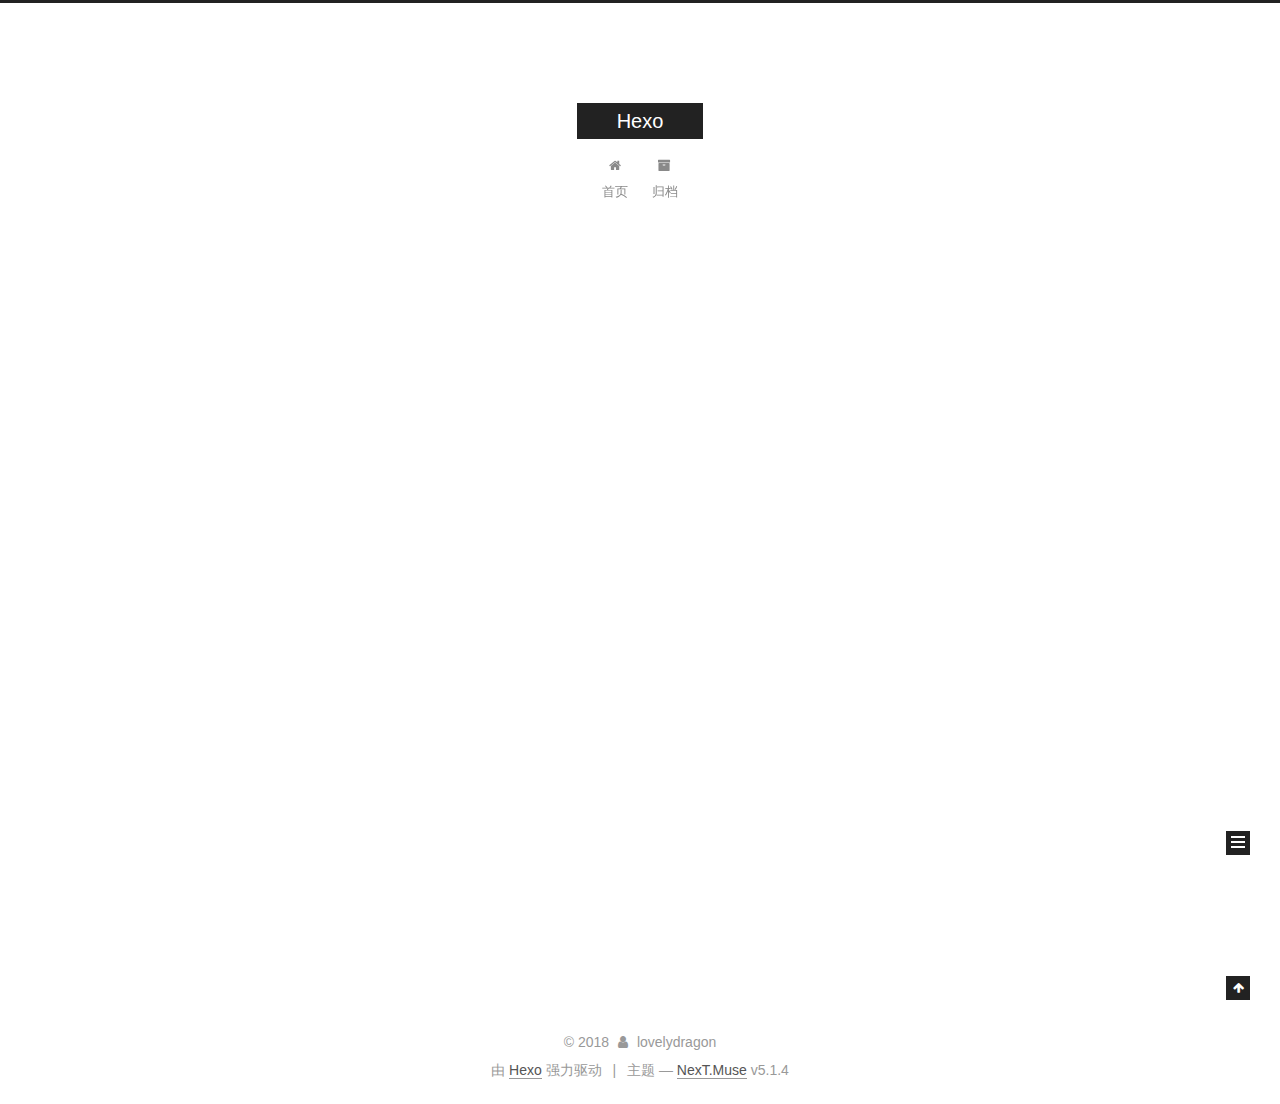
==== index.html @ e6ad77e1 "Site updated: 2018-09-04 16:18:04" ====
<!DOCTYPE html>



  


<html class="theme-next muse use-motion" lang="zh-Hans">
<head>
  <meta charset="UTF-8"/>
<meta http-equiv="X-UA-Compatible" content="IE=edge" />
<meta name="viewport" content="width=device-width, initial-scale=1, maximum-scale=1"/>
<meta name="theme-color" content="#222">









<meta http-equiv="Cache-Control" content="no-transform" />
<meta http-equiv="Cache-Control" content="no-siteapp" />
















  
  
  <link href="/lib/fancybox/source/jquery.fancybox.css?v=2.1.5" rel="stylesheet" type="text/css" />







<link href="/lib/font-awesome/css/font-awesome.min.css?v=4.6.2" rel="stylesheet" type="text/css" />

<link href="/css/main.css?v=5.1.4" rel="stylesheet" type="text/css" />


  <link rel="apple-touch-icon" sizes="180x180" href="/images/apple-touch-icon-next.png?v=5.1.4">


  <link rel="icon" type="image/png" sizes="32x32" href="/images/favicon-32x32-next.png?v=5.1.4">


  <link rel="icon" type="image/png" sizes="16x16" href="/images/favicon-16x16-next.png?v=5.1.4">


  <link rel="mask-icon" href="/images/logo.svg?v=5.1.4" color="#222">





  <meta name="keywords" content="Hexo, NexT" />










<meta property="og:type" content="website">
<meta property="og:title" content="Hexo">
<meta property="og:url" content="http://yoursite.com/index.html">
<meta property="og:site_name" content="Hexo">
<meta property="og:locale" content="zh-Hans">
<meta name="twitter:card" content="summary">
<meta name="twitter:title" content="Hexo">



<script type="text/javascript" id="hexo.configurations">
  var NexT = window.NexT || {};
  var CONFIG = {
    root: '/',
    scheme: 'Muse',
    version: '5.1.4',
    sidebar: {"position":"left","display":"post","offset":12,"b2t":false,"scrollpercent":false,"onmobile":false},
    fancybox: true,
    tabs: true,
    motion: {"enable":true,"async":false,"transition":{"post_block":"fadeIn","post_header":"slideDownIn","post_body":"slideDownIn","coll_header":"slideLeftIn","sidebar":"slideUpIn"}},
    duoshuo: {
      userId: '0',
      author: '博主'
    },
    algolia: {
      applicationID: '',
      apiKey: '',
      indexName: '',
      hits: {"per_page":10},
      labels: {"input_placeholder":"Search for Posts","hits_empty":"We didn't find any results for the search: ${query}","hits_stats":"${hits} results found in ${time} ms"}
    }
  };
</script>



  <link rel="canonical" href="http://yoursite.com/"/>





  <title>Hexo</title>
  








</head>

<body itemscope itemtype="http://schema.org/WebPage" lang="zh-Hans">

  
  
    
  

  <div class="container sidebar-position-left 
  page-home">
    <div class="headband"></div>

    <header id="header" class="header" itemscope itemtype="http://schema.org/WPHeader">
      <div class="header-inner"><div class="site-brand-wrapper">
  <div class="site-meta ">
    

    <div class="custom-logo-site-title">
      <a href="/"  class="brand" rel="start">
        <span class="logo-line-before"><i></i></span>
        <span class="site-title">Hexo</span>
        <span class="logo-line-after"><i></i></span>
      </a>
    </div>
      
        <p class="site-subtitle"></p>
      
  </div>

  <div class="site-nav-toggle">
    <button>
      <span class="btn-bar"></span>
      <span class="btn-bar"></span>
      <span class="btn-bar"></span>
    </button>
  </div>
</div>

<nav class="site-nav">
  

  
    <ul id="menu" class="menu">
      
        
        <li class="menu-item menu-item-home">
          <a href="/" rel="section">
            
              <i class="menu-item-icon fa fa-fw fa-home"></i> <br />
            
            首页
          </a>
        </li>
      
        
        <li class="menu-item menu-item-archives">
          <a href="/archives/" rel="section">
            
              <i class="menu-item-icon fa fa-fw fa-archive"></i> <br />
            
            归档
          </a>
        </li>
      

      
    </ul>
  

  
</nav>



 </div>
    </header>

    <main id="main" class="main">
      <div class="main-inner">
        <div class="content-wrap">
          <div id="content" class="content">
            
  <section id="posts" class="posts-expand">
    
      

  

  
  
  

  <article class="post post-type-normal" itemscope itemtype="http://schema.org/Article">
  
  
  
  <div class="post-block">
    <link itemprop="mainEntityOfPage" href="http://yoursite.com/2018/09/04/丢人/">

    <span hidden itemprop="author" itemscope itemtype="http://schema.org/Person">
      <meta itemprop="name" content="lovelydragon">
      <meta itemprop="description" content="">
      <meta itemprop="image" content="/images/avatar.gif">
    </span>

    <span hidden itemprop="publisher" itemscope itemtype="http://schema.org/Organization">
      <meta itemprop="name" content="Hexo">
    </span>

    
      <header class="post-header">

        
        
          <h1 class="post-title" itemprop="name headline">
                
                <a class="post-title-link" href="/2018/09/04/丢人/" itemprop="url">丢人</a></h1>
        

        <div class="post-meta">
          <span class="post-time">
            
              <span class="post-meta-item-icon">
                <i class="fa fa-calendar-o"></i>
              </span>
              
                <span class="post-meta-item-text">发表于</span>
              
              <time title="创建于" itemprop="dateCreated datePublished" datetime="2018-09-04T08:39:49+08:00">
                2018-09-04
              </time>
            

            

            
          </span>

          

          
            
              <span class="post-comments-count">
                <span class="post-meta-divider">|</span>
                <span class="post-meta-item-icon">
                  <i class="fa fa-comment-o"></i>
                </span>
                <a href="/2018/09/04/丢人/#comments" itemprop="discussionUrl">
                  <span class="post-comments-count ds-thread-count" data-thread-key="2018/09/04/丢人/" itemprop="commentCount"></span>
                </a>
              </span>
            
          

          
          

          

          

          

        </div>
      </header>
    

    
    
    
    <div class="post-body" itemprop="articleBody">

      
      

      
        
          
            <pre><code>丢人！！
从此自己写的东西就要暴露在公众上，可以被所有人阅读到。其中还包含有自己写的一些心得体会，想想就羞耻。
这篇文章就当给自己做个计划吧。
自己想一想，自己要是现在就被开除了，自己还能找到一份工作吗？
1.git
2.hexo
3.md
4.storysale
5.logo
6.a plane for a year
7.spring
8.java
9.struts
10.springmvc
11.hibernate
12.mybatise
13.spring boot
14.swagger
15.sql
16.books
17.algorithm
18.English
</code></pre>
          
        
      
    </div>
    
    
    

    

    

    

    <footer class="post-footer">
      

      

      

      
      
        <div class="post-eof"></div>
      
    </footer>
  </div>
  
  
  
  </article>


    
  </section>

  


          </div>
          


          

        </div>
        
          
  
  <div class="sidebar-toggle">
    <div class="sidebar-toggle-line-wrap">
      <span class="sidebar-toggle-line sidebar-toggle-line-first"></span>
      <span class="sidebar-toggle-line sidebar-toggle-line-middle"></span>
      <span class="sidebar-toggle-line sidebar-toggle-line-last"></span>
    </div>
  </div>

  <aside id="sidebar" class="sidebar">
    
    <div class="sidebar-inner">

      

      

      <section class="site-overview-wrap sidebar-panel sidebar-panel-active">
        <div class="site-overview">
          <div class="site-author motion-element" itemprop="author" itemscope itemtype="http://schema.org/Person">
            
              <p class="site-author-name" itemprop="name">lovelydragon</p>
              <p class="site-description motion-element" itemprop="description"></p>
          </div>

          <nav class="site-state motion-element">

            
              <div class="site-state-item site-state-posts">
              
                <a href="/archives/">
              
                  <span class="site-state-item-count">1</span>
                  <span class="site-state-item-name">日志</span>
                </a>
              </div>
            

            

            

          </nav>

          

          

          
          

          
          

          

        </div>
      </section>

      

      

    </div>
  </aside>


        
      </div>
    </main>

    <footer id="footer" class="footer">
      <div class="footer-inner">
        <div class="copyright">&copy; <span itemprop="copyrightYear">2018</span>
  <span class="with-love">
    <i class="fa fa-user"></i>
  </span>
  <span class="author" itemprop="copyrightHolder">lovelydragon</span>

  
</div>


  <div class="powered-by">由 <a class="theme-link" target="_blank" href="https://hexo.io">Hexo</a> 强力驱动</div>



  <span class="post-meta-divider">|</span>



  <div class="theme-info">主题 &mdash; <a class="theme-link" target="_blank" href="https://github.com/iissnan/hexo-theme-next">NexT.Muse</a> v5.1.4</div>




        







        
      </div>
    </footer>

    
      <div class="back-to-top">
        <i class="fa fa-arrow-up"></i>
        
      </div>
    

    

  </div>

  

<script type="text/javascript">
  if (Object.prototype.toString.call(window.Promise) !== '[object Function]') {
    window.Promise = null;
  }
</script>









  












  
  
    <script type="text/javascript" src="/lib/jquery/index.js?v=2.1.3"></script>
  

  
  
    <script type="text/javascript" src="/lib/fastclick/lib/fastclick.min.js?v=1.0.6"></script>
  

  
  
    <script type="text/javascript" src="/lib/jquery_lazyload/jquery.lazyload.js?v=1.9.7"></script>
  

  
  
    <script type="text/javascript" src="/lib/velocity/velocity.min.js?v=1.2.1"></script>
  

  
  
    <script type="text/javascript" src="/lib/velocity/velocity.ui.min.js?v=1.2.1"></script>
  

  
  
    <script type="text/javascript" src="/lib/fancybox/source/jquery.fancybox.pack.js?v=2.1.5"></script>
  


  


  <script type="text/javascript" src="/js/src/utils.js?v=5.1.4"></script>

  <script type="text/javascript" src="/js/src/motion.js?v=5.1.4"></script>



  
  

  

  


  <script type="text/javascript" src="/js/src/bootstrap.js?v=5.1.4"></script>



  

  
    
  

  <script type="text/javascript">
    var duoshuoQuery = {short_name:"your-duoshuo-shortname"};
    (function() {
      var ds = document.createElement('script');
      ds.type = 'text/javascript';ds.async = true;
      ds.id = 'duoshuo-script';
      ds.src = (document.location.protocol == 'https:' ? 'https:' : 'http:') + '//static.duoshuo.com/embed.js';
      ds.charset = 'UTF-8';
      (document.getElementsByTagName('head')[0]
      || document.getElementsByTagName('body')[0]).appendChild(ds);
    })();
  </script>

  
    
    
    <script src="/lib/ua-parser-js/dist/ua-parser.min.js?v=0.7.9"></script>
    <script src="/js/src/hook-duoshuo.js"></script>
  


















  





  

  

  

  
  

  

  

  

</body>
</html>
---- css/main.css ----
/* normalize.css v3.0.2 | MIT License | git.io/normalize */
html {
  font-family: sans-serif; /* 1 */
  -ms-text-size-adjust: 100%; /* 2 */
  -webkit-text-size-adjust: 100%; /* 2 */
}
body {
  margin: 0;
}
article,
aside,
details,
figcaption,
figure,
footer,
header,
hgroup,
main,
menu,
nav,
section,
summary {
  display: block;
}
audio,
canvas,
progress,
video {
  display: inline-block; /* 1 */
  vertical-align: baseline; /* 2 */
}
audio:not([controls]) {
  display: none;
  height: 0;
}
[hidden],
template {
  display: none;
}
a {
  background-color: transparent;
}
a:active,
a:hover {
  outline: 0;
}
abbr[title] {
  border-bottom: 1px dotted;
}
b,
strong {
  font-weight: bold;
}
dfn {
  font-style: italic;
}
h1 {
  font-size: 2em;
  margin: 0.67em 0;
}
mark {
  background: #ff0;
  color: #000;
}
small {
  font-size: 80%;
}
sub,
sup {
  font-size: 75%;
  line-height: 0;
  position: relative;
  vertical-align: baseline;
}
sup {
  top: -0.5em;
}
sub {
  bottom: -0.25em;
}
img {
  border: 0;
}
svg:not(:root) {
  overflow: hidden;
}
figure {
  margin: 1em 40px;
}
hr {
  -moz-box-sizing: content-box;
  box-sizing: content-box;
  height: 0;
}
pre {
  overflow: auto;
}
code,
kbd,
pre,
samp {
  font-family: monospace, monospace;
  font-size: 1em;
}
button,
input,
optgroup,
select,
textarea {
  color: inherit; /* 1 */
  font: inherit; /* 2 */
  margin: 0; /* 3 */
}
button {
  overflow: visible;
}
button,
select {
  text-transform: none;
}
button,
html input[type="button"],
input[type="reset"],
input[type="submit"] {
  -webkit-appearance: button; /* 2 */
  cursor: pointer; /* 3 */
}
button[disabled],
html input[disabled] {
  cursor: default;
}
button::-moz-focus-inner,
input::-moz-focus-inner {
  border: 0;
  padding: 0;
}
input {
  line-height: normal;
}
input[type="checkbox"],
input[type="radio"] {
  box-sizing: border-box; /* 1 */
  padding: 0; /* 2 */
}
input[type="number"]::-webkit-inner-spin-button,
input[type="number"]::-webkit-outer-spin-button {
  height: auto;
}
input[type="search"] {
  -webkit-appearance: textfield; /* 1 */
  -moz-box-sizing: content-box;
  -webkit-box-sizing: content-box; /* 2 */
  box-sizing: content-box;
}
input[type="search"]::-webkit-search-cancel-button,
input[type="search"]::-webkit-search-decoration {
  -webkit-appearance: none;
}
fieldset {
  border: 1px solid #c0c0c0;
  margin: 0 2px;
  padding: 0.35em 0.625em 0.75em;
}
legend {
  border: 0; /* 1 */
  padding: 0; /* 2 */
}
textarea {
  overflow: auto;
}
optgroup {
  font-weight: bold;
}
table {
  border-collapse: collapse;
  border-spacing: 0;
}
td,
th {
  padding: 0;
}
::selection {
  background: #262a30;
  color: #fff;
}
body {
  position: relative;
  font-family: 'Lato', "PingFang SC", "Microsoft YaHei", sans-serif;
  font-size: 14px;
  line-height: 2;
  color: #555;
  background: #fff;
}
@media (max-width: 767px) {
  body {
    padding-right: 0 !important;
  }
}
@media (min-width: 768px) and (max-width: 991px) {
  body {
    padding-right: 0 !important;
  }
}
@media (min-width: 1600px) {
  body {
    font-size: 16px;
  }
}
h1,
h2,
h3,
h4,
h5,
h6 {
  margin: 0;
  padding: 0;
  font-weight: bold;
  line-height: 1.5;
  font-family: 'Lato', "PingFang SC", "Microsoft YaHei", sans-serif;
}
h2,
h3,
h4,
h5,
h6 {
  margin: 20px 0 15px;
}
h1 {
  font-size: 22px;
}
@media (max-width: 767px) {
  h1 {
    font-size: 18px;
  }
}
h2 {
  font-size: 20px;
}
@media (max-width: 767px) {
  h2 {
    font-size: 16px;
  }
}
h3 {
  font-size: 18px;
}
@media (max-width: 767px) {
  h3 {
    font-size: 14px;
  }
}
h4 {
  font-size: 16px;
}
@media (max-width: 767px) {
  h4 {
    font-size: 12px;
  }
}
h5 {
  font-size: 14px;
}
@media (max-width: 767px) {
  h5 {
    font-size: 10px;
  }
}
h6 {
  font-size: 12px;
}
@media (max-width: 767px) {
  h6 {
    font-size: 8px;
  }
}
p {
  margin: 0 0 20px 0;
}
a {
  color: #555;
  text-decoration: none;
  outline: none;
  border-bottom: 1px solid #999;
  word-wrap: break-word;
}
a:hover {
  color: #222;
  border-bottom-color: #222;
}
blockquote {
  margin: 0;
  padding: 0;
}
img {
  display: block;
  margin: auto;
  max-width: 100%;
  height: auto;
}
hr {
  margin: 40px 0;
  height: 3px;
  border: none;
  background-color: #ddd;
  background-image: repeating-linear-gradient(-45deg, #fff, #fff 4px, transparent 4px, transparent 8px);
}
blockquote {
  padding: 0 15px;
  color: #666;
  border-left: 4px solid #ddd;
}
blockquote cite::before {
  content: "-";
  padding: 0 5px;
}
dt {
  font-weight: 700;
}
dd {
  margin: 0;
  padding: 0;
}
kbd {
  border: 1px solid #ccc;
  border-radius: 0.2em;
  box-shadow: 0.1em 0.1em 0.2em rgba(0,0,0,0.1);
  background-color: #f9f9f9;
  font-family: inherit;
  background-image: -webkit-linear-gradient(top, #eee, #fff, #eee);
  padding: 0.1em 0.3em;
  white-space: nowrap;
}
.text-left {
  text-align: left;
}
.text-center {
  text-align: center;
}
.text-right {
  text-align: right;
}
.text-justify {
  text-align: justify;
}
.text-nowrap {
  white-space: nowrap;
}
.text-lowercase {
  text-transform: lowercase;
}
.text-uppercase {
  text-transform: uppercase;
}
.text-capitalize {
  text-transform: capitalize;
}
.center-block {
  display: block;
  margin-left: auto;
  margin-right: auto;
}
.clearfix:before,
.clearfix:after {
  content: " ";
  display: table;
}
.clearfix:after {
  clear: both;
}
.pullquote {
  width: 45%;
}
.pullquote.left {
  float: left;
  margin-left: 5px;
  margin-right: 10px;
}
.pullquote.right {
  float: right;
  margin-left: 10px;
  margin-right: 5px;
}
.affix.affix.affix {
  position: fixed;
}
.translation {
  margin-top: -20px;
  font-size: 14px;
  color: #999;
}
.scrollbar-measure {
  width: 100px;
  height: 100px;
  overflow: scroll;
  position: absolute;
  top: -9999px;
}
.use-motion .motion-element {
  opacity: 0;
}
table {
  margin: 20px 0;
  width: 100%;
  border-collapse: collapse;
  border-spacing: 0;
  border: 1px solid #ddd;
  font-size: 14px;
  table-layout: fixed;
  word-wrap: break-all;
}
table>tbody>tr:nth-of-type(odd) {
  background-color: #f9f9f9;
}
table>tbody>tr:hover {
  background-color: #f5f5f5;
}
caption,
th,
td {
  padding: 8px;
  text-align: left;
  vertical-align: middle;
  font-weight: normal;
}
th,
td {
  border-bottom: 3px solid #ddd;
  border-right: 1px solid #eee;
}
th {
  padding-bottom: 10px;
  font-weight: 700;
}
td {
  border-bottom-width: 1px;
}
html,
body {
  height: 100%;
}
.container {
  position: relative;
  min-height: 100%;
}
.header-inner {
  margin: 0 auto;
  padding: 100px 0 70px;
  width: 700px;
}
@media (min-width: 1600px) {
  .container .header-inner {
    width: 900px;
  }
}
.main {
  padding-bottom: 150px;
}
.main-inner {
  margin: 0 auto;
  width: 700px;
}
@media (min-width: 1600px) {
  .container .main-inner {
    width: 900px;
  }
}
.footer {
  position: absolute;
  left: 0;
  bottom: 0;
  width: 100%;
  min-height: 50px;
}
.footer-inner {
  box-sizing: border-box;
  margin: 20px auto;
  width: 700px;
}
@media (min-width: 1600px) {
  .container .footer-inner {
    width: 900px;
  }
}
pre,
.highlight {
  overflow: auto;
  margin: 20px 0;
  padding: 0;
  font-size: 13px;
  color: #4d4d4c;
  background: #f7f7f7;
  line-height: 1.6;
}
pre,
code {
  font-family: consolas, Menlo, "PingFang SC", "Microsoft YaHei", monospace;
}
code {
  padding: 2px 4px;
  word-wrap: break-word;
  color: #555;
  background: #eee;
  border-radius: 3px;
  font-size: 13px;
}
pre {
  padding: 10px;
}
pre code {
  padding: 0;
  color: #4d4d4c;
  background: none;
  text-shadow: none;
}
.highlight {
  border-radius: 1px;
}
.highlight pre {
  border: none;
  margin: 0;
  padding: 10px 0;
}
.highlight table {
  margin: 0;
  width: auto;
  border: none;
}
.highlight td {
  border: none;
  padding: 0;
}
.highlight figcaption {
  font-size: 1em;
  color: #4d4d4c;
  line-height: 1em;
  margin-bottom: 1em;
}
.highlight figcaption:before,
.highlight figcaption:after {
  content: " ";
  display: table;
}
.highlight figcaption:after {
  clear: both;
}
.highlight figcaption a {
  float: right;
  color: #4d4d4c;
}
.highlight figcaption a:hover {
  border-bottom-color: #4d4d4c;
}
.highlight .gutter pre {
  padding-left: 10px;
  padding-right: 10px;
  color: #869194;
  text-align: right;
  background-color: #eff2f3;
}
.highlight .code pre {
  width: 100%;
  padding-left: 10px;
  padding-right: 10px;
  background-color: #f7f7f7;
}
.highlight .line {
  height: 20px;
}
.gutter {
  -webkit-user-select: none;
  -moz-user-select: none;
  -ms-user-select: none;
  user-select: none;
}
.gist table {
  width: auto;
}
.gist table td {
  border: none;
}
pre .deletion {
  background: #fdd;
}
pre .addition {
  background: #dfd;
}
pre .meta {
  color: #8959a8;
}
pre .comment {
  color: #8e908c;
}
pre .variable,
pre .attribute,
pre .tag,
pre .regexp,
pre .ruby .constant,
pre .xml .tag .title,
pre .xml .pi,
pre .xml .doctype,
pre .html .doctype,
pre .css .id,
pre .css .class,
pre .css .pseudo {
  color: #c82829;
}
pre .number,
pre .preprocessor,
pre .built_in,
pre .literal,
pre .params,
pre .constant,
pre .command {
  color: #f5871f;
}
pre .ruby .class .title,
pre .css .rules .attribute,
pre .string,
pre .value,
pre .inheritance,
pre .header,
pre .ruby .symbol,
pre .xml .cdata,
pre .special,
pre .number,
pre .formula {
  color: #718c00;
}
pre .title,
pre .css .hexcolor {
  color: #3e999f;
}
pre .function,
pre .python .decorator,
pre .python .title,
pre .ruby .function .title,
pre .ruby .title .keyword,
pre .perl .sub,
pre .javascript .title,
pre .coffeescript .title {
  color: #4271ae;
}
pre .keyword,
pre .javascript .function {
  color: #8959a8;
}
.full-image.full-image.full-image.full-image {
  border: none;
  max-width: 100%;
  width: auto;
  margin: 20px auto 25px;
}
@media (min-width: 992px) {
  .full-image.full-image.full-image.full-image {
    max-width: none;
    width: 110%;
    margin: 25px -5%;
  }
}
.blockquote-center,
.page-home .post-type-quote blockquote,
.page-post-detail .post-type-quote blockquote {
  position: relative;
  margin: 40px 0;
  padding: 0;
  border-left: none;
  text-align: center;
}
.blockquote-center::before,
.page-home .post-type-quote blockquote::before,
.page-post-detail .post-type-quote blockquote::before,
.blockquote-center::after,
.page-home .post-type-quote blockquote::after,
.page-post-detail .post-type-quote blockquote::after {
  position: absolute;
  content: ' ';
  display: block;
  width: 100%;
  height: 24px;
  opacity: 0.2;
  background-repeat: no-repeat;
  background-position: 0 -6px;
  background-size: 22px 22px;
}
.blockquote-center::before,
.page-home .post-type-quote blockquote::before,
.page-post-detail .post-type-quote blockquote::before {
  top: -20px;
  background-image: url("../images/quote-l.svg");
  border-top: 1px solid #ccc;
}
.blockquote-center::after,
.page-home .post-type-quote blockquote::after,
.page-post-detail .post-type-quote blockquote::after {
  bottom: -20px;
  background-image: url("../images/quote-r.svg");
  border-bottom: 1px solid #ccc;
  background-position: 100% 8px;
}
.blockquote-center p,
.page-home .post-type-quote blockquote p,
.page-post-detail .post-type-quote blockquote p,
.blockquote-center div,
.page-home .post-type-quote blockquote div,
.page-post-detail .post-type-quote blockquote div {
  text-align: center;
}
.post .post-body .group-picture img {
  box-sizing: border-box;
  padding: 0 3px;
  border: none;
}
.post .group-picture-row {
  overflow: hidden;
  margin-top: 6px;
}
.post .group-picture-row:first-child {
  margin-top: 0;
}
.post .group-picture-column {
  float: left;
}
.page-post-detail .post-body .group-picture-column {
  float: none;
  margin-top: 10px;
  width: auto !important;
}
.page-post-detail .post-body .group-picture-column img {
  margin: 0 auto;
}
.page-archive .group-picture-container {
  overflow: hidden;
}
.page-archive .group-picture-row {
  float: left;
}
.page-archive .group-picture-row:first-child {
  margin-top: 6px;
}
.page-archive .group-picture-column {
  max-width: 150px;
  max-height: 150px;
}
.post-body .note {
  position: relative;
  padding: 15px;
  margin-bottom: 20px;
  border: 1px solid #eee;
  border-left-width: 5px;
  border-radius: 3px;
}
.post-body .note h2,
.post-body .note h3,
.post-body .note h4,
.post-body .note h5,
.post-body .note h6 {
  margin-top: 0;
  margin-bottom: 0;
  border-bottom: initial;
  padding-top: 0 !important;
}
.post-body .note p:first-child,
.post-body .note ul:first-child,
.post-body .note ol:first-child,
.post-body .note table:first-child,
.post-body .note pre:first-child,
.post-body .note blockquote:first-child {
  margin-top: 0;
}
.post-body .note p:last-child,
.post-body .note ul:last-child,
.post-body .note ol:last-child,
.post-body .note table:last-child,
.post-body .note pre:last-child,
.post-body .note blockquote:last-child {
  margin-bottom: 0;
}
.post-body .note.default {
  border-left-color: #777;
}
.post-body .note.default h2,
.post-body .note.default h3,
.post-body .note.default h4,
.post-body .note.default h5,
.post-body .note.default h6 {
  color: #777;
}
.post-body .note.primary {
  border-left-color: #6f42c1;
}
.post-body .note.primary h2,
.post-body .note.primary h3,
.post-body .note.primary h4,
.post-body .note.primary h5,
.post-body .note.primary h6 {
  color: #6f42c1;
}
.post-body .note.info {
  border-left-color: #428bca;
}
.post-body .note.info h2,
.post-body .note.info h3,
.post-body .note.info h4,
.post-body .note.info h5,
.post-body .note.info h6 {
  color: #428bca;
}
.post-body .note.success {
  border-left-color: #5cb85c;
}
.post-body .note.success h2,
.post-body .note.success h3,
.post-body .note.success h4,
.post-body .note.success h5,
.post-body .note.success h6 {
  color: #5cb85c;
}
.post-body .note.warning {
  border-left-color: #f0ad4e;
}
.post-body .note.warning h2,
.post-body .note.warning h3,
.post-body .note.warning h4,
.post-body .note.warning h5,
.post-body .note.warning h6 {
  color: #f0ad4e;
}
.post-body .note.danger {
  border-left-color: #d9534f;
}
.post-body .note.danger h2,
.post-body .note.danger h3,
.post-body .note.danger h4,
.post-body .note.danger h5,
.post-body .note.danger h6 {
  color: #d9534f;
}
.post-body .label {
  display: inline;
  padding: 0 2px;
  white-space: nowrap;
}
.post-body .label.default {
  background-color: #f0f0f0;
}
.post-body .label.primary {
  background-color: #efe6f7;
}
.post-body .label.info {
  background-color: #e5f2f8;
}
.post-body .label.success {
  background-color: #e7f4e9;
}
.post-body .label.warning {
  background-color: #fcf6e1;
}
.post-body .label.danger {
  background-color: #fae8eb;
}
.post-body .tabs {
  position: relative;
  display: block;
  margin-bottom: 20px;
  padding-top: 10px;
}
.post-body .tabs ul.nav-tabs {
  margin: 0;
  padding: 0;
  display: flex;
  margin-bottom: -1px;
}
@media (max-width: 413px) {
  .post-body .tabs ul.nav-tabs {
    display: block;
    margin-bottom: 5px;
  }
}
.post-body .tabs ul.nav-tabs li.tab {
  list-style-type: none !important;
  margin: 0 0.25em 0 0;
  border-top: 3px solid transparent;
  border-left: 1px solid transparent;
  border-right: 1px solid transparent;
}
@media (max-width: 413px) {
  .post-body .tabs ul.nav-tabs li.tab {
    margin: initial;
    border-top: 1px solid transparent;
    border-left: 3px solid transparent;
    border-right: 1px solid transparent;
    border-bottom: 1px solid transparent;
  }
}
.post-body .tabs ul.nav-tabs li.tab a {
  outline: 0;
  border-bottom: initial;
  display: block;
  line-height: 1.8em;
  padding: 0.25em 0.75em;
  transition-duration: 0.2s;
  transition-timing-function: ease-out;
  transition-delay: 0s;
}
.post-body .tabs ul.nav-tabs li.tab a i {
  width: 1.285714285714286em;
}
.post-body .tabs ul.nav-tabs li.tab.active {
  border-top: 3px solid #fc6423;
  border-left: 1px solid #ddd;
  border-right: 1px solid #ddd;
  background-color: #fff;
}
@media (max-width: 413px) {
  .post-body .tabs ul.nav-tabs li.tab.active {
    border-top: 1px solid #ddd;
    border-left: 3px solid #fc6423;
    border-right: 1px solid #ddd;
    border-bottom: 1px solid #ddd;
  }
}
.post-body .tabs ul.nav-tabs li.tab.active a {
  cursor: default;
  color: #555;
}
.post-body .tabs .tab-content {
  background-color: #fff;
}
.post-body .tabs .tab-content .tab-pane {
  border: 1px solid #ddd;
  padding: 20px 20px 0 20px;
}
.post-body .tabs .tab-content .tab-pane:not(.active) {
  display: none !important;
}
.post-body .tabs .tab-content .tab-pane.active {
  display: block !important;
}
.btn {
  display: inline-block;
  padding: 0 20px;
  font-size: 14px;
  color: #fff;
  background: #222;
  border: 2px solid #222;
  text-decoration: none;
  border-radius: 0;
  transition-property: background-color;
  transition-duration: 0.2s;
  transition-timing-function: ease-in-out;
  transition-delay: 0s;
  line-height: 2;
}
.btn:hover {
  border-color: #222;
  color: #222;
  background: #fff;
}
.btn +.btn {
  margin: 0 0 8px 8px;
}
.btn .fa-fw {
  width: 1.285714285714286em;
  text-align: left;
}
.btn-bar {
  display: block;
  width: 22px;
  height: 2px;
  background: #555;
  border-radius: 1px;
}
.btn-bar+.btn-bar {
  margin-top: 4px;
}
.pagination {
  margin: 120px 0 40px;
  text-align: center;
  border-top: 1px solid #eee;
}
.page-number-basic,
.pagination .prev,
.pagination .next,
.pagination .page-number,
.pagination .space {
  display: inline-block;
  position: relative;
  top: -1px;
  margin: 0 10px;
  padding: 0 11px;
}
@media (max-width: 767px) {
  .page-number-basic,
  .pagination .prev,
  .pagination .next,
  .pagination .page-number,
  .pagination .space {
    margin: 0 5px;
  }
}
.pagination .prev,
.pagination .next,
.pagination .page-number {
  border-bottom: 0;
  border-top: 1px solid #eee;
  transition-property: border-color;
  transition-duration: 0.2s;
  transition-timing-function: ease-in-out;
  transition-delay: 0s;
}
.pagination .prev:hover,
.pagination .next:hover,
.pagination .page-number:hover {
  border-top-color: #222;
}
.pagination .space {
  padding: 0;
  margin: 0;
}
.pagination .prev {
  margin-left: 0;
}
.pagination .next {
  margin-right: 0;
}
.pagination .page-number.current {
  color: #fff;
  background: #ccc;
  border-top-color: #ccc;
}
@media (max-width: 767px) {
  .pagination {
    border-top: none;
  }
  .pagination .prev,
  .pagination .next,
  .pagination .page-number {
    margin-bottom: 10px;
    border-top: 0;
    border-bottom: 1px solid #eee;
    padding: 0 10px;
  }
  .pagination .prev:hover,
  .pagination .next:hover,
  .pagination .page-number:hover {
    border-bottom-color: #222;
  }
}
.comments {
  margin: 60px 20px 0;
}
.tag-cloud {
  text-align: center;
}
.tag-cloud a {
  display: inline-block;
  margin: 10px;
}
.back-to-top {
  box-sizing: border-box;
  position: fixed;
  bottom: -100px;
  right: 30px;
  z-index: 1050;
  padding: 0 6px;
  width: 24px;
  background: #222;
  font-size: 12px;
  opacity: 1;
  color: #fff;
  cursor: pointer;
  text-align: center;
  -webkit-transform: translateZ(0);
  transition-property: bottom;
  transition-duration: 0.2s;
  transition-timing-function: ease-in-out;
  transition-delay: 0s;
}
@media (min-width: 768px) and (max-width: 991px) {
  .back-to-top {
    display: none !important;
  }
}
@media (max-width: 767px) {
  .back-to-top {
    display: none !important;
  }
}
.back-to-top.back-to-top-on {
  bottom: 19px;
}
.header {
  background: transparent;
}
.header-inner {
  position: relative;
}
.headband {
  height: 3px;
  background: #222;
}
.site-meta {
  margin: 0;
  text-align: center;
}
@media (max-width: 767px) {
  .site-meta {
    text-align: center;
  }
}
.brand {
  position: relative;
  display: inline-block;
  padding: 0 40px;
  color: #fff;
  background: #222;
  border-bottom: none;
}
.brand:hover {
  color: #fff;
}
.logo {
  display: inline-block;
  margin-right: 5px;
  line-height: 36px;
  vertical-align: top;
}
.site-title {
  display: inline-block;
  vertical-align: top;
  line-height: 36px;
  font-size: 20px;
  font-weight: normal;
  font-family: 'Lato', "PingFang SC", "Microsoft YaHei", sans-serif;
}
.site-subtitle {
  margin-top: 10px;
  font-size: 13px;
  color: #999;
}
.use-motion .brand {
  opacity: 0;
}
.use-motion .logo,
.use-motion .site-title,
.use-motion .site-subtitle {
  opacity: 0;
  position: relative;
  top: -10px;
}
.site-nav-toggle {
  display: none;
  position: absolute;
  top: 10px;
  left: 10px;
}
@media (max-width: 767px) {
  .site-nav-toggle {
    display: block;
  }
}
.site-nav-toggle button {
  margin-top: 2px;
  padding: 9px 10px;
  background: transparent;
  border: none;
}
@media (max-width: 767px) {
  .site-nav {
    display: none;
    margin: 0 -10px;
    padding: 0 10px;
    clear: both;
    border-top: 1px solid #ddd;
  }
}
@media (min-width: 768px) and (max-width: 991px) {
  .site-nav {
    display: block !important;
  }
}
@media (min-width: 992px) {
  .site-nav {
    display: block !important;
  }
}
.menu {
  margin-top: 20px;
  padding-left: 0;
  text-align: center;
}
.menu .menu-item {
  display: inline-block;
  margin: 0 10px;
  list-style: none;
}
@media screen and (max-width: 767px) {
  .menu .menu-item {
    margin-top: 10px;
  }
}
.menu .menu-item a {
  display: block;
  font-size: 13px;
  line-height: inherit;
  border-bottom: 1px solid transparent;
  transition-property: border-color;
  transition-duration: 0.2s;
  transition-timing-function: ease-in-out;
  transition-delay: 0s;
}
.menu .menu-item a:hover {
  border-bottom-color: #222;
}
.menu .menu-item .fa {
  margin-right: 5px;
}
.use-motion .menu-item {
  opacity: 0;
}
.post-body {
  font-family: 'Lato', "PingFang SC", "Microsoft YaHei", sans-serif;
}
@media (max-width: 767px) {
  .post-body {
    word-break: break-word;
  }
}
.post-body .fancybox img {
  display: block !important;
  margin: 0 auto;
  cursor: pointer;
  cursor: zoom-in;
  cursor: -webkit-zoom-in;
}
.post-body .image-caption,
.post-body .figure .caption {
  margin: -20px auto 15px;
  text-align: center;
  font-size: 14px;
  color: #999;
  font-weight: bold;
  line-height: 1;
}
.post-sticky-flag {
  display: inline-block;
  font-size: 16px;
  -ms-transform: rotate(30deg);
  -webkit-transform: rotate(30deg);
  -moz-transform: rotate(30deg);
  -ms-transform: rotate(30deg);
  -o-transform: rotate(30deg);
  transform: rotate(30deg);
}
.use-motion .post-block,
.use-motion .pagination,
.use-motion .comments {
  opacity: 0;
}
.use-motion .post-header {
  opacity: 0;
}
.use-motion .post-body {
  opacity: 0;
}
.use-motion .collection-title {
  opacity: 0;
}
.posts-expand {
  padding-top: 40px;
}
@media (max-width: 767px) {
  .posts-expand {
    margin: 0 20px;
  }
  .post-body pre .gutter pre {
    padding-right: 10px;
  }
  .post-body .highlight {
    margin-left: 0px;
    margin-right: 0px;
    padding: 0;
  }
  .post-body .highlight .gutter pre {
    padding-right: 10px;
  }
}
@media (min-width: 992px) {
  .posts-expand .post-body {
    text-align: justify;
  }
}
.posts-expand .post-body h2,
.posts-expand .post-body h3,
.posts-expand .post-body h4,
.posts-expand .post-body h5,
.posts-expand .post-body h6 {
  padding-top: 10px;
}
.posts-expand .post-body h2 .header-anchor,
.posts-expand .post-body h3 .header-anchor,
.posts-expand .post-body h4 .header-anchor,
.posts-expand .post-body h5 .header-anchor,
.posts-expand .post-body h6 .header-anchor {
  float: right;
  margin-left: 10px;
  color: #ccc;
  border-bottom-style: none;
  visibility: hidden;
}
.posts-expand .post-body h2 .header-anchor:hover,
.posts-expand .post-body h3 .header-anchor:hover,
.posts-expand .post-body h4 .header-anchor:hover,
.posts-expand .post-body h5 .header-anchor:hover,
.posts-expand .post-body h6 .header-anchor:hover {
  color: inherit;
}
.posts-expand .post-body h2:hover .header-anchor,
.posts-expand .post-body h3:hover .header-anchor,
.posts-expand .post-body h4:hover .header-anchor,
.posts-expand .post-body h5:hover .header-anchor,
.posts-expand .post-body h6:hover .header-anchor {
  visibility: visible;
}
.posts-expand .post-body ul li {
  list-style: circle;
}
.posts-expand .post-body img {
  box-sizing: border-box;
  margin: auto;
  padding: 3px;
  border: 1px solid #ddd;
}
.posts-expand .post-body .fancybox img {
  margin: 0 auto 25px;
}
@media (max-width: 767px) {
  .posts-collapse {
    margin: 0 20px;
  }
  .posts-collapse .post-title,
  .posts-collapse .post-meta {
    display: block;
    width: auto;
    text-align: left;
  }
}
.posts-collapse {
  position: relative;
  z-index: 1010;
  margin-left: 55px;
}
.posts-collapse::after {
  content: " ";
  position: absolute;
  top: 20px;
  left: 0;
  margin-left: -2px;
  width: 4px;
  height: 100%;
  background: #f5f5f5;
  z-index: -1;
}
@media (max-width: 767px) {
  .posts-collapse {
    margin: 0 20px;
  }
}
.posts-collapse .collection-title {
  position: relative;
  margin: 60px 0;
}
.posts-collapse .collection-title h1,
.posts-collapse .collection-title h2 {
  margin-left: 20px;
}
.posts-collapse .collection-title small {
  color: #bbb;
  margin-left: 5px;
}
.posts-collapse .collection-title::before {
  content: " ";
  position: absolute;
  left: 0;
  top: 50%;
  margin-left: -4px;
  margin-top: -4px;
  width: 8px;
  height: 8px;
  background: #bbb;
  border-radius: 50%;
}
.posts-collapse .post {
  margin: 30px 0;
}
.posts-collapse .post-header {
  position: relative;
  transition-duration: 0.2s;
  transition-timing-function: ease-in-out;
  transition-delay: 0s;
  transition-property: border;
  border-bottom: 1px dashed #ccc;
}
.posts-collapse .post-header::before {
  content: " ";
  position: absolute;
  left: 0;
  top: 12px;
  width: 6px;
  height: 6px;
  margin-left: -4px;
  background: #bbb;
  border-radius: 50%;
  border: 1px solid #fff;
  transition-duration: 0.2s;
  transition-timing-function: ease-in-out;
  transition-delay: 0s;
  transition-property: background;
}
.posts-collapse .post-header:hover {
  border-bottom-color: #666;
}
.posts-collapse .post-header:hover::before {
  background: #222;
}
.posts-collapse .post-meta {
  position: absolute;
  font-size: 12px;
  left: 20px;
  top: 5px;
}
.posts-collapse .post-comments-count {
  display: none;
}
.posts-collapse .post-title {
  margin-left: 60px;
  font-size: 16px;
  font-weight: normal;
  line-height: inherit;
}
.posts-collapse .post-title::after {
  margin-left: 3px;
  opacity: 0.6;
}
.posts-collapse .post-title a {
  color: #666;
  border-bottom: none;
}
.page-home .post-type-quote .post-header,
.page-post-detail .post-type-quote .post-header,
.page-home .post-type-quote .post-tags,
.page-post-detail .post-type-quote .post-tags {
  display: none;
}
.posts-expand .post-title {
  text-align: center;
  word-break: break-word;
  font-weight: 400;
}
.posts-expand .post-title-link {
  display: inline-block;
  position: relative;
  color: #555;
  border-bottom: none;
  line-height: 1.2;
  vertical-align: top;
}
.posts-expand .post-title-link::before {
  content: "";
  position: absolute;
  width: 100%;
  height: 2px;
  bottom: 0;
  left: 0;
  background-color: #000;
  visibility: hidden;
  -webkit-transform: scaleX(0);
  -moz-transform: scaleX(0);
  -ms-transform: scaleX(0);
  -o-transform: scaleX(0);
  transform: scaleX(0);
  transition-duration: 0.2s;
  transition-timing-function: ease-in-out;
  transition-delay: 0s;
}
.posts-expand .post-title-link:hover::before {
  visibility: visible;
  -webkit-transform: scaleX(1);
  -moz-transform: scaleX(1);
  -ms-transform: scaleX(1);
  -o-transform: scaleX(1);
  transform: scaleX(1);
}
.posts-expand .post-title-link .fa {
  font-size: 16px;
}
.posts-expand .post-meta {
  margin: 3px 0 60px 0;
  color: #999;
  font-family: 'Lato', "PingFang SC", "Microsoft YaHei", sans-serif;
  font-size: 12px;
  text-align: center;
}
.posts-expand .post-meta .post-category-list {
  display: inline-block;
  margin: 0;
  padding: 3px;
}
.posts-expand .post-meta .post-category-list-link {
  color: #999;
}
.posts-expand .post-meta .post-description {
  font-size: 14px;
  margin-top: 2px;
}
.post-meta-divider {
  margin: 0 0.5em;
}
.post-meta-item-icon {
  margin-right: 3px;
}
@media (min-width: 768px) and (max-width: 991px) {
  .post-meta-item-icon {
    display: inline-block;
  }
}
@media (max-width: 767px) {
  .post-meta-item-icon {
    display: inline-block;
  }
}
@media (min-width: 768px) and (max-width: 991px) {
  .post-meta-item-text {
    display: none;
  }
}
@media (max-width: 767px) {
  .post-meta-item-text {
    display: none;
  }
}
@media (max-width: 767px) {
  .posts-expand .post-comments-count {
    display: none;
  }
}
.post-button {
  margin-top: 40px;
}
.posts-expand .post-tags {
  margin-top: 40px;
  text-align: center;
}
.posts-expand .post-tags a {
  display: inline-block;
  margin-right: 10px;
  font-size: 13px;
}
.post-nav {
  display: table;
  margin-top: 15px;
  width: 100%;
  border-top: 1px solid #eee;
}
.post-nav-divider {
  display: table-cell;
  width: 10%;
}
.post-nav-item {
  display: table-cell;
  padding: 10px 0 0 0;
  width: 45%;
  vertical-align: top;
}
.post-nav-item a {
  position: relative;
  display: block;
  line-height: 25px;
  font-size: 14px;
  color: #555;
  border-bottom: none;
}
.post-nav-item a:hover {
  color: #222;
  border-bottom: none;
}
.post-nav-item a:active {
  top: 2px;
}
.post-nav-item .fa {
  position: absolute;
  top: 8px;
  left: 0;
  font-size: 12px;
}
.post-nav-next a {
  padding-left: 15px;
}
.post-nav-prev {
  text-align: right;
}
.post-nav-prev a {
  padding-right: 15px;
}
.post-nav-prev .fa {
  right: 0;
  left: auto;
}
.posts-expand .post-eof {
  display: block;
  margin: 80px auto 60px;
  width: 8%;
  height: 1px;
  background: #ccc;
  text-align: center;
}
.post:last-child .post-eof.post-eof.post-eof {
  display: none;
}
.post-gallery {
  display: table;
  table-layout: fixed;
  width: 100%;
  border-collapse: separate;
}
.post-gallery-row {
  display: table-row;
}
.post-gallery .post-gallery-img {
  display: table-cell;
  text-align: center;
  vertical-align: middle;
  border: none;
}
.post-gallery .post-gallery-img img {
  max-width: 100%;
  max-height: 100%;
  border: none;
}
.fancybox-close,
.fancybox-close:hover {
  border: none;
}
.rtl.post-body p,
.rtl.post-body a,
.rtl.post-body h1,
.rtl.post-body h2,
.rtl.post-body h3,
.rtl.post-body h4,
.rtl.post-body h5,
.rtl.post-body h6,
.rtl.post-body li,
.rtl.post-body ul,
.rtl.post-body ol {
  direction: rtl;
  font-family: UKIJ Ekran;
}
.rtl.post-title {
  font-family: UKIJ Ekran;
}
.sidebar {
  position: fixed;
  right: 0;
  top: 0;
  bottom: 0;
  width: 0;
  z-index: 1040;
  box-shadow: inset 0 2px 6px #000;
  background: #222;
  -webkit-transform: translateZ(0);
}
.sidebar a {
  color: #999;
  border-bottom-color: #555;
}
.sidebar a:hover {
  color: #eee;
}
@media (min-width: 768px) and (max-width: 991px) {
  .sidebar {
    display: none !important;
  }
}
@media (max-width: 767px) {
  .sidebar {
    display: none !important;
  }
}
.sidebar-inner {
  position: relative;
  padding: 20px 10px;
  color: #999;
  text-align: center;
}
.site-overview-wrap {
  overflow: hidden;
}
.site-overview {
  overflow-y: auto;
  overflow-x: hidden;
}
.sidebar-toggle {
  position: fixed;
  right: 30px;
  bottom: 45px;
  width: 14px;
  height: 14px;
  padding: 5px;
  background: #222;
  line-height: 0;
  z-index: 1050;
  cursor: pointer;
  -webkit-transform: translateZ(0);
}
@media (min-width: 768px) and (max-width: 991px) {
  .sidebar-toggle {
    display: none !important;
  }
}
@media (max-width: 767px) {
  .sidebar-toggle {
    display: none !important;
  }
}
.sidebar-toggle-line {
  position: relative;
  display: inline-block;
  vertical-align: top;
  height: 2px;
  width: 100%;
  background: #fff;
  margin-top: 3px;
}
.sidebar-toggle-line:first-child {
  margin-top: 0;
}
.site-author-image {
  display: block;
  margin: 0 auto;
  padding: 2px;
  max-width: 96px;
  height: auto;
  border: 2px solid #333;
}
.site-author-name {
  margin: 5px 0 0;
  text-align: center;
  color: #f5f5f5;
  font-weight: normal;
}
.site-description {
  margin-top: 5px;
  text-align: center;
  font-size: 14px;
  color: #999;
}
.site-state {
  overflow: hidden;
  line-height: 1.4;
  white-space: nowrap;
  text-align: center;
}
.site-state-item {
  display: inline-block;
  padding: 0 15px;
  border-left: 1px solid #333;
}
.site-state-item:first-child {
  border-left: none;
}
.site-state-item a {
  border-bottom: none;
}
.site-state-item-count {
  display: block;
  text-align: center;
  color: inherit;
  font-weight: 600;
  font-size: 18px;
}
.site-state-item-name {
  font-size: 13px;
  color: inherit;
}
.feed-link {
  margin-top: 20px;
}
.feed-link a {
  display: inline-block;
  padding: 0 15px;
  color: #fc6423;
  border: 1px solid #fc6423;
  border-radius: 4px;
}
.feed-link a i {
  color: #fc6423;
  font-size: 14px;
}
.feed-link a:hover {
  color: #fff;
  background: #fc6423;
}
.feed-link a:hover i {
  color: #fff;
}
.links-of-author {
  margin-top: 20px;
}
.links-of-author a {
  display: inline-block;
  vertical-align: middle;
  margin-right: 10px;
  margin-bottom: 10px;
  border-bottom-color: #555;
  font-size: 13px;
}
.links-of-author a:before {
  display: inline-block;
  vertical-align: middle;
  margin-right: 3px;
  content: " ";
  width: 4px;
  height: 4px;
  border-radius: 50%;
  background: #8c24ff;
}
.links-of-blogroll {
  font-size: 13px;
}
.links-of-blogroll-title {
  margin-top: 20px;
  font-size: 14px;
  font-weight: 600;
}
.links-of-blogroll-list {
  margin: 0;
  padding: 0;
  list-style: none;
}
.links-of-blogroll-item {
  padding: 2px 10px;
}
.links-of-blogroll-item a {
  max-width: 280px;
  box-sizing: border-box;
  display: inline-block;
  overflow: hidden;
  white-space: nowrap;
  text-overflow: ellipsis;
}
.sidebar-nav {
  margin: 0 0 20px;
  padding-left: 0;
}
.sidebar-nav li {
  display: inline-block;
  cursor: pointer;
  border-bottom: 1px solid transparent;
  font-size: 14px;
  color: #555;
}
.sidebar-nav li:hover {
  color: #f5f5f5;
}
.page-post-detail .sidebar-nav-toc {
  padding: 0 5px;
}
.page-post-detail .sidebar-nav-overview {
  margin-left: 10px;
}
.sidebar-nav .sidebar-nav-active {
  color: #87daff;
  border-bottom-color: #87daff;
}
.sidebar-nav .sidebar-nav-active:hover {
  color: #87daff;
}
.sidebar-panel {
  display: none;
}
.sidebar-panel-active {
  display: block;
}
.post-toc-empty {
  font-size: 14px;
  color: #666;
}
.post-toc-wrap {
  overflow: hidden;
}
.post-toc {
  overflow: auto;
}
.post-toc ol {
  margin: 0;
  padding: 0 2px 5px 10px;
  text-align: left;
  list-style: none;
  font-size: 14px;
}
.post-toc ol > ol {
  padding-left: 0;
}
.post-toc ol a {
  transition-duration: 0.2s;
  transition-timing-function: ease-in-out;
  transition-delay: 0s;
  transition-property: all;
  color: #999;
  border-bottom-color: #555;
}
.post-toc ol a:hover {
  color: #ccc;
  border-bottom-color: #ccc;
}
.post-toc .nav-item {
  overflow: hidden;
  text-overflow: ellipsis;
  text-align: justify;
  white-space: nowrap;
  line-height: 1.8;
}
.post-toc .nav .nav-child {
  display: none;
}
.post-toc .nav .active > .nav-child {
  display: block;
}
.post-toc .nav .active-current > .nav-child {
  display: block;
}
.post-toc .nav .active-current > .nav-child > .nav-item {
  display: block;
}
.post-toc .nav .active > a {
  color: #87daff;
  border-bottom-color: #87daff;
}
.post-toc .nav .active-current > a {
  color: #87daff;
}
.post-toc .nav .active-current > a:hover {
  color: #87daff;
}
.footer {
  font-size: 14px;
  color: #999;
}
.footer img {
  border: none;
}
.footer-inner {
  text-align: center;
}
.with-love {
  display: inline-block;
  margin: 0 5px;
}
.powered-by,
.theme-info {
  display: inline-block;
}
.cc-license {
  margin-top: 10px;
  text-align: center;
}
.cc-license .cc-opacity {
  opacity: 0.7;
  border-bottom: none;
}
.cc-license .cc-opacity:hover {
  opacity: 0.9;
}
.cc-license img {
  display: inline-block;
}
.theme-next #ds-thread #ds-reset {
  color: #555;
}
.theme-next #ds-thread #ds-reset .ds-replybox {
  margin-bottom: 30px;
}
.theme-next #ds-thread #ds-reset .ds-replybox .ds-avatar,
.theme-next #ds-reset .ds-avatar img {
  box-shadow: none;
}
.theme-next #ds-thread #ds-reset .ds-textarea-wrapper {
  border-color: #c7d4e1;
  background: none;
  border-top-right-radius: 3px;
  border-top-left-radius: 3px;
}
.theme-next #ds-thread #ds-reset .ds-textarea-wrapper textarea {
  height: 60px;
}
.theme-next #ds-reset .ds-rounded-top {
  border-radius: 0;
}
.theme-next #ds-thread #ds-reset .ds-post-toolbar {
  box-sizing: border-box;
  border: 1px solid #c7d4e1;
  background: #f6f8fa;
}
.theme-next #ds-thread #ds-reset .ds-post-options {
  height: 40px;
  border: none;
  background: none;
}
.theme-next #ds-thread #ds-reset .ds-toolbar-buttons {
  top: 11px;
}
.theme-next #ds-thread #ds-reset .ds-sync {
  top: 5px;
}
.theme-next #ds-thread #ds-reset .ds-post-button {
  top: 4px;
  right: 5px;
  width: 90px;
  height: 30px;
  border: 1px solid #c5ced7;
  border-radius: 3px;
  background-image: linear-gradient(#fbfbfc, #f5f7f9);
  color: #60676d;
}
.theme-next #ds-thread #ds-reset .ds-post-button:hover {
  background-position: 0 -30px;
  color: #60676d;
}
.theme-next #ds-thread #ds-reset .ds-comments-info {
  padding: 10px 0;
}
.theme-next #ds-thread #ds-reset .ds-sort {
  display: none;
}
.theme-next #ds-thread #ds-reset li.ds-tab a.ds-current {
  border: none;
  background: #f6f8fa;
  color: #60676d;
}
.theme-next #ds-thread #ds-reset li.ds-tab a.ds-current:hover {
  background-color: #e9f0f7;
  color: #60676d;
}
.theme-next #ds-thread #ds-reset li.ds-tab a {
  border-radius: 2px;
  padding: 5px;
}
.theme-next #ds-thread #ds-reset .ds-login-buttons p {
  color: #999;
  line-height: 36px;
}
.theme-next #ds-thread #ds-reset .ds-login-buttons .ds-service-list li {
  height: 28px;
}
.theme-next #ds-thread #ds-reset .ds-service-list a {
  background: none;
  padding: 5px;
  border: 1px solid;
  border-radius: 3px;
  text-align: center;
}
.theme-next #ds-thread #ds-reset .ds-service-list a:hover {
  color: #fff;
  background: #666;
}
.theme-next #ds-thread #ds-reset .ds-service-list .ds-weibo {
  color: #fc9b00;
  border-color: #fc9b00;
}
.theme-next #ds-thread #ds-reset .ds-service-list .ds-weibo:hover {
  background: #fc9b00;
}
.theme-next #ds-thread #ds-reset .ds-service-list .ds-qq {
  color: #60a3ec;
  border-color: #60a3ec;
}
.theme-next #ds-thread #ds-reset .ds-service-list .ds-qq:hover {
  background: #60a3ec;
}
.theme-next #ds-thread #ds-reset .ds-service-list .ds-renren {
  color: #2e7ac4;
  border-color: #2e7ac4;
}
.theme-next #ds-thread #ds-reset .ds-service-list .ds-renren:hover {
  background: #2e7ac4;
}
.theme-next #ds-thread #ds-reset .ds-service-list .ds-douban {
  color: #37994c;
  border-color: #37994c;
}
.theme-next #ds-thread #ds-reset .ds-service-list .ds-douban:hover {
  background: #37994c;
}
.theme-next #ds-thread #ds-reset .ds-service-list .ds-kaixin {
  color: #fef20d;
  border-color: #fef20d;
}
.theme-next #ds-thread #ds-reset .ds-service-list .ds-kaixin:hover {
  background: #fef20d;
}
.theme-next #ds-thread #ds-reset .ds-service-list .ds-netease {
  color: #f00;
  border-color: #f00;
}
.theme-next #ds-thread #ds-reset .ds-service-list .ds-netease:hover {
  background: #f00;
}
.theme-next #ds-thread #ds-reset .ds-service-list .ds-sohu {
  color: #ffcb05;
  border-color: #ffcb05;
}
.theme-next #ds-thread #ds-reset .ds-service-list .ds-sohu:hover {
  background: #ffcb05;
}
.theme-next #ds-thread #ds-reset .ds-service-list .ds-baidu {
  color: #2831e0;
  border-color: #2831e0;
}
.theme-next #ds-thread #ds-reset .ds-service-list .ds-baidu:hover {
  background: #2831e0;
}
.theme-next #ds-thread #ds-reset .ds-service-list .ds-google {
  color: #166bec;
  border-color: #166bec;
}
.theme-next #ds-thread #ds-reset .ds-service-list .ds-google:hover {
  background: #166bec;
}
.theme-next #ds-thread #ds-reset .ds-service-list .ds-weixin {
  color: #00ce0d;
  border-color: #00ce0d;
}
.theme-next #ds-thread #ds-reset .ds-service-list .ds-weixin:hover {
  background: #00ce0d;
}
.theme-next #ds-thread #ds-reset .ds-service-list .ds-more-services {
  border: none;
}
.theme-next #ds-thread #ds-reset .ds-service-list .ds-more-services:hover {
  background: none;
}
.theme-next #ds-reset .duoshuo-ua-admin {
  display: inline-block;
  color: #f00;
}
.theme-next #ds-reset .duoshuo-ua-platform,
.theme-next #ds-reset .duoshuo-ua-browser {
  color: #ccc;
}
.theme-next #ds-reset .duoshuo-ua-platform .fa,
.theme-next #ds-reset .duoshuo-ua-browser .fa {
  display: inline-block;
  margin-right: 3px;
}
.theme-next #ds-reset .duoshuo-ua-separator {
  display: inline-block;
  margin-left: 5px;
}
.theme-next .this_ua {
  background-color: #ccc !important;
  border-radius: 4px;
  padding: 0 5px !important;
  margin: 1px 1px !important;
  border: 1px solid #bbb !important;
  color: #fff;
  display: inline-block !important;
}
.theme-next .this_ua.admin {
  background-color: #d9534f !important;
  border-color: #d9534f !important;
}
.theme-next .this_ua.platform.iOS,
.theme-next .this_ua.platform.Mac,
.theme-next .this_ua.platform.Windows {
  background-color: #39b3d7 !important;
  border-color: #46b8da !important;
}
.theme-next .this_ua.platform.Linux {
  background-color: #3a3a3a !important;
  border-color: #1f1f1f !important;
}
.theme-next .this_ua.platform.Android {
  background-color: #00c47d !important;
  border-color: #01b171 !important;
}
.theme-next .this_ua.browser.Mobile,
.theme-next .this_ua.browser.Chrome {
  background-color: #5cb85c !important;
  border-color: #4cae4c !important;
}
.theme-next .this_ua.browser.Firefox {
  background-color: #f0ad4e !important;
  border-color: #eea236 !important;
}
.theme-next .this_ua.browser.Maxthon,
.theme-next .this_ua.browser.IE {
  background-color: #428bca !important;
  border-color: #357ebd !important;
}
.theme-next .this_ua.browser.baidu,
.theme-next .this_ua.browser.UCBrowser,
.theme-next .this_ua.browser.Opera {
  background-color: #d9534f !important;
  border-color: #d43f3a !important;
}
.theme-next .this_ua.browser.Android,
.theme-next .this_ua.browser.QQBrowser {
  background-color: #78ace9 !important;
  border-color: #4cae4c !important;
}
.post-spread {
  margin-top: 20px;
  text-align: center;
}
.jiathis_style {
  display: inline-block;
}
.jiathis_style a {
  border: none;
}
.fa {
  font-family: FontAwesome !important;
}
.post-spread {
  margin-top: 20px;
  text-align: center;
}
.bdshare-slide-button-box a {
  border: none;
}
.bdsharebuttonbox {
  display: inline-block;
}
.bdsharebuttonbox a {
  border: none;
}
.local-search-pop-overlay {
  position: fixed;
  width: 100%;
  height: 100%;
  top: 0;
  left: 0;
  z-index: 2080;
  background-color: rgba(0,0,0,0.3);
}
.local-search-popup {
  display: none;
  position: fixed;
  top: 10%;
  left: 50%;
  margin-left: -350px;
  width: 700px;
  height: 80%;
  padding: 0;
  background: #fff;
  color: #333;
  z-index: 9999;
  border-radius: 5px;
}
@media (max-width: 767px) {
  .local-search-popup {
    padding: 0;
    top: 0;
    left: 0;
    margin: 0;
    width: 100%;
    height: 100%;
    border-radius: 0;
  }
}
.local-search-popup ul.search-result-list {
  padding: 0;
  margin: 0 5px;
}
.local-search-popup p.search-result {
  border-bottom: 1px dashed #ccc;
  padding: 5px 0;
}
.local-search-popup a.search-result-title {
  font-weight: bold;
  font-size: 16px;
}
.local-search-popup .search-keyword {
  border-bottom: 1px dashed #f00;
  font-weight: bold;
  color: #f00;
}
.local-search-popup .local-search-header {
  padding: 5px;
  height: 36px;
  background: #f5f5f5;
  border-top-left-radius: 5px;
  border-top-right-radius: 5px;
}
.local-search-popup #local-search-result {
  overflow: auto;
  position: relative;
  padding: 5px 25px;
  height: calc(100% - 55px);
}
.local-search-popup .local-search-input-wrapper {
  display: inline-block;
  width: calc(100% - 90px);
  height: 36px;
  line-height: 36px;
  padding: 0 5px;
}
.local-search-popup .local-search-input-wrapper input {
  padding: 8px 0;
  height: 20px;
  display: block;
  width: 100%;
  outline: none;
  border: none;
  background: transparent;
  vertical-align: middle;
}
.local-search-popup .search-icon,
.local-search-popup .popup-btn-close {
  display: inline-block;
  font-size: 18px;
  color: #999;
  height: 36px;
  width: 18px;
  padding-left: 10px;
  padding-right: 10px;
}
.local-search-popup .search-icon {
  float: left;
}
.local-search-popup .popup-btn-close {
  border-left: 1px solid #eee;
  float: right;
  cursor: pointer;
}
.local-search-popup #no-result {
  position: absolute;
  left: 50%;
  top: 50%;
  -webkit-transform: translate(-50%, -50%);
  -webkit-transform: translate(-50%, -50%);
  -moz-transform: translate(-50%, -50%);
  -ms-transform: translate(-50%, -50%);
  -o-transform: translate(-50%, -50%);
  transform: translate(-50%, -50%);
  color: #ccc;
}
.site-uv,
.site-pv,
.page-pv {
  display: inline-block;
}
.site-uv .busuanzi-value,
.site-pv .busuanzi-value,
.page-pv .busuanzi-value {
  margin: 0 5px;
}
.site-uv {
  margin-right: 10px;
}
.site-uv::after {
  content: "|";
  padding-left: 10px;
}
.page-archive .archive-page-counter {
  position: relative;
  top: 3px;
  left: 20px;
}
@media (max-width: 767px) {
  .page-archive .archive-page-counter {
    top: 5px;
  }
}
.page-archive .posts-collapse .archive-move-on {
  position: absolute;
  top: 11px;
  left: 0;
  margin-left: -6px;
  width: 10px;
  height: 10px;
  opacity: 0.5;
  background: #555;
  border: 1px solid #fff;
  border-radius: 50%;
}
.category-all-page .category-all-title {
  text-align: center;
}
.category-all-page .category-all {
  margin-top: 20px;
}
.category-all-page .category-list {
  margin: 0;
  padding: 0;
  list-style: none;
}
.category-all-page .category-list-item {
  margin: 5px 10px;
}
.category-all-page .category-list-count {
  color: #bbb;
}
.category-all-page .category-list-count:before {
  display: inline;
  content: " (";
}
.category-all-page .category-list-count:after {
  display: inline;
  content: ") ";
}
.category-all-page .category-list-child {
  padding-left: 10px;
}
#schedule ul#event-list {
  padding-left: 30px;
}
#schedule ul#event-list hr {
  margin: 20px 0 45px 0 !important;
  background: #222;
}
#schedule ul#event-list hr:after {
  display: inline-block;
  content: 'NOW';
  background: #222;
  color: #fff;
  font-weight: bold;
  text-align: right;
  padding: 0 5px;
}
#schedule ul#event-list li.event {
  margin: 20px 0px;
  background: #f9f9f9;
  padding-left: 10px;
  min-height: 40px;
}
#schedule ul#event-list li.event h2.event-summary {
  margin: 0;
  padding-bottom: 3px;
}
#schedule ul#event-list li.event h2.event-summary:before {
  display: inline-block;
  font-family: FontAwesome;
  font-size: 8px;
  content: '\f111';
  vertical-align: middle;
  margin-right: 25px;
  color: #bbb;
}
#schedule ul#event-list li.event span.event-relative-time {
  display: inline-block;
  font-size: 12px;
  font-weight: 400;
  padding-left: 12px;
  color: #bbb;
}
#schedule ul#event-list li.event span.event-details {
  display: block;
  color: #bbb;
  margin-left: 56px;
  padding-top: 3px;
  padding-bottom: 6px;
  text-indent: -24px;
  line-height: 18px;
}
#schedule ul#event-list li.event span.event-details:before {
  text-indent: 0;
  display: inline-block;
  width: 14px;
  font-family: FontAwesome;
  text-align: center;
  margin-right: 9px;
  color: #bbb;
}
#schedule ul#event-list li.event span.event-details.event-location:before {
  content: '\f041';
}
#schedule ul#event-list li.event span.event-details.event-duration:before {
  content: '\f017';
}
#schedule ul#event-list li.event-past {
  background: #fcfcfc;
}
#schedule ul#event-list li.event-past > * {
  opacity: 0.6;
}
#schedule ul#event-list li.event-past h2.event-summary {
  color: #bbb;
}
#schedule ul#event-list li.event-past h2.event-summary:before {
  color: #dfdfdf;
}
#schedule ul#event-list li.event-now {
  background: #222;
  color: #fff;
  padding: 15px 0 15px 10px;
}
#schedule ul#event-list li.event-now h2.event-summary:before {
  -webkit-transform: scale(1.2);
  -moz-transform: scale(1.2);
  -ms-transform: scale(1.2);
  -o-transform: scale(1.2);
  transform: scale(1.2);
  color: #fff;
  animation: dot-flash 1s alternate infinite ease-in-out;
}
#schedule ul#event-list li.event-now * {
  color: #fff !important;
}
@-moz-keyframes dot-flash {
  from {
    opacity: 1;
    -webkit-transform: scale(1.1);
    -moz-transform: scale(1.1);
    -ms-transform: scale(1.1);
    -o-transform: scale(1.1);
    transform: scale(1.1);
  }
  to {
    opacity: 0;
    -webkit-transform: scale(1);
    -moz-transform: scale(1);
    -ms-transform: scale(1);
    -o-transform: scale(1);
    transform: scale(1);
  }
}
@-webkit-keyframes dot-flash {
  from {
    opacity: 1;
    -webkit-transform: scale(1.1);
    -moz-transform: scale(1.1);
    -ms-transform: scale(1.1);
    -o-transform: scale(1.1);
    transform: scale(1.1);
  }
  to {
    opacity: 0;
    -webkit-transform: scale(1);
    -moz-transform: scale(1);
    -ms-transform: scale(1);
    -o-transform: scale(1);
    transform: scale(1);
  }
}
@-o-keyframes dot-flash {
  from {
    opacity: 1;
    -webkit-transform: scale(1.1);
    -moz-transform: scale(1.1);
    -ms-transform: scale(1.1);
    -o-transform: scale(1.1);
    transform: scale(1.1);
  }
  to {
    opacity: 0;
    -webkit-transform: scale(1);
    -moz-transform: scale(1);
    -ms-transform: scale(1);
    -o-transform: scale(1);
    transform: scale(1);
  }
}
@keyframes dot-flash {
  from {
    opacity: 1;
    -webkit-transform: scale(1.1);
    -moz-transform: scale(1.1);
    -ms-transform: scale(1.1);
    -o-transform: scale(1.1);
    transform: scale(1.1);
  }
  to {
    opacity: 0;
    -webkit-transform: scale(1);
    -moz-transform: scale(1);
    -ms-transform: scale(1);
    -o-transform: scale(1);
    transform: scale(1);
  }
}
.page-post-detail .sidebar-toggle-line {
  background: #87daff;
}
.page-post-detail .comments {
  overflow: hidden;
}
@media (max-width: 767px) {
  .header-inner,
  .container .main-inner,
  .footer-inner {
    width: auto;
  }
}
embed {
  display: block;
  margin: 0px auto 25px auto;
}
.custom-logo .site-meta-headline {
  text-align: center;
}
.custom-logo .brand {
  background: none;
}
.custom-logo .site-title {
  margin: 10px auto 0;
  font-size: 24px;
  color: #222;
}
.custom-logo .site-title a {
  border: none;
}
.custom-logo-image {
  margin: 0 auto;
  padding: 5px;
  max-width: 150px;
  background: #fff;
}
@media (max-width: 767px) {
  .site-nav {
    position: absolute;
    left: 0;
    top: 52px;
    margin: 0;
    width: 100%;
    padding: 0;
    background: #fff;
    border-bottom: 1px solid #ddd;
    z-index: 1050;
  }
}
@media (max-width: 767px) {
  .menu {
    text-align: left;
  }
}
@media (max-width: 767px) {
  .menu .menu-item {
    display: block;
    margin: 0 10px;
    vertical-align: top;
  }
}
@media (max-width: 767px) {
  .menu .menu-item br {
    display: none;
  }
}
@media (max-width: 767px) {
  .menu .menu-item a {
    padding: 5px 10px;
  }
}
.menu .menu-item .fa {
  margin-right: 0;
}
.site-search form {
  display: none;
}
.links-of-blogroll-inline .links-of-blogroll-item {
  display: inline-block;
}
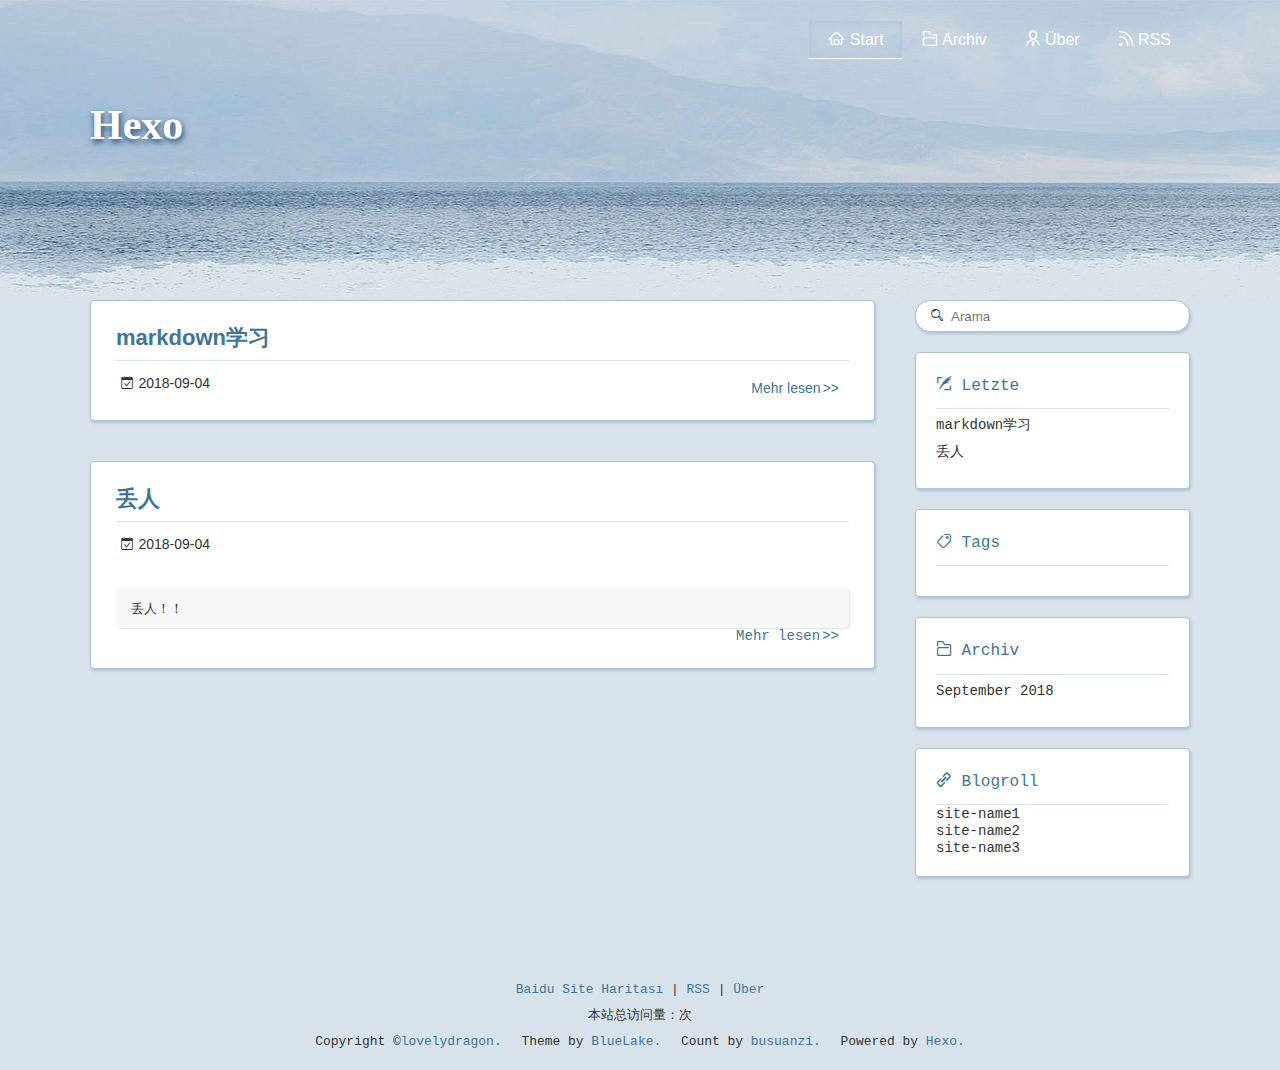
==== commit 3ccfa886: "Site updated: 2018-09-04 18:43:19" ====
--- a/index.html
+++ b/index.html
@@ -1,649 +1 @@
-<!DOCTYPE html>
-
-
-
-  
-
-
-<html class="theme-next muse use-motion" lang="zh-Hans">
-<head>
-  <meta charset="UTF-8"/>
-<meta http-equiv="X-UA-Compatible" content="IE=edge" />
-<meta name="viewport" content="width=device-width, initial-scale=1, maximum-scale=1"/>
-<meta name="theme-color" content="#222">
-
-
-
-
-
-
-
-
-
-<meta http-equiv="Cache-Control" content="no-transform" />
-<meta http-equiv="Cache-Control" content="no-siteapp" />
-
-
-
-
-
-
-
-
-
-
-
-
-
-
-
-
-  
-  
-  <link href="/lib/fancybox/source/jquery.fancybox.css?v=2.1.5" rel="stylesheet" type="text/css" />
-
-
-
-
-
-
-
-<link href="/lib/font-awesome/css/font-awesome.min.css?v=4.6.2" rel="stylesheet" type="text/css" />
-
-<link href="/css/main.css?v=5.1.4" rel="stylesheet" type="text/css" />
-
-
-  <link rel="apple-touch-icon" sizes="180x180" href="/images/apple-touch-icon-next.png?v=5.1.4">
-
-
-  <link rel="icon" type="image/png" sizes="32x32" href="/images/favicon-32x32-next.png?v=5.1.4">
-
-
-  <link rel="icon" type="image/png" sizes="16x16" href="/images/favicon-16x16-next.png?v=5.1.4">
-
-
-  <link rel="mask-icon" href="/images/logo.svg?v=5.1.4" color="#222">
-
-
-
-
-
-  <meta name="keywords" content="Hexo, NexT" />
-
-
-
-
-
-
-
-
-
-
-<meta property="og:type" content="website">
-<meta property="og:title" content="Hexo">
-<meta property="og:url" content="http://yoursite.com/index.html">
-<meta property="og:site_name" content="Hexo">
-<meta property="og:locale" content="zh-Hans">
-<meta name="twitter:card" content="summary">
-<meta name="twitter:title" content="Hexo">
-
-
-
-<script type="text/javascript" id="hexo.configurations">
-  var NexT = window.NexT || {};
-  var CONFIG = {
-    root: '/',
-    scheme: 'Muse',
-    version: '5.1.4',
-    sidebar: {"position":"left","display":"post","offset":12,"b2t":false,"scrollpercent":false,"onmobile":false},
-    fancybox: true,
-    tabs: true,
-    motion: {"enable":true,"async":false,"transition":{"post_block":"fadeIn","post_header":"slideDownIn","post_body":"slideDownIn","coll_header":"slideLeftIn","sidebar":"slideUpIn"}},
-    duoshuo: {
-      userId: '0',
-      author: '博主'
-    },
-    algolia: {
-      applicationID: '',
-      apiKey: '',
-      indexName: '',
-      hits: {"per_page":10},
-      labels: {"input_placeholder":"Search for Posts","hits_empty":"We didn't find any results for the search: ${query}","hits_stats":"${hits} results found in ${time} ms"}
-    }
-  };
-</script>
-
-
-
-  <link rel="canonical" href="http://yoursite.com/"/>
-
-
-
-
-
-  <title>Hexo</title>
-  
-
-
-
-
-
-
-
-
-</head>
-
-<body itemscope itemtype="http://schema.org/WebPage" lang="zh-Hans">
-
-  
-  
-    
-  
-
-  <div class="container sidebar-position-left 
-  page-home">
-    <div class="headband"></div>
-
-    <header id="header" class="header" itemscope itemtype="http://schema.org/WPHeader">
-      <div class="header-inner"><div class="site-brand-wrapper">
-  <div class="site-meta ">
-    
-
-    <div class="custom-logo-site-title">
-      <a href="/"  class="brand" rel="start">
-        <span class="logo-line-before"><i></i></span>
-        <span class="site-title">Hexo</span>
-        <span class="logo-line-after"><i></i></span>
-      </a>
-    </div>
-      
-        <p class="site-subtitle"></p>
-      
-  </div>
-
-  <div class="site-nav-toggle">
-    <button>
-      <span class="btn-bar"></span>
-      <span class="btn-bar"></span>
-      <span class="btn-bar"></span>
-    </button>
-  </div>
-</div>
-
-<nav class="site-nav">
-  
-
-  
-    <ul id="menu" class="menu">
-      
-        
-        <li class="menu-item menu-item-home">
-          <a href="/" rel="section">
-            
-              <i class="menu-item-icon fa fa-fw fa-home"></i> <br />
-            
-            首页
-          </a>
-        </li>
-      
-        
-        <li class="menu-item menu-item-archives">
-          <a href="/archives/" rel="section">
-            
-              <i class="menu-item-icon fa fa-fw fa-archive"></i> <br />
-            
-            归档
-          </a>
-        </li>
-      
-
-      
-    </ul>
-  
-
-  
-</nav>
-
-
-
- </div>
-    </header>
-
-    <main id="main" class="main">
-      <div class="main-inner">
-        <div class="content-wrap">
-          <div id="content" class="content">
-            
-  <section id="posts" class="posts-expand">
-    
-      
-
-  
-
-  
-  
-  
-
-  <article class="post post-type-normal" itemscope itemtype="http://schema.org/Article">
-  
-  
-  
-  <div class="post-block">
-    <link itemprop="mainEntityOfPage" href="http://yoursite.com/2018/09/04/丢人/">
-
-    <span hidden itemprop="author" itemscope itemtype="http://schema.org/Person">
-      <meta itemprop="name" content="lovelydragon">
-      <meta itemprop="description" content="">
-      <meta itemprop="image" content="/images/avatar.gif">
-    </span>
-
-    <span hidden itemprop="publisher" itemscope itemtype="http://schema.org/Organization">
-      <meta itemprop="name" content="Hexo">
-    </span>
-
-    
-      <header class="post-header">
-
-        
-        
-          <h1 class="post-title" itemprop="name headline">
-                
-                <a class="post-title-link" href="/2018/09/04/丢人/" itemprop="url">丢人</a></h1>
-        
-
-        <div class="post-meta">
-          <span class="post-time">
-            
-              <span class="post-meta-item-icon">
-                <i class="fa fa-calendar-o"></i>
-              </span>
-              
-                <span class="post-meta-item-text">发表于</span>
-              
-              <time title="创建于" itemprop="dateCreated datePublished" datetime="2018-09-04T08:39:49+08:00">
-                2018-09-04
-              </time>
-            
-
-            
-
-            
-          </span>
-
-          
-
-          
-            
-              <span class="post-comments-count">
-                <span class="post-meta-divider">|</span>
-                <span class="post-meta-item-icon">
-                  <i class="fa fa-comment-o"></i>
-                </span>
-                <a href="/2018/09/04/丢人/#comments" itemprop="discussionUrl">
-                  <span class="post-comments-count ds-thread-count" data-thread-key="2018/09/04/丢人/" itemprop="commentCount"></span>
-                </a>
-              </span>
-            
-          
-
-          
-          
-
-          
-
-          
-
-          
-
-        </div>
-      </header>
-    
-
-    
-    
-    
-    <div class="post-body" itemprop="articleBody">
-
-      
-      
-
-      
-        
-          
-            <pre><code>丢人！！
-从此自己写的东西就要暴露在公众上，可以被所有人阅读到。其中还包含有自己写的一些心得体会，想想就羞耻。
-这篇文章就当给自己做个计划吧。
-自己想一想，自己要是现在就被开除了，自己还能找到一份工作吗？
-1.git
-2.hexo
-3.md
-4.storysale
-5.logo
-6.a plane for a year
-7.spring
-8.java
-9.struts
-10.springmvc
-11.hibernate
-12.mybatise
-13.spring boot
-14.swagger
-15.sql
-16.books
-17.algorithm
-18.English
-</code></pre>
-          
-        
-      
-    </div>
-    
-    
-    
-
-    
-
-    
-
-    
-
-    <footer class="post-footer">
-      
-
-      
-
-      
-
-      
-      
-        <div class="post-eof"></div>
-      
-    </footer>
-  </div>
-  
-  
-  
-  </article>
-
-
-    
-  </section>
-
-  
-
-
-          </div>
-          
-
-
-          
-
-        </div>
-        
-          
-  
-  <div class="sidebar-toggle">
-    <div class="sidebar-toggle-line-wrap">
-      <span class="sidebar-toggle-line sidebar-toggle-line-first"></span>
-      <span class="sidebar-toggle-line sidebar-toggle-line-middle"></span>
-      <span class="sidebar-toggle-line sidebar-toggle-line-last"></span>
-    </div>
-  </div>
-
-  <aside id="sidebar" class="sidebar">
-    
-    <div class="sidebar-inner">
-
-      
-
-      
-
-      <section class="site-overview-wrap sidebar-panel sidebar-panel-active">
-        <div class="site-overview">
-          <div class="site-author motion-element" itemprop="author" itemscope itemtype="http://schema.org/Person">
-            
-              <p class="site-author-name" itemprop="name">lovelydragon</p>
-              <p class="site-description motion-element" itemprop="description"></p>
-          </div>
-
-          <nav class="site-state motion-element">
-
-            
-              <div class="site-state-item site-state-posts">
-              
-                <a href="/archives/">
-              
-                  <span class="site-state-item-count">1</span>
-                  <span class="site-state-item-name">日志</span>
-                </a>
-              </div>
-            
-
-            
-
-            
-
-          </nav>
-
-          
-
-          
-
-          
-          
-
-          
-          
-
-          
-
-        </div>
-      </section>
-
-      
-
-      
-
-    </div>
-  </aside>
-
-
-        
-      </div>
-    </main>
-
-    <footer id="footer" class="footer">
-      <div class="footer-inner">
-        <div class="copyright">&copy; <span itemprop="copyrightYear">2018</span>
-  <span class="with-love">
-    <i class="fa fa-user"></i>
-  </span>
-  <span class="author" itemprop="copyrightHolder">lovelydragon</span>
-
-  
-</div>
-
-
-  <div class="powered-by">由 <a class="theme-link" target="_blank" href="https://hexo.io">Hexo</a> 强力驱动</div>
-
-
-
-  <span class="post-meta-divider">|</span>
-
-
-
-  <div class="theme-info">主题 &mdash; <a class="theme-link" target="_blank" href="https://github.com/iissnan/hexo-theme-next">NexT.Muse</a> v5.1.4</div>
-
-
-
-
-        
-
-
-
-
-
-
-
-        
-      </div>
-    </footer>
-
-    
-      <div class="back-to-top">
-        <i class="fa fa-arrow-up"></i>
-        
-      </div>
-    
-
-    
-
-  </div>
-
-  
-
-<script type="text/javascript">
-  if (Object.prototype.toString.call(window.Promise) !== '[object Function]') {
-    window.Promise = null;
-  }
-</script>
-
-
-
-
-
-
-
-
-
-  
-
-
-
-
-
-
-
-
-
-
-
-
-  
-  
-    <script type="text/javascript" src="/lib/jquery/index.js?v=2.1.3"></script>
-  
-
-  
-  
-    <script type="text/javascript" src="/lib/fastclick/lib/fastclick.min.js?v=1.0.6"></script>
-  
-
-  
-  
-    <script type="text/javascript" src="/lib/jquery_lazyload/jquery.lazyload.js?v=1.9.7"></script>
-  
-
-  
-  
-    <script type="text/javascript" src="/lib/velocity/velocity.min.js?v=1.2.1"></script>
-  
-
-  
-  
-    <script type="text/javascript" src="/lib/velocity/velocity.ui.min.js?v=1.2.1"></script>
-  
-
-  
-  
-    <script type="text/javascript" src="/lib/fancybox/source/jquery.fancybox.pack.js?v=2.1.5"></script>
-  
-
-
-  
-
-
-  <script type="text/javascript" src="/js/src/utils.js?v=5.1.4"></script>
-
-  <script type="text/javascript" src="/js/src/motion.js?v=5.1.4"></script>
-
-
-
-  
-  
-
-  
-
-  
-
-
-  <script type="text/javascript" src="/js/src/bootstrap.js?v=5.1.4"></script>
-
-
-
-  
-
-  
-    
-  
-
-  <script type="text/javascript">
-    var duoshuoQuery = {short_name:"your-duoshuo-shortname"};
-    (function() {
-      var ds = document.createElement('script');
-      ds.type = 'text/javascript';ds.async = true;
-      ds.id = 'duoshuo-script';
-      ds.src = (document.location.protocol == 'https:' ? 'https:' : 'http:') + '//static.duoshuo.com/embed.js';
-      ds.charset = 'UTF-8';
-      (document.getElementsByTagName('head')[0]
-      || document.getElementsByTagName('body')[0]).appendChild(ds);
-    })();
-  </script>
-
-  
-    
-    
-    <script src="/lib/ua-parser-js/dist/ua-parser.min.js?v=0.7.9"></script>
-    <script src="/js/src/hook-duoshuo.js"></script>
-  
-
-
-
-
-
-
-
-
-
-
-
-
-
-
-
-
-
-
-  
-
-
-
-
-
-  
-
-  
-
-  
-
-  
-  
-
-  
-
-  
-
-  
-
-</body>
-</html>
+<!DOCTYPE html><html lang="zh-Hans"><head><meta http-equiv="content-type" content="text/html; charset=utf-8"><meta content="width=device-width, initial-scale=1.0, maximum-scale=1.0, user-scalable=0" name="viewport"><meta content="yes" name="apple-mobile-web-app-capable"><meta content="black-translucent" name="apple-mobile-web-app-status-bar-style"><meta content="telephone=no" name="format-detection"><meta name="description"><title>Hexo</title><link rel="stylesheet" type="text/css" href="//fonts.neworld.org/css?family=Source+Code+Pro"><link rel="stylesheet" type="text/css" href="/css/style.css?v=2.0.1"><link rel="stylesheet" type="text/css" href="/css/highlight.css?v=2.0.1"><link rel="Shortcut Icon" href="/favicon.ico"><link rel="bookmark" href="/favicon.ico"><link rel="apple-touch-icon" href="/apple-touch-icon.png"><link rel="apple-touch-icon-precomposed" href="/apple-touch-icon.png"></head><body><div class="body_container"><div id="header"><div class="site-name"><h1 class="hidden">Hexo</h1><a id="logo" href="/.">Hexo</a><p class="description"></p></div><div id="nav-menu"><a href="/." class="current"><i class="fa fa-home"> Start</i></a><a href="/archives/"><i class="fa fa-archive"> Archiv</i></a><a href="/about/"><i class="fa fa-user"> Über</i></a><a href="/atom.xml"><i class="fa fa-rss"> RSS</i></a></div><div id="search-form"><div id="result-mask" class="hide"></div><label><input id="search-key" type="text" autocomplete="off" placeholder="Arama"></label><div id="result-wrap" class="hide"><div id="search-result"></div></div><div class="hide"><template id="search-tpl"><div class="item"><a href="/{path}" title="{title}"><div class="title">{title}</div><div class="time">{date}</div><div class="tags">{tags}</div></a></div></template></div></div></div><div id="layout" class="layout-g"><div class="layout-l"><div class="content_container"><div class="post"><h2 class="post-title"><a href="/2018/09/04/markdown学习/">markdown学习</a></h2><div class="post-meta"><p><span class="date">2018-09-04</span></p></div><p class="readmore"><a href="/2018/09/04/markdown学习/">Mehr lesen</a></p></div><div class="post"><h2 class="post-title"><a href="/2018/09/04/丢人/">丢人</a></h2><div class="post-meta"><p><span class="date">2018-09-04</span></p></div><div class="post-content"><pre><code>丢人！！</div><p class="readmore"><a href="/2018/09/04/丢人/">Mehr lesen</a></p></div></div></div><div class="layout-r"><div id="sidebar"><div class="search-pla"></div><div class="widget"><div class="widget-title"><i class="fa fa-xie"> Letzte</i></div><ul class="post-list"><li class="post-list-item"><a class="post-list-link" href="/2018/09/04/markdown学习/">markdown学习</a></li><li class="post-list-item"><a class="post-list-link" href="/2018/09/04/丢人/">丢人</a></li></ul></div><div class="widget"><div class="widget-title"><i class="fa fa-biao"> Tags</i></div><div class="tagcloud"></div></div><div class="widget"><div class="widget-title"><i class="fa fa-archive"> Archiv</i></div><ul class="archive-list"><li class="archive-list-item"><a class="archive-list-link" href="/archives/2018/09/">September 2018</a></li></ul></div><div class="widget"><div class="widget-title"><i class="fa fa-you"> Blogroll</i></div><ul></ul><a href="http://www.example1.com/" title="site-name1" target="_blank">site-name1</a><ul></ul><a href="http://www.example2.com/" title="site-name2" target="_blank">site-name2</a><ul></ul><a href="http://www.example3.com/" title="site-name3" target="_blank">site-name3</a></div></div></div></div><a id="totop" href="#top"></a><div id="footer"><div class="footer-info"><p><a href="/baidusitemap.xml">Baidu Site Haritası</a> |  <a href="/atom.xml">RSS</a> |  <a href="/about/">Über</a></p><p>本站总访问量：<i id="busuanzi_container_site_pv"><i id="busuanzi_value_site_pv"></i></i>次</p><p><span> Copyright &copy;<a href="/." rel="nofollow">lovelydragon.</a></span><span> Theme by<a rel="nofollow" target="_blank" href="https://github.com/chaooo/hexo-theme-BlueLake"> BlueLake.</a></span><span> Count by<a href="http://busuanzi.ibruce.info/"> busuanzi.</a></span><span> Powered by<a rel="nofollow" target="_blank" href="https://hexo.io"> Hexo.</a></span></p></div></div></div><script src="https://dn-lbstatics.qbox.me/busuanzi/2.3/busuanzi.pure.mini.js" async></script><script type="text/javascript" src="/js/search.json.js?v=2.0.1"></script><script type="text/javascript" src="/js/totop.js?v=2.0.1" async></script></body></html>--- a/css/style.css
+++ b/css/style.css
@@ -0,0 +1,1320 @@
+/* reset */
+body,
+dl,
+dt,
+dd,
+ul,
+ol,
+li,
+h1,
+h2,
+h3,
+h4,
+h5,
+h6,
+p,
+img,
+blockquote,
+button,
+pre,
+fieldset,
+form,
+input,
+select,
+option {
+  margin: 0;
+  padding: 0;
+  border: 0;
+}
+h1,
+h2,
+h3,
+h4,
+h5,
+h6 {
+  font-weight: bold;
+  overflow: hidden;
+}
+s,
+i,
+u,
+em {
+  font-style: normal;
+}
+img,
+button {
+  border: none;
+}
+form,
+input,
+select,
+option {
+  outline: none;
+}
+input:-webkit-autofill {
+  -webkit-box-shadow: 0 0 0px 1000px #fff inset;
+}
+div {
+  box-sizing: border-box;
+}
+a,
+button.submit {
+  color: #40759b;
+  text-decoration: none;
+  -webkit-transition: all 0.1s ease-in;
+  -moz-transition: all 0.1s ease-in;
+  -o-transition: all 0.1s ease-in;
+  transition: all 0.1s ease-in;
+}
+a:focus {
+  outline: none;
+}
+a:hover,
+a:active {
+  color: #40759b;
+}
+.clear {
+  clear: both;
+}
+.hide {
+  display: none;
+  opacity: 0;
+  height: 0px;
+}
+blockquote,
+.stressed {
+  -moz-box-sizing: border-box;
+  box-sizing: border-box;
+  margin: 1.5em 0 1.5em 1em;
+  padding: 10px;
+  color: #555;
+  border: 1px solid #e6e6e6;
+  border-left: 5px solid #40759b;
+}
+strong,
+b,
+em {
+  font-weight: bold;
+}
+.hidden1 {
+  display: none;
+}
+/* iconfont */
+@font-face {
+  font-family: "iconfont";
+  src: url("../iconfont/iconfont.eot?t=1478071541360");
+  src: url("../iconfont/iconfont.eot?t=1478071541360#iefix") format('embedded-opentype'), url("../iconfont/iconfont.woff?t=1478071541360") format('woff'), url("../iconfont/iconfont.ttf?t=1478071541360") format('truetype'), url("../iconfont/iconfont.svg?t=1478071541360#iconfont") format('svg');
+}
+.fa {
+  font-size: 16px;
+  font-style: normal;
+}
+.fa:before {
+  font-family: "iconfont" !important;
+  -webkit-font-smoothing: antialiased;
+  -moz-osx-font-smoothing: grayscale;
+  text-rendering: auto;
+}
+.fa-home:before {
+  content: "\e001";
+}
+.fa-gui:before {
+  content: "\e002";
+}
+.fa-user:before {
+  content: "\e003";
+}
+.fa-rss:before {
+  content: "\e004";
+}
+.fa-rili:before {
+  content: "\e005";
+}
+.fa-commt:before {
+  content: "\e006";
+}
+.fa-sou:before {
+  content: "\e007";
+}
+.fa-biao:before {
+  content: "\e008";
+}
+.fa-fei:before {
+  content: "\e009";
+}
+.fa-archive:before {
+  content: "\e00a";
+}
+.fa-you:before {
+  content: "\e00b";
+}
+.fa-huo:before {
+  content: "\e00c";
+}
+.fa-hit:before {
+  content: "\e00d";
+}
+.fa-right:before {
+  content: "\e00e";
+}
+.fa-left:before {
+  content: "\e00f";
+}
+.fa-xie:before {
+  content: "\e010";
+}
+.fa-empty:before {
+  content: "\e011";
+}
+.fa-weibo:before {
+  content: "\e012";
+}
+.fa-weixin:before {
+  content: "\e013";
+}
+.fa-github:before {
+  content: "\e014";
+}
+.fa-email:before {
+  content: "\e015";
+}
+/* layout */
+body {
+  font-family: "Source Code Pro", Tahoma, "Helvetica Neue", Helvetica, "Hiragino Sans GB", "Microsoft YaHei Light", "Microsoft YaHei", "Source Han Sans CN", "WenQuanYi Micro Hei", Arial, sans-serif;
+  -webkit-font-smoothing: antialiased;
+  -moz-osx-font-smoothing: grayscale;
+  font-size: 14px;
+  color: #333;
+  width: 100%;
+  height: 100%;
+  background: #d8e2eb url("../img/bg.jpg") no-repeat top center;
+}
+.layout-g {
+  letter-spacing: -0.31em;
+  *letter-spacing: normal;
+  word-spacing: -0.43em;
+  *word-spacing: -0.43em;
+  text-rendering: optimizespeed;
+  display: -webkit-flex;
+  -webkit-flex-flow: row wrap;
+  display: -ms-flexbox;
+  -ms-flex-flow: row wrap;
+  -ms-align-content: flex-start;
+  -webkit-align-content: flex-start;
+}
+.layout-l,
+.layout-r {
+  display: inline-block;
+  *display: inline;
+  zoom: 1;
+  letter-spacing: normal;
+  word-spacing: normal;
+  vertical-align: top;
+  text-rendering: auto;
+}
+.layout-l {
+  width: 75%;
+  *width: 74.969%;
+}
+.layout-r {
+  width: 25%;
+  *width: 24.969%;
+}
+.body_container {
+  padding: 0 50px;
+  max-width: 1200px;
+  margin: 0 auto;
+}
+.content_container {
+  padding-right: 40px;
+}
+/* header */
+#header {
+  text-align: left;
+  position: relative;
+  min-height: 300px;
+}
+#header .site-name {
+  padding-top: 100px;
+}
+#header .site-name h1 {
+  padding: 0;
+  margin: 0;
+  height: 0;
+  overflow: hidden;
+}
+#header .site-name .description {
+  padding: 0.6em 0 0;
+  color: #fff;
+  text-shadow: 1px 2px 3px #113f6e;
+  white-space: normal;
+  word-wrap: break-word;
+  line-height: 26px;
+}
+#logo {
+  font: bold 42px/1.2 "宋体";
+  white-space: nowrap;
+  color: #fff;
+  text-shadow: 1px 3px 6px #113f6e;
+}
+#nav-menu {
+  margin: 20px 0;
+  padding: 0;
+  position: absolute;
+  right: 0;
+  top: 0;
+}
+#nav-menu a {
+  display: inline-block;
+  padding: 3px 18px 3px;
+  line-height: 30px;
+  color: #fff;
+  font-size: 16px;
+  border: 1px solid transparent;
+}
+#nav-menu a:hover,
+#nav-menu a.current {
+  border-bottom: 1px solid #fff;
+  -webkit-box-shadow: 0 0 10px #adc2d7 inset;
+  box-shadow: 0 0 10px #adc2d7 inset;
+}
+/* sidebar */
+#sidebar {
+  word-wrap: break-word;
+  -webkit-transition: all 0.6s ease-in-out;
+  transition: all 0.6s ease-in-out;
+}
+#sidebar .widget {
+  margin-bottom: 20px;
+  padding: 10px 20px 20px 20px;
+  border-radius: 4px;
+  -webkit-box-shadow: 1px 2px 3px #adc2d7;
+  box-shadow: 1px 2px 3px #adc2d7;
+  border: 1px solid #adc2d7;
+  background: #fff;
+}
+#sidebar .widget a {
+  color: #333;
+}
+#sidebar .widget a:hover {
+  color: #40759b;
+  text-decoration: underline;
+}
+#sidebar .widget .widget-title,
+#sidebar .widget .comments-title {
+  color: #40759b;
+  line-height: 2.7;
+  margin-top: 0;
+  font-size: 16px;
+  border-bottom: 1px solid #d8e2eb;
+  display: block;
+  font-weight: normal;
+}
+#sidebar .widget .tagcloud {
+  margin-top: 10px;
+}
+#sidebar .widget .tagcloud a {
+  line-height: 1.5;
+  padding: 5px;
+}
+#sidebar .widget ul,
+#sidebar .widget ol {
+  list-style: none;
+  padding: 0;
+}
+#sidebar .widget ul li,
+#sidebar .widget ol li {
+  list-style: none;
+  margin: 5px 0;
+  line-height: 1.5;
+  overflow: hidden;
+  white-space: nowrap;
+  text-overflow: ellipsis;
+}
+#sidebar .widget .category-list-count {
+  padding-left: 5px;
+  color: #40759b;
+}
+#sidebar .widget .category-list-count:before {
+  content: "(";
+}
+#sidebar .widget .category-list-count:after {
+  content: ")";
+}
+#sidebar .search-pla {
+  display: block;
+  height: 52px;
+}
+#search-form {
+  position: absolute;
+  bottom: -52px;
+  right: 0;
+  padding: 20px 0;
+  color: #333;
+  width: 25%;
+}
+#search-form label {
+  position: relative;
+  display: block;
+  margin: 0;
+  width: 100%;
+  height: 100%;
+}
+#search-form label:before {
+  font-family: "iconfont" !important;
+  content: '\e007';
+  position: absolute;
+  left: 15px;
+  top: 9px;
+}
+#search-form input {
+  box-sizing: border-box;
+  height: 32px;
+  padding: 7px 11px 7px 35px;
+  line-height: 16px;
+  width: 100%;
+  border-radius: 15px;
+  background: #fff;
+  -webkit-box-shadow: 1px 2px 3px #adc2d7;
+  box-shadow: 1px 2px 3px #adc2d7;
+  border: 1px solid #adc2d7;
+}
+#result-wrap {
+  position: absolute;
+  top: 56px;
+  width: 120%;
+  left: -50px;
+  box-sizing: content-box;
+  padding: 20px;
+  background: #fff;
+  color: #333;
+  border-radius: 4px;
+  -webkit-box-shadow: 1px 2px 3px #adc2d7;
+  box-shadow: 1px 2px 3px #adc2d7;
+  border: 1px solid #adc2d7;
+}
+#result-wrap:before {
+  content: '';
+  position: absolute;
+  display: inline-block;
+  border-width: 0 12px 12px 12px;
+  border-style: solid;
+  border-color: #adc2d7 transparent;
+  left: 56px;
+  top: -12px;
+}
+#result-wrap:after {
+  content: '';
+  position: absolute;
+  display: inline-block;
+  border-width: 0 12px 12px 12px;
+  border-style: solid;
+  border-color: #fff transparent;
+  left: 56px;
+  top: -10px;
+}
+#result-mask {
+  position: fixed;
+  left: 0;
+  top: 0;
+}
+#search-result {
+  width: 100%;
+  box-sizing: content-box;
+  padding-right: 20px;
+  margin-right: -20px;
+  max-height: 400px;
+  overflow-y: auto;
+}
+#search-result .tips {
+  text-align: center;
+}
+#search-result .tips .fa {
+  font-size: 60px;
+  color: #b3d2ef;
+}
+#search-result .item {
+  border-top: 1px solid #d8e2eb;
+  padding: 8px 0;
+}
+#search-result .item:first-child {
+  border-top: none;
+}
+#search-result .item a:hover {
+  text-decoration: none;
+}
+#search-result .item .title {
+  white-space: nowrap;
+  line-height: 1.8;
+  overflow: hidden;
+  white-space: nowrap;
+  text-overflow: ellipsis;
+  font-size: 14px;
+  color: #40759b;
+}
+#search-result .item .title:hover {
+  text-decoration: underline;
+}
+#search-result .item .time {
+  text-align: right;
+  font-size: 12px;
+}
+#search-result .item .tags {
+  overflow: hidden;
+  white-space: nowrap;
+  text-overflow: ellipsis;
+}
+#search-result .item .tags span {
+  display: inline-block;
+  margin-right: 5px;
+  font-size: 12px;
+}
+#search-result .item .tags span:before {
+  font-family: "iconfont" !important;
+  content: '\e008';
+}
+/* post */
+.post {
+  padding: 25px;
+  background: #fff;
+  border-radius: 4px;
+  -webkit-box-shadow: 1px 2px 3px #adc2d7;
+  box-shadow: 1px 2px 3px #adc2d7;
+  border: 1px solid #adc2d7;
+  margin-bottom: 40px;
+}
+.post .post-title {
+  margin: 0;
+  color: #40759b;
+  text-align: left;
+  border-bottom: 1px solid #d8e2eb;
+  padding-bottom: 10px;
+  font-weight: bold;
+  font-size: 22px;
+  line-height: 1.1;
+}
+.post .post-title a {
+  color: #40759b;
+}
+.post .post-title a:hover {
+  text-decoration: underline;
+}
+.post .post-meta {
+  padding: 0;
+  margin: 10px 0 0;
+  color: #333;
+  font-size: 14px;
+  line-height: 24px;
+  min-height: 24px;
+  text-indent: 0.15em;
+}
+.post .post-meta:after {
+  content: '';
+  display: table;
+  clear: both;
+}
+.post .post-meta span {
+  display: inline-block;
+  height: 16px;
+  line-height: 16px;
+  margin-right: 2px;
+}
+.post .post-meta span:after {
+  content: ' | ';
+}
+.post .post-meta span:last-child:after {
+  content: ' ';
+}
+.post .post-meta a {
+  color: #40759b;
+}
+.post .post-meta a:hover {
+  color: #40759b;
+  border-bottom: 1px solid #40759b;
+}
+.post .post-meta .category:before {
+  font-family: "iconfont" !important;
+  content: "\e002";
+  padding-right: 0.3em;
+}
+.post .post-meta .date:before {
+  font-family: "iconfont" !important;
+  content: "\e005";
+  padding-right: 0.3em;
+}
+.post .post-meta #busuanzi_value_page_pv {
+  height: 16px;
+  line-height: 16px;
+}
+.post .post-meta #busuanzi_value_page_pv:before {
+  font-family: "iconfont" !important;
+  content: "\e00d";
+  padding-right: 0.3em;
+}
+.post .comment-count {
+  float: right;
+  display: inline-block;
+  text-indent: 0.15em;
+}
+.post .comment-count:before {
+  vertical-align: bottom;
+  font-family: "iconfont" !important;
+  content: "\e006";
+  padding-right: 0.3em;
+}
+.post .comment-count:hover {
+  color: #40759b;
+  border-bottom: 1px solid #40759b;
+}
+.post .comment-count span:after {
+  content: '';
+  display: none;
+}
+.post .post-content {
+  clear: left;
+  font-size: 15px;
+  line-height: 1.77;
+  color: #333;
+  padding-top: 15px;
+  text-align: justify;
+  text-justify: distribute;
+  word-break: normal;
+}
+.post .post-content h2 {
+  font-size: 18px;
+}
+.post .post-content h3 {
+  font-size: 16px;
+}
+.post .post-content h4 {
+  font-size: 14px;
+}
+.post .post-content h5 {
+  font-size: 13px;
+}
+.post .post-content h6 {
+  font-size: 12px;
+}
+.post .post-content p {
+  margin: 0 0 1.234em;
+}
+.post .post-content p code {
+  margin: 0 5px;
+  padding: 0 5px;
+  font-family: Source Code Pro, Monaco, Menlo, Consolas, monospace;
+  color: #4d4d4c;
+  background: #eee;
+  font-size: 0.95em;
+}
+.post .post-content p a {
+  color: #40759b;
+  padding-bottom: 2px;
+  word-break: break-all;
+}
+.post .post-content p a:hover {
+  text-decoration: underline;
+}
+.post .post-content p .caption {
+  color: #40759b;
+  display: block;
+  font-size: 0.9em;
+  margin-top: 0.1em;
+  position: relative;
+  text-align: center;
+}
+.post .post-content blockquote p,
+.post .post-content .stressed p {
+  margin: 0;
+}
+.post .post-content img {
+  max-width: 100%;
+  padding: 0.5em 0;
+  margin: auto;
+  display: block;
+}
+.post .post-content hr {
+  margin: 2.4em auto;
+  border: none;
+  border-top: 1px solid #d8e2eb;
+  position: relative;
+}
+.post .post-content ul,
+.post .post-content ol {
+  margin: 0;
+  padding: 0 0 0 2em;
+}
+.post .post-content ul code,
+.post .post-content ol code {
+  margin: 0 5px;
+  padding: 0 5px;
+  font-family: Source Code Pro, Monaco, Menlo, Consolas, monospace;
+  color: #4d4d4c;
+  background: #eee;
+  font-size: 0.95em;
+}
+.post .post-content ul a,
+.post .post-content ol a {
+  color: #40759b;
+  padding-bottom: 2px;
+  word-break: break-all;
+}
+.post .post-content ul a:hover,
+.post .post-content ol a:hover {
+  text-decoration: underline;
+}
+.post .tags {
+  padding-bottom: 0.5em;
+  text-align: right;
+}
+.post .tags a {
+  margin-right: 0.5em;
+}
+.post .tags a:before {
+  font-family: "iconfont" !important;
+  content: "\e008";
+  padding-right: 0.3em;
+}
+.post .post-share::after {
+  content: ' ';
+  display: block;
+  clear: both;
+}
+/* for archive page starts*/
+.post-archive {
+  font-size: 15px;
+  line-height: 2;
+  padding: 2em 0;
+}
+.post-archive ul,
+.post-archive ol,
+.post-archive li {
+  list-style: none;
+}
+.post-archive h2 {
+  margin: 0 0 15px -51px;
+  font-weight: bold;
+  font-size: 24px;
+  letter-spacing: -1px;
+  background: #d8e2eb;
+  height: 100px;
+  width: 100px;
+  border-radius: 50%;
+  text-align: center;
+  line-height: 100px;
+  color: #5483b1;
+}
+.post-archive h2:before {
+  font-family: "iconfont" !important;
+  font-weight: normal;
+  content: "\e005";
+  margin-right: 0.1em;
+}
+.archive-wrap {
+  position: relative;
+  border-left: 2px solid #d8e2eb;
+  margin-left: 140px;
+  padding: 3em 0;
+}
+.archive-wrap.tag-cat {
+  margin-left: 60px;
+}
+.archive-wrap:before,
+.archive-wrap:after {
+  content: '';
+  position: absolute;
+  left: -6px;
+  width: 10px;
+  height: 10px;
+  border-radius: 50%;
+  background: #d8e2eb;
+}
+.archive-wrap:before {
+  top: 0;
+}
+.archive-wrap:after {
+  bottom: 0;
+}
+.archive-wrap .listing li {
+  margin-bottom: 50px;
+  position: relative;
+}
+.archive-wrap .listing li a {
+  color: #333;
+}
+.archive-wrap .listing li a:hover {
+  color: #5483b1;
+}
+.archive-wrap .listing li a:before {
+  content: '';
+  position: absolute;
+  z-index: 1;
+  left: -11px;
+  bottom: -10px;
+  width: 20px;
+  height: 20px;
+  border-radius: 50%;
+  background: #fff;
+  border: 1px solid #d8e2eb;
+  -webkit-box-shadow: 0 0 4px #d8e2eb inset;
+  box-shadow: 0 0 4px #d8e2eb inset;
+}
+.archive-wrap .listing li a:after {
+  content: '';
+  position: absolute;
+  z-index: 2;
+  left: -5px;
+  bottom: -4px;
+  width: 10px;
+  height: 10px;
+  border-radius: 50%;
+  background: #d8e2eb;
+  -webkit-box-shadow: 0 0 3px #d8e2eb inset;
+  box-shadow: 0 0 3px #d8e2eb inset;
+}
+.archive-wrap .listing li:hover a:before {
+  border: 1px solid #5483b1;
+  -webkit-box-shadow: 0 0 4px #5483b1 inset;
+  box-shadow: 0 0 4px #5483b1 inset;
+}
+.archive-wrap .listing li:hover a:after {
+  background: #5483b1;
+}
+.archive-wrap .listing li:hover .tite {
+  border-bottom: 1px solid #5483b1;
+}
+.archive-wrap .listing li:hover .tite:after {
+  background: #5483b1;
+}
+.archive-wrap .listing li:hover .date {
+  border: 1px solid #5483b1;
+}
+.archive-wrap .tite {
+  position: relative;
+  bottom: -4px;
+  display: inline-block;
+  border-bottom: 1px solid #d8e2eb;
+  line-height: 1.2em;
+  padding: 0 30px;
+  max-width: 100%;
+  box-sizing: border-box;
+}
+.archive-wrap .tite:after {
+  content: '';
+  position: absolute;
+  right: 0;
+  bottom: -4px;
+  width: 8px;
+  height: 8px;
+  border-radius: 50%;
+  background: #d8e2eb;
+}
+.archive-wrap .date {
+  position: absolute;
+  left: -112px;
+  width: 100px;
+  bottom: 0;
+  height: 30px;
+  line-height: 30px;
+  text-align: center;
+  border-radius: 15px 30px 0 15px;
+  border: 1px solid #d8e2eb;
+  -webkit-box-shadow: 0 0 4px #d8e2eb inset;
+  box-shadow: 0 0 4px #d8e2eb inset;
+}
+/* for archive page ends */
+/* footer */
+#footer {
+  width: 100%;
+  margin-top: 50px;
+  padding: 30px 0;
+}
+#footer .footer-info {
+  line-height: 2;
+  color: #333;
+  text-align: center;
+  font-size: 0.925em;
+}
+#footer .footer-info a {
+  color: #40759b;
+  margin: 0 6px;
+}
+#footer .footer-info span {
+  margin: 0 6px;
+}
+#footer .footer-info .fa {
+  display: inline-block;
+  margin: 0 6px 0 0;
+  padding: 0 2px;
+}
+#footer .footer-info .fa.fa-github {
+  color: #000;
+}
+#footer .footer-info .fa.fa-github:hover {
+  color: #4078c0;
+}
+#footer .footer-info .fa.fa-weibo {
+  color: #e6162d;
+}
+#footer .footer-info .fa.fa-weibo:hover {
+  color: #f93;
+}
+#footer .footer-info .fa.fa-email {
+  color: #756e78;
+}
+#footer .footer-info .fa.fa-email:hover {
+  color: #000;
+}
+#footer .footer-info p a {
+  margin: 0;
+}
+/* page navigator */
+.page-navigator {
+  list-style: none;
+  padding: 0 0 25px 0;
+  font-size: 14px;
+  text-align: center;
+}
+.page-navigator .space {
+  border: none;
+  padding: 5px 5px;
+}
+.page-navigator .current {
+  background: #fff;
+}
+.page-navigator .current:hover {
+  border-bottom-color: #adc2d7;
+}
+.page-navigator .page-number,
+.page-navigator .extend {
+  display: inline-block;
+  margin: 0 5px 5px 0;
+}
+.page-navigator a,
+.page-navigator span {
+  display: inline-block;
+  height: 25px;
+  line-height: 25px;
+  padding: 5px 9px;
+  text-align: center;
+  -webkit-box-shadow: 1px 2px 3px #adc2d7;
+  box-shadow: 1px 2px 3px #adc2d7;
+  border: 1px solid #adc2d7;
+}
+.page-navigator a:hover,
+.page-navigator span:hover {
+  border-bottom-color: #fff;
+}
+.page-navigator a.prev:before,
+.page-navigator span.prev:before {
+  font-family: "iconfont" !important;
+  content: "\e00f";
+  padding-right: 0.3em;
+}
+.page-navigator a.next:after,
+.page-navigator span.next:after {
+  font-family: "iconfont" !important;
+  content: "\e00e";
+  padding-left: 0.3em;
+}
+/* label title*/
+.label-title {
+  margin-top: 1.1em;
+  font-size: 22px;
+  color: #333;
+  font-weight: bold;
+}
+.label-title .fa {
+  display: inline-block;
+  background: #f2f7fb;
+  color: #5483b1;
+  padding: 0 10px;
+  border-radius: 30px 0 0 30px;
+  margin: 0 5px;
+  font-size: 20px;
+}
+/* read more*/
+.readmore a {
+  font-size: 14px;
+  color: #40759b;
+  margin: -20px 0 0;
+  padding: 5px 10px;
+  float: right;
+}
+.readmore a:after {
+  content: ">>";
+  padding-left: 0.15em;
+}
+.readmore a:hover {
+  -webkit-box-shadow: 0 -1px 4px #5483b1 inset;
+  box-shadow: 0 -1px 4px #5483b1 inset;
+}
+/* post navigator*/
+.post-nav {
+  overflow: hidden;
+  margin-top: 15px;
+  margin-bottom: 20px;
+  padding: 10px;
+  white-space: nowrap;
+  border-top: 1px solid #d8e2eb;
+}
+.post-nav a {
+  display: inline-block;
+  max-width: 49%;
+  line-height: 25px;
+  font-size: 15px;
+  color: #555;
+  border-bottom: none;
+  position: relative;
+  white-space: normal;
+  box-sizing: border-box;
+  text-decoration: underline;
+}
+.post-nav a.pre {
+  float: left;
+  padding-left: 1.2em;
+}
+.post-nav a.pre:before {
+  position: absolute;
+  left: 0;
+  top: 0;
+  font-family: "iconfont" !important;
+  content: "\e00f";
+  padding-right: 0.3em;
+}
+.post-nav a:hover {
+  color: #40759b;
+}
+.post-nav a.next {
+  float: right;
+  text-align: right;
+  padding-right: 1.2em;
+}
+.post-nav a.next:after {
+  position: absolute;
+  right: 0;
+  top: 0;
+  font-family: "iconfont" !important;
+  content: "\e00e";
+  padding-left: 0.3em;
+}
+/* back-to-top */
+#totop {
+  position: fixed;
+  right: 50px;
+  bottom: 50px;
+  display: block;
+  visibility: hidden;
+  width: 32px;
+  height: 54px;
+  line-height: 56px;
+  overflow: hidden;
+  color: #40759b;
+  text-align: center;
+  text-shadow: 0px 2px 2px #40759b;
+  opacity: 0;
+  -webkit-transition: visibility 0.6s cubic-bezier(0.6, 0.04, 0.98, 0.335), opacity 0.6s cubic-bezier(0.6, 0.04, 0.98, 0.335), -webkit-transform 0.6s cubic-bezier(0.6, 0.04, 0.98, 0.335);
+  -moz-transition: visibility 0.6s cubic-bezier(0.6, 0.04, 0.98, 0.335), opacity 0.6s cubic-bezier(0.6, 0.04, 0.98, 0.335), -moz-transform 0.6s cubic-bezier(0.6, 0.04, 0.98, 0.335);
+  transition: visibility 0.6s cubic-bezier(0.6, 0.04, 0.98, 0.335), opacity 0.6s cubic-bezier(0.6, 0.04, 0.98, 0.335), transform 0.6s cubic-bezier(0.6, 0.04, 0.98, 0.335);
+}
+#totop:before {
+  font-family: "iconfont" !important;
+  content: '\e00c';
+  font-size: 54px;
+  margin-left: -0.2em;
+}
+#totop.launch {
+  opacity: 0;
+  -webkit-transform: translateY(-500px);
+  -moz-transform: translateY(-500px);
+  -ms-transform: translateY(-500px);
+  transform: translateY(-500px);
+  pointer-events: none;
+}
+#totop.show {
+  visibility: visible;
+  opacity: 1;
+}
+/* about page */
+.author-page {
+  padding: 40px 0 20px 0;
+  text-align: center;
+}
+.author-page:after {
+  content: "";
+  clear: both;
+  display: block;
+}
+.author-page .photo {
+  display: inline-block;
+  vertical-align: top;
+  box-sizing: content-box;
+  padding: 0 30px 30px 30px;
+  width: 180px;
+  height: 180px;
+}
+.author-page .photo img {
+  width: 100%;
+  height: 100%;
+  padding: 0;
+  margin: 0;
+  border-radius: 50%;
+  -webkit-box-shadow: 1px 2px 3px #adc2d7;
+  box-shadow: 1px 2px 3px #adc2d7;
+}
+.author-page .author {
+  font-size: 16px;
+  white-space: nowrap;
+  display: inline-block;
+  vertical-align: top;
+  text-align: left;
+}
+.author-page .author .fa {
+  margin-right: 0.4em;
+}
+.author-page .author .fa:before {
+  margin-right: 0.2em;
+}
+/* toc*/
+#toc li {
+  font-weight: bold;
+}
+#toc .toc-child {
+  margin-left: 0.6em;
+  padding-left: 0;
+}
+#toc .toc-child li {
+  font-weight: normal;
+}
+#toc .toc-child li:first-of-type {
+  margin-top: 0;
+}
+#toc .toc-child li:last-of-type {
+  margin-bottom: 0;
+}
+.fixed {
+  position: fixed;
+  top: 0;
+}
+.fixed.scroll {
+  overflow-y: scroll;
+  max-height: 100%;
+}
+/* table*/
+table,
+tbody,
+tr,
+th,
+td {
+  border-collapse: collapse;
+  box-sizing: border-box;
+  border-spacing: 0;
+  cellspacing: 0;
+  cellpadding: 0;
+  padding: 0;
+  margin: 0;
+}
+table {
+  margin: auto auto 15px;
+  width: 100%;
+  background: transparent;
+  overflow-x: auto;
+  display: block;
+}
+table th {
+  font-weight: bold;
+  padding: 5px 10px;
+  border: 1px solid #d8e2eb;
+  border-bottom-width: 2px;
+}
+table tr:nth-child(2n) {
+  background: #f4fcff;
+}
+table td {
+  padding: 5px 10px;
+  border: 1px solid #d8e2eb;
+}
+@media print, screen and (max-width: 56.25em) {
+  .body_container {
+    padding: 0 30px;
+  }
+  .content_container {
+    padding-right: 20px;
+  }
+  #sidebar .widget {
+    margin-bottom: 15px;
+  }
+  .post {
+    padding: 20px;
+  }
+}
+/* middle*/
+@media print, screen and (max-width: 48em) {
+  .layout-l {
+    width: 100%;
+  }
+  .layout-r {
+    width: 100%;
+  }
+  #toc {
+    display: none;
+  }
+  #sidebar .search-pla {
+    display: none;
+  }
+  #search-form {
+    position: relative;
+    bottom: 0;
+    width: 100%;
+  }
+  #search-form label {
+    color: #fff;
+  }
+  #search-form input {
+    color: #fff;
+    background: transparent;
+    border: 1px solid #e2eaf1;
+    -webkit-box-shadow: 0 0 10px #adc2d7 inset;
+    box-shadow: 0 0 10px #adc2d7 inset;
+  }
+  #search-form input:-ms-input-placeholder {
+    color: #fff;
+  }
+  #search-form input:-moz-placeholder {
+    color: #fff;
+  }
+  #search-form input::-moz-placeholder {
+    color: #fff;
+  }
+  #search-form input::-webkit-input-placeholder {
+    color: #fff;
+  }
+  #nav-menu {
+    position: relative;
+    text-align: center;
+  }
+  #nav-menu a {
+    padding: 0 15px;
+    line-height: 27px;
+    height: 27px;
+    font-size: 13px;
+  }
+  .site-name {
+    margin-bottom: 20px;
+    text-align: center;
+  }
+  .content_container {
+    padding-right: 0;
+  }
+  .body_container {
+    padding: 0 20px;
+  }
+  .post {
+    padding: 15px;
+  }
+  .post-title {
+    font-size: 20px;
+  }
+  #sidebar .widget {
+    padding: 5px 15px 15px 15px;
+  }
+  .hidden_mid_and_down {
+    display: none !important;
+  }
+  .post-archive {
+    padding: 1em 0;
+  }
+  .archive-wrap {
+    margin-left: 110px;
+  }
+  .archive-wrap.tag-cat {
+    margin-left: 30px;
+  }
+  .archive-wrap .tite {
+    padding: 0 20px;
+  }
+  .author-page .author {
+    font-size: 14px;
+  }
+  #result-wrap {
+    width: 60%;
+    left: 0;
+  }
+}
+/* small*/
+@media print, screen and (max-width: 35.5em) {
+  .content_container {
+    padding-right: 0;
+  }
+  .body_container {
+    padding: 0 20px;
+  }
+  .post-archive {
+    padding: 0.6em 0;
+  }
+  .archive-wrap {
+    margin-left: 60px;
+  }
+  .archive-wrap.tag-cat {
+    margin-left: 10px;
+  }
+  .archive-wrap .listing li {
+    margin-bottom: 30px;
+  }
+  .archive-wrap .tite {
+    padding: 0 15px;
+    font-size: 14px;
+  }
+  .archive-wrap .date {
+    left: -62px;
+    width: 60px;
+    border-radius: 15px 15px 0 15px;
+    font-size: 12px;
+  }
+}
+@media print, screen and (max-width: 25em) {
+  #nav-menu a {
+    padding: 0 10px 0 8px;
+  }
+  #nav-menu a i.fa {
+    font-size: 14px;
+  }
+  .post .post-title {
+    font-size: 18px;
+  }
+  .post-archive {
+    padding: 0;
+  }
+  .archive-wrap {
+    margin-left: 56px;
+  }
+  .archive-wrap.tag-cat {
+    margin-left: 0px;
+  }
+  .archive-wrap .tite {
+    padding: 0 5px 0 10px;
+  }
+  .author-page .author {
+    font-size: 12px;
+  }
+  .author-page .photo {
+    padding: 0 0 30px 0;
+  }
+  #result-wrap {
+    width: 90%;
+    left: 0;
+  }
+}
+/* duoshuo style*/
+#ds-recent-comments li.ds-comment {
+  border: none !important;
+  border-bottom: 1px dashed #d8e2eb !important;
+}
+#ds-reset a:hover {
+  color: #40759b !important;
+}
+#ds-reset .ds-post-button {
+  background: #40759b !important;
+}
+#ds-reset .ds-post-button:hover {
+  background: #608cb7 !important;
+}
--- a/css/highlight.css
+++ b/css/highlight.css
@@ -0,0 +1,566 @@
+/* syntax highlight*/
+pre {
+  width: 100%;
+  position: relative;
+  border: none;
+  padding: 0;
+  margin: 0;
+}
+pre code {
+  display: block;
+  box-sizing: border-box;
+  overflow-x: auto;
+  font-family: Source Code Pro, Monaco, Menlo, Consolas, monospace;
+  margin: 1.2em 0;
+  padding: 15px 15px 10px 15px;
+  line-height: 1.2em;
+  width: 100%;
+  border-radius: 5px;
+  box-shadow: 1px 1px 2px rgba(0,0,0,0.125);
+  font-size: 13px;
+  color: #333;
+  background: #f7f8f8;
+}
+figure.highlight,
+.codeblock {
+  background: #f7f8f8;
+  margin: 10px 0;
+  line-height: 1.1em;
+  padding-top: 15px;
+  margin: 1em 0;
+  border-radius: 5px;
+  box-shadow: 1px 1px 2px rgba(0,0,0,0.125);
+}
+figure.highlight figcaption,
+.codeblock figcaption {
+  font-size: 13px;
+  padding: 0 15px 20px;
+  margin: 0;
+  background: #f7f8f8;
+  color: #999;
+}
+figure.highlight figcaption a,
+.codeblock figcaption a {
+  float: right;
+  color: #40759b;
+  font-weight: bold;
+}
+figure.highlight table,
+.codeblock table {
+  width: 100%;
+  margin: 0;
+  padding-bottom: 10px;
+  border-collapse: collapse;
+  position: relative;
+  display: block;
+  overflow-x: auto;
+}
+figure.highlight pre,
+.codeblock pre,
+figure.highlight .gutter,
+.codeblock .gutter,
+figure.highlight .code,
+.codeblock .code,
+figure.highlight .tag,
+.codeblock .tag {
+  background-color: inherit;
+  font-family: Source Code Pro, Monaco, Menlo, Consolas, monospace;
+  border: none;
+  padding: 0;
+  margin: 0;
+  cursor: text;
+}
+figure.highlight .gutter,
+.codeblock .gutter,
+figure.highlight .code,
+.codeblock .code {
+  vertical-align: top;
+}
+figure.highlight.plain .gutter,
+.codeblock.plain .gutter {
+  display: none;
+}
+figure.highlight .gutter,
+.codeblock .gutter {
+  background: #f7f8f8;
+  border-right: 1px solid #e6e6e6;
+  padding: 0.3em 15px;
+}
+figure.highlight .gutter .line,
+.codeblock .gutter .line {
+  color: #aaa;
+}
+figure.highlight .line,
+.codeblock .line {
+  font-size: 13px;
+  color: #333;
+}
+figure.highlight .line.marked,
+.codeblock .line.marked {
+  background: #f5e3de;
+}
+figure.highlight .code,
+.codeblock .code {
+  padding: 0.3em 15px 0.3em 1em;
+  width: 100%;
+}
+.gist .line,
+.gist .line-number {
+  font-family: Source Code Pro, Monaco, Menlo, Consolas, monospace;
+  font-size: 1em;
+  margin: 0 0 5px 0;
+}
+/* code highlight color*/
+.highlight .comment,
+.highlight .title {
+  color: #888;
+}
+.highlight .meta,
+.highlight .tag {
+  color: #324977;
+}
+.highlight .attr {
+  color: #118a04;
+}
+.highlight .string,
+.highlight .value,
+.highlight .inheritance,
+.highlight .header,
+.highlight .ruby .symbol,
+.highlight .xml .cdatabody {
+  color: #920000;
+}
+.highlight .keyword,
+.highlight .javascript .function {
+  color: #ec25ec;
+}
+.highlight .number,
+.highlight .preprocessor,
+.highlight .built_in,
+.highlight .literal,
+.highlight .params,
+.highlight .constant {
+  color: #fb6a00;
+}
+.highlight.apacheconf .code .common,
+.highlight.apacheconf .code .nomarkup,
+.highlight.apacheconf .code .attribute,
+.highlight.apacheconf .code .variable,
+.highlight.apacheconf .code .cbracket,
+.highlight.apacheconf .code .keyword {
+  color: #0086b3;
+}
+.highlight.apacheconf .code .sqbracket {
+  color: #df5000;
+}
+.highlight.apacheconf .code .section,
+.highlight.apacheconf .code .tag {
+  color: #63a35c;
+}
+.highlight.bash .code .literal,
+.highlight.bash .code .built_in {
+  color: #0086b3;
+}
+.highlight.bash .code .title {
+  color: #795da3;
+}
+.highlight.bash .code .shebang {
+  color: #969896;
+}
+.highlight.bash .code .variable {
+  color: #333;
+}
+.highlight.coffeescript .code .subst,
+.highlight.coffeescript .code .regexp,
+.highlight.coffeescript .code .attribute {
+  color: #df5000;
+}
+.highlight.coffeescript .code .literal,
+.highlight.coffeescript .code .built_in,
+.highlight.coffeescript .code .number {
+  color: #0086b3;
+}
+.highlight.coffeescript .code .title {
+  color: #795da3;
+}
+.highlight.coffeescript .code .reserved,
+.highlight.coffeescript .code .attribute {
+  color: #1d3e81;
+}
+.highlight.cpp .code .number,
+.highlight.c .code .number,
+.highlight.cpp .code .built_in,
+.highlight.c .code .built_in {
+  color: #0086b3;
+}
+.highlight.cpp .code .preprocessor,
+.highlight.c .code .preprocessor {
+  color: #df5000;
+}
+.highlight.cpp .code .title,
+.highlight.c .code .title {
+  color: #795da3;
+}
+.highlight.cpp .code .meta-keyword,
+.highlight.c .code .meta-keyword {
+  color: #a71d5d;
+}
+.highlight.cs .code .preprocessor,
+.highlight.cs .code .preprocessor .keyword {
+  color: #333;
+}
+.highlight.cs .code .xmlDocTag,
+.highlight.cs .code .doctag {
+  color: #63a35c;
+}
+.highlight.cs .code .number,
+.highlight.cs .code .built_in {
+  color: #0086b3;
+}
+.highlight.cs .code .title {
+  color: #795da3;
+}
+.highlight.css .code .id,
+.highlight.css .code .class,
+.highlight.css .code .pseudo,
+.highlight.css .code .selector-pseudo {
+  color: #795da3;
+}
+.highlight.css .code .attr_selector,
+.highlight.css .code .value {
+  color: #333;
+}
+.highlight.css .code .attribute,
+.highlight.css .code .hexcolor,
+.highlight.css .code .number,
+.highlight.css .code .function {
+  color: #0086b3;
+}
+.highlight.css .code .at_rule,
+.highlight.css .code .important,
+.highlight.css .code .meta {
+  color: #a71d5d;
+}
+.highlight.css .code .tag,
+.highlight.css .code .selector-tag {
+  color: #63a35c;
+}
+.highlight.diff .code .deletion {
+  color: #bd2c00;
+  background-color: #ffecec;
+}
+.highlight.diff .code .addition {
+  color: #55a532;
+  background-color: #eaffea;
+}
+.highlight.http .code .literal {
+  color: #0086b3;
+}
+.highlight.http .code .request {
+  color: #a71d5d;
+}
+.highlight.http .code .attribute,
+.highlight.http .code attr {
+  color: #183691;
+}
+.highlight.ini .code .value,
+.highlight.ini .code .keyword {
+  color: #333;
+}
+.highlight.ini .code .setting,
+.highlight.ini .code .attr {
+  color: #a71d5d;
+}
+.highlight.ini .code .chunk,
+.highlight.ini .code .meta {
+  color: #795da3;
+  font-weight: bold;
+}
+.highlight.ini .code .title,
+.highlight.ini .code .section {
+  color: #795da3;
+}
+.highlight.js .code .tag .title {
+  color: #333;
+}
+.highlight.js .code .regexp {
+  color: #df5000;
+}
+.highlight.js .code .javadoc {
+  color: #969896;
+}
+.highlight.js .code .literal,
+.highlight.js .code .number {
+  color: #0086b3;
+}
+.highlight.js .code .built_in,
+.highlight.js .code .title {
+  color: #795da3;
+}
+.highlight.js .code .tag,
+.highlight.js .code .javadoctag {
+  color: #a71d5d;
+}
+.highlight.java .code .title {
+  color: #795da3;
+}
+.highlight.java .code .number {
+  color: #0086b3;
+}
+.highlight.java .code .javadoc {
+  color: #969896;
+}
+.highlight.java .code .params {
+  color: #1d3e81;
+}
+.highlight.java .code .meta,
+.highlight.java .code .annotation,
+.highlight.java .code .javadoctag {
+  color: #a71d5d;
+}
+.highlight.mak .code .title {
+  color: #795da3;
+}
+.highlight.mak .code .constant {
+  color: #333;
+}
+.highlight.mak .code .keyword,
+.highlight.mak .code .meta-keyword {
+  color: #0086b3;
+}
+.highlight.json .code .attribute {
+  color: #183691;
+}
+.highlight.json .code .number,
+.highlight.json .code .literal {
+  color: #0086b3;
+}
+.highlight.md .code .link_url,
+.highlight.md .code .link {
+  text-decoration: underline;
+}
+.highlight.md .code .link_reference,
+.highlight.md .code .symbol,
+.highlight.md .code .code {
+  color: #0086b3;
+}
+.highlight.md .code .value,
+.highlight.md .code .link_label,
+.highlight.md .code .strong,
+.highlight.md .code .emphasis,
+.highlight.md .code .blockquote,
+.highlight.md .code .quote,
+.highlight.md .code .section {
+  color: #183691;
+}
+.highlight.nginx .code .title,
+.highlight.nginx .code .attribute {
+  color: #a71d5d;
+}
+.highlight.nginx .code .built_in,
+.highlight.nginx .code .literal {
+  color: #0086b3;
+}
+.highlight.nginx .code .regexp {
+  color: #183691;
+}
+.highlight.nginx .code .variable {
+  color: #333;
+}
+.highlight.objectivec .code .title {
+  color: #795da3;
+}
+.highlight.objectivec .code .preprocessor,
+.highlight.objectivec .code .meta {
+  color: #a71d5d;
+}
+.highlight.objectivec .code .preprocessor .title,
+.highlight.objectivec .code .meta .title {
+  color: #df5000;
+}
+.highlight.objectivec .code .literal,
+.highlight.objectivec .code .number,
+.highlight.objectivec .code .built_in {
+  color: #0086b3;
+}
+.highlight.objectivec .code .meta-string {
+  color: #183691;
+}
+.highlight.perl .code .title {
+  color: #795da3;
+}
+.highlight.perl .code .regexp {
+  color: #df5000;
+}
+.highlight.perl .code .sub {
+  color: #795da3;
+}
+.highlight.php .code .title {
+  color: #795da3;
+}
+.highlight.php .code .regexp {
+  color: #df5000;
+}
+.highlight.php .code .phpdoc,
+.highlight.php .code .doctag {
+  color: #a71d5d;
+}
+.highlight.php .code .literal,
+.highlight.php .code .number {
+  color: #0086b3;
+}
+.highlight.python .code .number {
+  color: #0086b3;
+}
+.highlight.python .code .decorator,
+.highlight.python .code .title,
+.highlight.python .code .meta {
+  color: #795da3;
+}
+.highlight.ruby .code .prompt,
+.highlight.ruby .code .constant,
+.highlight.ruby .code .number,
+.highlight.ruby .code .subst .keyword,
+.highlight.ruby .code .symbol {
+  color: #0086b3;
+}
+.highlight.ruby .code .parent,
+.highlight.ruby .code .title {
+  color: #795da3;
+}
+.highlight.sql .code .number {
+  color: #0086b3;
+}
+.highlight.sql .code .built_in {
+  color: #a71d5d;
+}
+.highlight.xml .code .tag {
+  color: #333;
+}
+.highlight.xml .code .value {
+  color: #183691;
+}
+.highlight.xml .code .title,
+.highlight.xml .code .name {
+  color: #63a35c;
+}
+.highlight.xml .code .attribute,
+.highlight.xml .code .attr {
+  color: #795da3;
+}
+.highlight.puppet .code .title {
+  color: #795da3;
+}
+.highlight.puppet .code .name {
+  color: #a71d5d;
+}
+.highlight.puppet .code .function {
+  color: #0086b3;
+}
+.highlight.puppet .code .attr {
+  color: #0086b3;
+}
+.highlight.less .code .number,
+.highlight.less .code .hexcolor,
+.highlight.less .code .function,
+.highlight.less .code .attribute {
+  color: #0086b3;
+}
+.highlight.less .code .id,
+.highlight.less .code .pseudo,
+.highlight.less .code .class,
+.highlight.less .code .selector-id,
+.highlight.less .code .selector-class,
+.highlight.less .code .selector-tag {
+  color: #795da3;
+}
+.highlight.less .code .tag,
+.highlight.less .code .at_rule {
+  color: #a71d5d;
+}
+.highlight.less .code .built_in {
+  color: #df5000;
+}
+.highlight.sass .code .number,
+.highlight.sass .code .hexcolor,
+.highlight.sass .code .function,
+.highlight.sass .code .attribute {
+  color: #0086b3;
+}
+.highlight.sass .code .tag,
+.highlight.sass .code .selector-tag {
+  color: #63a35c;
+}
+.highlight.sass .code .built_in {
+  color: #df5000;
+}
+.highlight.sass .code .tag,
+.highlight.sass .code .at_rule,
+.highlight.sass .code .important {
+  color: #a71d5d;
+}
+.highlight.sass .code .id,
+.highlight.sass .code .pseudo,
+.highlight.sass .code .class,
+.highlight.sass .code .preprocessor,
+.highlight.sass .code .selector-class,
+.highlight.sass .code .selector-id {
+  color: #795da3;
+}
+.highlight.sass .code .variable {
+  color: #333;
+}
+.highlight.stylus .code .tag,
+.highlight.stylus .code .selector-tag {
+  color: #63a35c;
+}
+.highlight.stylus .code .at_rule {
+  color: #a71d5d;
+}
+.highlight.stylus .code .class,
+.highlight.stylus .code .id,
+.highlight.stylus .code .pseudo,
+.highlight.stylus .code .title,
+.highlight.stylus .code .selector-id,
+.highlight.stylus .code .selector-pseudo,
+.highlight.stylus .code .selector-class {
+  color: #795da3;
+}
+.highlight.stylus .code .number,
+.highlight.stylus .code .hexcolor,
+.highlight.stylus .code .attribute,
+.highlight.stylus .code .params {
+  color: #0086b3;
+}
+.highlight.go .code .built_in,
+.highlight.go .code .constant {
+  color: #0086b3;
+}
+.highlight.go .code .typename {
+  color: #a71d5d;
+}
+.highlight.swift .code .preprocessor {
+  color: #a71d5d;
+}
+.highlight.swift .code .title {
+  color: #795da3;
+}
+.highlight.swift .code .built_in,
+.highlight.swift .code .number,
+.highlight.swift .code .type {
+  color: #0086b3;
+}
+.highlight.yml .code .number {
+  color: #fb6a00;
+}
+.highlight.yml .code .line,
+.highlight.yml .code .attr {
+  color: #795da3;
+}
+.highlight.yml .code .line,
+.highlight.yml .code .string,
+.highlight.yml .code .type,
+.highlight.yml .code .literal,
+.highlight.yml .code .meta {
+  color: #920000;
+}
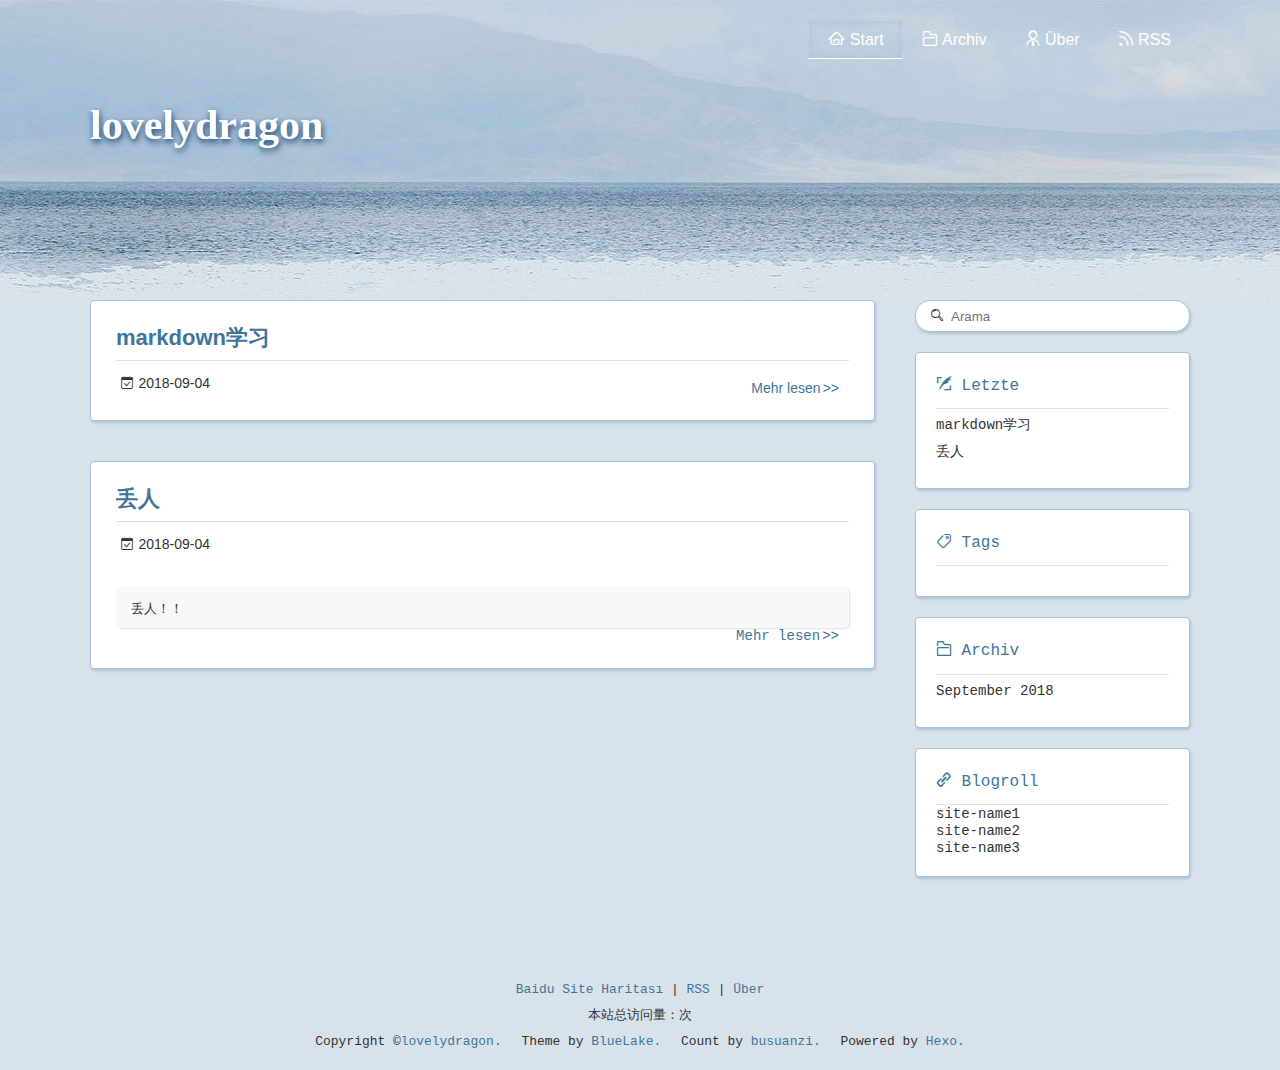
==== commit 1355a078: "Site updated: 2018-09-04 18:44:19" ====
--- a/index.html
+++ b/index.html
@@ -1 +1 @@
-<!DOCTYPE html><html lang="zh-Hans"><head><meta http-equiv="content-type" content="text/html; charset=utf-8"><meta content="width=device-width, initial-scale=1.0, maximum-scale=1.0, user-scalable=0" name="viewport"><meta content="yes" name="apple-mobile-web-app-capable"><meta content="black-translucent" name="apple-mobile-web-app-status-bar-style"><meta content="telephone=no" name="format-detection"><meta name="description"><title>Hexo</title><link rel="stylesheet" type="text/css" href="//fonts.neworld.org/css?family=Source+Code+Pro"><link rel="stylesheet" type="text/css" href="/css/style.css?v=2.0.1"><link rel="stylesheet" type="text/css" href="/css/highlight.css?v=2.0.1"><link rel="Shortcut Icon" href="/favicon.ico"><link rel="bookmark" href="/favicon.ico"><link rel="apple-touch-icon" href="/apple-touch-icon.png"><link rel="apple-touch-icon-precomposed" href="/apple-touch-icon.png"></head><body><div class="body_container"><div id="header"><div class="site-name"><h1 class="hidden">Hexo</h1><a id="logo" href="/.">Hexo</a><p class="description"></p></div><div id="nav-menu"><a href="/." class="current"><i class="fa fa-home"> Start</i></a><a href="/archives/"><i class="fa fa-archive"> Archiv</i></a><a href="/about/"><i class="fa fa-user"> Über</i></a><a href="/atom.xml"><i class="fa fa-rss"> RSS</i></a></div><div id="search-form"><div id="result-mask" class="hide"></div><label><input id="search-key" type="text" autocomplete="off" placeholder="Arama"></label><div id="result-wrap" class="hide"><div id="search-result"></div></div><div class="hide"><template id="search-tpl"><div class="item"><a href="/{path}" title="{title}"><div class="title">{title}</div><div class="time">{date}</div><div class="tags">{tags}</div></a></div></template></div></div></div><div id="layout" class="layout-g"><div class="layout-l"><div class="content_container"><div class="post"><h2 class="post-title"><a href="/2018/09/04/markdown学习/">markdown学习</a></h2><div class="post-meta"><p><span class="date">2018-09-04</span></p></div><p class="readmore"><a href="/2018/09/04/markdown学习/">Mehr lesen</a></p></div><div class="post"><h2 class="post-title"><a href="/2018/09/04/丢人/">丢人</a></h2><div class="post-meta"><p><span class="date">2018-09-04</span></p></div><div class="post-content"><pre><code>丢人！！</div><p class="readmore"><a href="/2018/09/04/丢人/">Mehr lesen</a></p></div></div></div><div class="layout-r"><div id="sidebar"><div class="search-pla"></div><div class="widget"><div class="widget-title"><i class="fa fa-xie"> Letzte</i></div><ul class="post-list"><li class="post-list-item"><a class="post-list-link" href="/2018/09/04/markdown学习/">markdown学习</a></li><li class="post-list-item"><a class="post-list-link" href="/2018/09/04/丢人/">丢人</a></li></ul></div><div class="widget"><div class="widget-title"><i class="fa fa-biao"> Tags</i></div><div class="tagcloud"></div></div><div class="widget"><div class="widget-title"><i class="fa fa-archive"> Archiv</i></div><ul class="archive-list"><li class="archive-list-item"><a class="archive-list-link" href="/archives/2018/09/">September 2018</a></li></ul></div><div class="widget"><div class="widget-title"><i class="fa fa-you"> Blogroll</i></div><ul></ul><a href="http://www.example1.com/" title="site-name1" target="_blank">site-name1</a><ul></ul><a href="http://www.example2.com/" title="site-name2" target="_blank">site-name2</a><ul></ul><a href="http://www.example3.com/" title="site-name3" target="_blank">site-name3</a></div></div></div></div><a id="totop" href="#top"></a><div id="footer"><div class="footer-info"><p><a href="/baidusitemap.xml">Baidu Site Haritası</a> |  <a href="/atom.xml">RSS</a> |  <a href="/about/">Über</a></p><p>本站总访问量：<i id="busuanzi_container_site_pv"><i id="busuanzi_value_site_pv"></i></i>次</p><p><span> Copyright &copy;<a href="/." rel="nofollow">lovelydragon.</a></span><span> Theme by<a rel="nofollow" target="_blank" href="https://github.com/chaooo/hexo-theme-BlueLake"> BlueLake.</a></span><span> Count by<a href="http://busuanzi.ibruce.info/"> busuanzi.</a></span><span> Powered by<a rel="nofollow" target="_blank" href="https://hexo.io"> Hexo.</a></span></p></div></div></div><script src="https://dn-lbstatics.qbox.me/busuanzi/2.3/busuanzi.pure.mini.js" async></script><script type="text/javascript" src="/js/search.json.js?v=2.0.1"></script><script type="text/javascript" src="/js/totop.js?v=2.0.1" async></script></body></html>+<!DOCTYPE html><html lang="zh-Hans"><head><meta http-equiv="content-type" content="text/html; charset=utf-8"><meta content="width=device-width, initial-scale=1.0, maximum-scale=1.0, user-scalable=0" name="viewport"><meta content="yes" name="apple-mobile-web-app-capable"><meta content="black-translucent" name="apple-mobile-web-app-status-bar-style"><meta content="telephone=no" name="format-detection"><meta name="description"><title>lovelydragon</title><link rel="stylesheet" type="text/css" href="//fonts.neworld.org/css?family=Source+Code+Pro"><link rel="stylesheet" type="text/css" href="/css/style.css?v=2.0.1"><link rel="stylesheet" type="text/css" href="/css/highlight.css?v=2.0.1"><link rel="Shortcut Icon" href="/favicon.ico"><link rel="bookmark" href="/favicon.ico"><link rel="apple-touch-icon" href="/apple-touch-icon.png"><link rel="apple-touch-icon-precomposed" href="/apple-touch-icon.png"></head><body><div class="body_container"><div id="header"><div class="site-name"><h1 class="hidden">lovelydragon</h1><a id="logo" href="/.">lovelydragon</a><p class="description"></p></div><div id="nav-menu"><a href="/." class="current"><i class="fa fa-home"> Start</i></a><a href="/archives/"><i class="fa fa-archive"> Archiv</i></a><a href="/about/"><i class="fa fa-user"> Über</i></a><a href="/atom.xml"><i class="fa fa-rss"> RSS</i></a></div><div id="search-form"><div id="result-mask" class="hide"></div><label><input id="search-key" type="text" autocomplete="off" placeholder="Arama"></label><div id="result-wrap" class="hide"><div id="search-result"></div></div><div class="hide"><template id="search-tpl"><div class="item"><a href="/{path}" title="{title}"><div class="title">{title}</div><div class="time">{date}</div><div class="tags">{tags}</div></a></div></template></div></div></div><div id="layout" class="layout-g"><div class="layout-l"><div class="content_container"><div class="post"><h2 class="post-title"><a href="/2018/09/04/markdown学习/">markdown学习</a></h2><div class="post-meta"><p><span class="date">2018-09-04</span></p></div><p class="readmore"><a href="/2018/09/04/markdown学习/">Mehr lesen</a></p></div><div class="post"><h2 class="post-title"><a href="/2018/09/04/丢人/">丢人</a></h2><div class="post-meta"><p><span class="date">2018-09-04</span></p></div><div class="post-content"><pre><code>丢人！！</div><p class="readmore"><a href="/2018/09/04/丢人/">Mehr lesen</a></p></div></div></div><div class="layout-r"><div id="sidebar"><div class="search-pla"></div><div class="widget"><div class="widget-title"><i class="fa fa-xie"> Letzte</i></div><ul class="post-list"><li class="post-list-item"><a class="post-list-link" href="/2018/09/04/markdown学习/">markdown学习</a></li><li class="post-list-item"><a class="post-list-link" href="/2018/09/04/丢人/">丢人</a></li></ul></div><div class="widget"><div class="widget-title"><i class="fa fa-biao"> Tags</i></div><div class="tagcloud"></div></div><div class="widget"><div class="widget-title"><i class="fa fa-archive"> Archiv</i></div><ul class="archive-list"><li class="archive-list-item"><a class="archive-list-link" href="/archives/2018/09/">September 2018</a></li></ul></div><div class="widget"><div class="widget-title"><i class="fa fa-you"> Blogroll</i></div><ul></ul><a href="http://www.example1.com/" title="site-name1" target="_blank">site-name1</a><ul></ul><a href="http://www.example2.com/" title="site-name2" target="_blank">site-name2</a><ul></ul><a href="http://www.example3.com/" title="site-name3" target="_blank">site-name3</a></div></div></div></div><a id="totop" href="#top"></a><div id="footer"><div class="footer-info"><p><a href="/baidusitemap.xml">Baidu Site Haritası</a> |  <a href="/atom.xml">RSS</a> |  <a href="/about/">Über</a></p><p>本站总访问量：<i id="busuanzi_container_site_pv"><i id="busuanzi_value_site_pv"></i></i>次</p><p><span> Copyright &copy;<a href="/." rel="nofollow">lovelydragon.</a></span><span> Theme by<a rel="nofollow" target="_blank" href="https://github.com/chaooo/hexo-theme-BlueLake"> BlueLake.</a></span><span> Count by<a href="http://busuanzi.ibruce.info/"> busuanzi.</a></span><span> Powered by<a rel="nofollow" target="_blank" href="https://hexo.io"> Hexo.</a></span></p></div></div></div><script src="https://dn-lbstatics.qbox.me/busuanzi/2.3/busuanzi.pure.mini.js" async></script><script type="text/javascript" src="/js/search.json.js?v=2.0.1"></script><script type="text/javascript" src="/js/totop.js?v=2.0.1" async></script></body></html>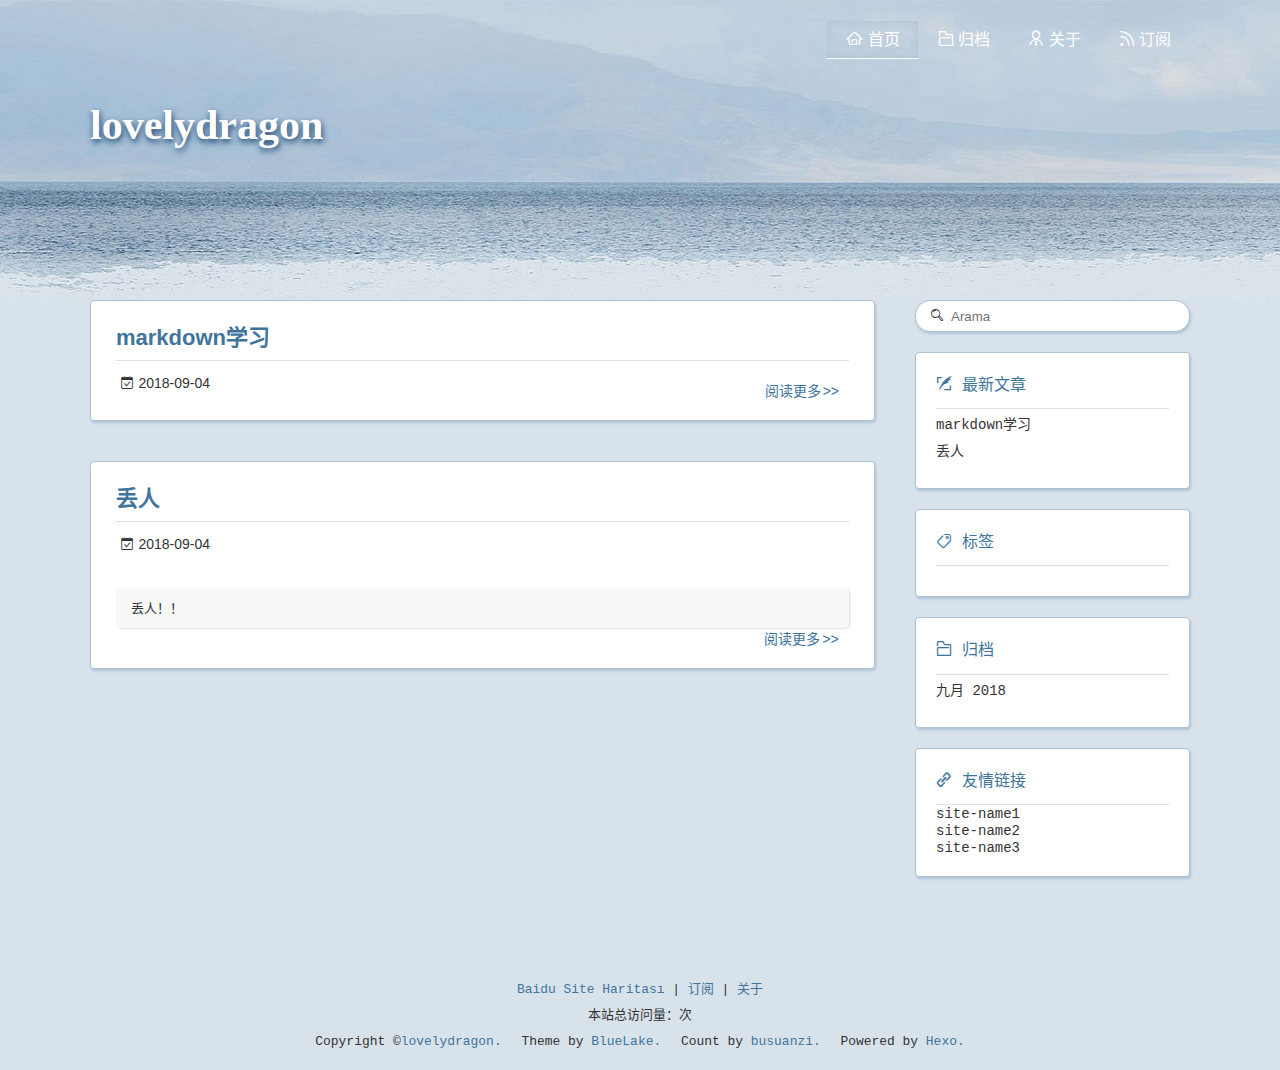
==== commit fa7c2b81: "Site updated: 2018-09-04 20:45:04" ====
--- a/index.html
+++ b/index.html
@@ -1 +1 @@
-<!DOCTYPE html><html lang="zh-Hans"><head><meta http-equiv="content-type" content="text/html; charset=utf-8"><meta content="width=device-width, initial-scale=1.0, maximum-scale=1.0, user-scalable=0" name="viewport"><meta content="yes" name="apple-mobile-web-app-capable"><meta content="black-translucent" name="apple-mobile-web-app-status-bar-style"><meta content="telephone=no" name="format-detection"><meta name="description"><title>lovelydragon</title><link rel="stylesheet" type="text/css" href="//fonts.neworld.org/css?family=Source+Code+Pro"><link rel="stylesheet" type="text/css" href="/css/style.css?v=2.0.1"><link rel="stylesheet" type="text/css" href="/css/highlight.css?v=2.0.1"><link rel="Shortcut Icon" href="/favicon.ico"><link rel="bookmark" href="/favicon.ico"><link rel="apple-touch-icon" href="/apple-touch-icon.png"><link rel="apple-touch-icon-precomposed" href="/apple-touch-icon.png"></head><body><div class="body_container"><div id="header"><div class="site-name"><h1 class="hidden">lovelydragon</h1><a id="logo" href="/.">lovelydragon</a><p class="description"></p></div><div id="nav-menu"><a href="/." class="current"><i class="fa fa-home"> Start</i></a><a href="/archives/"><i class="fa fa-archive"> Archiv</i></a><a href="/about/"><i class="fa fa-user"> Über</i></a><a href="/atom.xml"><i class="fa fa-rss"> RSS</i></a></div><div id="search-form"><div id="result-mask" class="hide"></div><label><input id="search-key" type="text" autocomplete="off" placeholder="Arama"></label><div id="result-wrap" class="hide"><div id="search-result"></div></div><div class="hide"><template id="search-tpl"><div class="item"><a href="/{path}" title="{title}"><div class="title">{title}</div><div class="time">{date}</div><div class="tags">{tags}</div></a></div></template></div></div></div><div id="layout" class="layout-g"><div class="layout-l"><div class="content_container"><div class="post"><h2 class="post-title"><a href="/2018/09/04/markdown学习/">markdown学习</a></h2><div class="post-meta"><p><span class="date">2018-09-04</span></p></div><p class="readmore"><a href="/2018/09/04/markdown学习/">Mehr lesen</a></p></div><div class="post"><h2 class="post-title"><a href="/2018/09/04/丢人/">丢人</a></h2><div class="post-meta"><p><span class="date">2018-09-04</span></p></div><div class="post-content"><pre><code>丢人！！</div><p class="readmore"><a href="/2018/09/04/丢人/">Mehr lesen</a></p></div></div></div><div class="layout-r"><div id="sidebar"><div class="search-pla"></div><div class="widget"><div class="widget-title"><i class="fa fa-xie"> Letzte</i></div><ul class="post-list"><li class="post-list-item"><a class="post-list-link" href="/2018/09/04/markdown学习/">markdown学习</a></li><li class="post-list-item"><a class="post-list-link" href="/2018/09/04/丢人/">丢人</a></li></ul></div><div class="widget"><div class="widget-title"><i class="fa fa-biao"> Tags</i></div><div class="tagcloud"></div></div><div class="widget"><div class="widget-title"><i class="fa fa-archive"> Archiv</i></div><ul class="archive-list"><li class="archive-list-item"><a class="archive-list-link" href="/archives/2018/09/">September 2018</a></li></ul></div><div class="widget"><div class="widget-title"><i class="fa fa-you"> Blogroll</i></div><ul></ul><a href="http://www.example1.com/" title="site-name1" target="_blank">site-name1</a><ul></ul><a href="http://www.example2.com/" title="site-name2" target="_blank">site-name2</a><ul></ul><a href="http://www.example3.com/" title="site-name3" target="_blank">site-name3</a></div></div></div></div><a id="totop" href="#top"></a><div id="footer"><div class="footer-info"><p><a href="/baidusitemap.xml">Baidu Site Haritası</a> |  <a href="/atom.xml">RSS</a> |  <a href="/about/">Über</a></p><p>本站总访问量：<i id="busuanzi_container_site_pv"><i id="busuanzi_value_site_pv"></i></i>次</p><p><span> Copyright &copy;<a href="/." rel="nofollow">lovelydragon.</a></span><span> Theme by<a rel="nofollow" target="_blank" href="https://github.com/chaooo/hexo-theme-BlueLake"> BlueLake.</a></span><span> Count by<a href="http://busuanzi.ibruce.info/"> busuanzi.</a></span><span> Powered by<a rel="nofollow" target="_blank" href="https://hexo.io"> Hexo.</a></span></p></div></div></div><script src="https://dn-lbstatics.qbox.me/busuanzi/2.3/busuanzi.pure.mini.js" async></script><script type="text/javascript" src="/js/search.json.js?v=2.0.1"></script><script type="text/javascript" src="/js/totop.js?v=2.0.1" async></script></body></html>+<!DOCTYPE html><html lang="zh-CN"><head><meta http-equiv="content-type" content="text/html; charset=utf-8"><meta content="width=device-width, initial-scale=1.0, maximum-scale=1.0, user-scalable=0" name="viewport"><meta content="yes" name="apple-mobile-web-app-capable"><meta content="black-translucent" name="apple-mobile-web-app-status-bar-style"><meta content="telephone=no" name="format-detection"><meta name="description" content="lonely space"><meta name="keywords" content="计算机语言，日常，"><title>lovelydragon</title><link rel="stylesheet" type="text/css" href="//fonts.neworld.org/css?family=Source+Code+Pro"><link rel="stylesheet" type="text/css" href="/css/style.css?v=2.0.1"><link rel="stylesheet" type="text/css" href="/css/highlight.css?v=2.0.1"><link rel="Shortcut Icon" href="/favicon.ico"><link rel="bookmark" href="/favicon.ico"><link rel="apple-touch-icon" href="/apple-touch-icon.png"><link rel="apple-touch-icon-precomposed" href="/apple-touch-icon.png"></head><body><div class="body_container"><div id="header"><div class="site-name"><h1 class="hidden">lovelydragon</h1><a id="logo" href="/.">lovelydragon</a><p class="description"></p></div><div id="nav-menu"><a href="/." class="current"><i class="fa fa-home"> 首页</i></a><a href="/archives/"><i class="fa fa-archive"> 归档</i></a><a href="/about/"><i class="fa fa-user"> 关于</i></a><a href="/atom.xml"><i class="fa fa-rss"> 订阅</i></a></div><div id="search-form"><div id="result-mask" class="hide"></div><label><input id="search-key" type="text" autocomplete="off" placeholder="Arama"></label><div id="result-wrap" class="hide"><div id="search-result"></div></div><div class="hide"><template id="search-tpl"><div class="item"><a href="/{path}" title="{title}"><div class="title">{title}</div><div class="time">{date}</div><div class="tags">{tags}</div></a></div></template></div></div></div><div id="layout" class="layout-g"><div class="layout-l"><div class="content_container"><div class="post"><h2 class="post-title"><a href="/2018/09/04/markdown学习/">markdown学习</a></h2><div class="post-meta"><p><span class="date">2018-09-04</span></p></div><p class="readmore"><a href="/2018/09/04/markdown学习/">阅读更多</a></p></div><div class="post"><h2 class="post-title"><a href="/2018/09/04/丢人/">丢人</a></h2><div class="post-meta"><p><span class="date">2018-09-04</span></p></div><div class="post-content"><pre><code>丢人！！</div><p class="readmore"><a href="/2018/09/04/丢人/">阅读更多</a></p></div></div></div><div class="layout-r"><div id="sidebar"><div class="search-pla"></div><div class="widget"><div class="widget-title"><i class="fa fa-xie"> 最新文章</i></div><ul class="post-list"><li class="post-list-item"><a class="post-list-link" href="/2018/09/04/markdown学习/">markdown学习</a></li><li class="post-list-item"><a class="post-list-link" href="/2018/09/04/丢人/">丢人</a></li></ul></div><div class="widget"><div class="widget-title"><i class="fa fa-biao"> 标签</i></div><div class="tagcloud"></div></div><div class="widget"><div class="widget-title"><i class="fa fa-archive"> 归档</i></div><ul class="archive-list"><li class="archive-list-item"><a class="archive-list-link" href="/archives/2018/09/">九月 2018</a></li></ul></div><div class="widget"><div class="widget-title"><i class="fa fa-you"> 友情链接</i></div><ul></ul><a href="http://www.example1.com/" title="site-name1" target="_blank">site-name1</a><ul></ul><a href="http://www.example2.com/" title="site-name2" target="_blank">site-name2</a><ul></ul><a href="http://www.example3.com/" title="site-name3" target="_blank">site-name3</a></div></div></div></div><a id="totop" href="#top"></a><div id="footer"><div class="footer-info"><p><a href="/baidusitemap.xml">Baidu Site Haritası</a> |  <a href="/atom.xml">订阅</a> |  <a href="/about/">关于</a></p><p>本站总访问量：<i id="busuanzi_container_site_pv"><i id="busuanzi_value_site_pv"></i></i>次</p><p><span> Copyright &copy;<a href="/." rel="nofollow">lovelydragon.</a></span><span> Theme by<a rel="nofollow" target="_blank" href="https://github.com/chaooo/hexo-theme-BlueLake"> BlueLake.</a></span><span> Count by<a href="http://busuanzi.ibruce.info/"> busuanzi.</a></span><span> Powered by<a rel="nofollow" target="_blank" href="https://hexo.io"> Hexo.</a></span></p></div></div></div><script src="https://dn-lbstatics.qbox.me/busuanzi/2.3/busuanzi.pure.mini.js" async></script><script type="text/javascript" src="/js/search.json.js?v=2.0.1"></script><script type="text/javascript" src="/js/totop.js?v=2.0.1" async></script></body></html>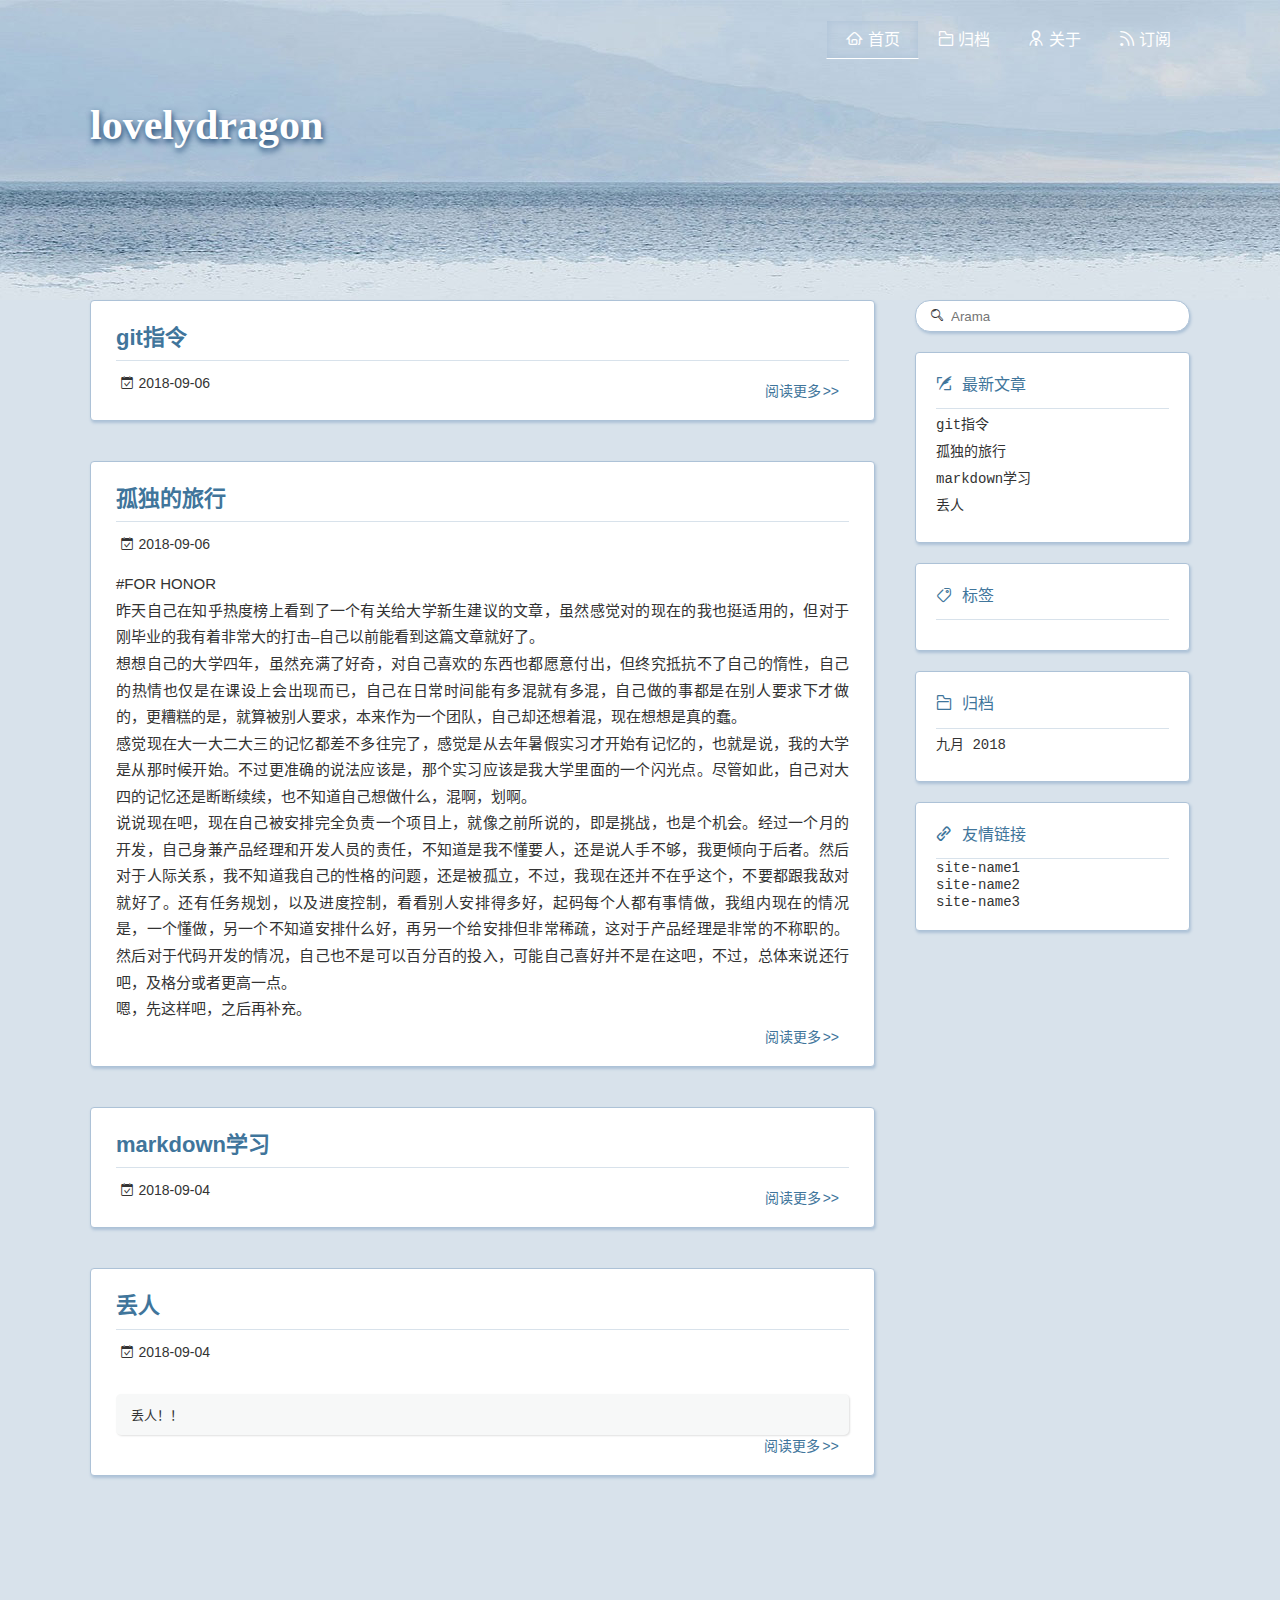
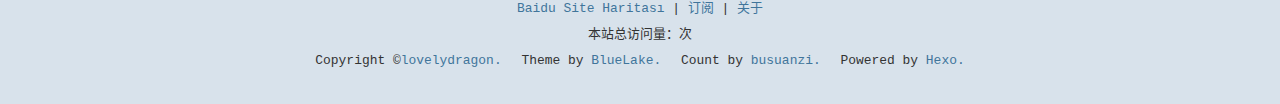
==== commit 01a3fab7: "Site updated: 2018-09-06 08:58:44" ====
--- a/index.html
+++ b/index.html
@@ -1 +1 @@
-<!DOCTYPE html><html lang="zh-CN"><head><meta http-equiv="content-type" content="text/html; charset=utf-8"><meta content="width=device-width, initial-scale=1.0, maximum-scale=1.0, user-scalable=0" name="viewport"><meta content="yes" name="apple-mobile-web-app-capable"><meta content="black-translucent" name="apple-mobile-web-app-status-bar-style"><meta content="telephone=no" name="format-detection"><meta name="description" content="lonely space"><meta name="keywords" content="计算机语言，日常，"><title>lovelydragon</title><link rel="stylesheet" type="text/css" href="//fonts.neworld.org/css?family=Source+Code+Pro"><link rel="stylesheet" type="text/css" href="/css/style.css?v=2.0.1"><link rel="stylesheet" type="text/css" href="/css/highlight.css?v=2.0.1"><link rel="Shortcut Icon" href="/favicon.ico"><link rel="bookmark" href="/favicon.ico"><link rel="apple-touch-icon" href="/apple-touch-icon.png"><link rel="apple-touch-icon-precomposed" href="/apple-touch-icon.png"></head><body><div class="body_container"><div id="header"><div class="site-name"><h1 class="hidden">lovelydragon</h1><a id="logo" href="/.">lovelydragon</a><p class="description"></p></div><div id="nav-menu"><a href="/." class="current"><i class="fa fa-home"> 首页</i></a><a href="/archives/"><i class="fa fa-archive"> 归档</i></a><a href="/about/"><i class="fa fa-user"> 关于</i></a><a href="/atom.xml"><i class="fa fa-rss"> 订阅</i></a></div><div id="search-form"><div id="result-mask" class="hide"></div><label><input id="search-key" type="text" autocomplete="off" placeholder="Arama"></label><div id="result-wrap" class="hide"><div id="search-result"></div></div><div class="hide"><template id="search-tpl"><div class="item"><a href="/{path}" title="{title}"><div class="title">{title}</div><div class="time">{date}</div><div class="tags">{tags}</div></a></div></template></div></div></div><div id="layout" class="layout-g"><div class="layout-l"><div class="content_container"><div class="post"><h2 class="post-title"><a href="/2018/09/04/markdown学习/">markdown学习</a></h2><div class="post-meta"><p><span class="date">2018-09-04</span></p></div><p class="readmore"><a href="/2018/09/04/markdown学习/">阅读更多</a></p></div><div class="post"><h2 class="post-title"><a href="/2018/09/04/丢人/">丢人</a></h2><div class="post-meta"><p><span class="date">2018-09-04</span></p></div><div class="post-content"><pre><code>丢人！！</div><p class="readmore"><a href="/2018/09/04/丢人/">阅读更多</a></p></div></div></div><div class="layout-r"><div id="sidebar"><div class="search-pla"></div><div class="widget"><div class="widget-title"><i class="fa fa-xie"> 最新文章</i></div><ul class="post-list"><li class="post-list-item"><a class="post-list-link" href="/2018/09/04/markdown学习/">markdown学习</a></li><li class="post-list-item"><a class="post-list-link" href="/2018/09/04/丢人/">丢人</a></li></ul></div><div class="widget"><div class="widget-title"><i class="fa fa-biao"> 标签</i></div><div class="tagcloud"></div></div><div class="widget"><div class="widget-title"><i class="fa fa-archive"> 归档</i></div><ul class="archive-list"><li class="archive-list-item"><a class="archive-list-link" href="/archives/2018/09/">九月 2018</a></li></ul></div><div class="widget"><div class="widget-title"><i class="fa fa-you"> 友情链接</i></div><ul></ul><a href="http://www.example1.com/" title="site-name1" target="_blank">site-name1</a><ul></ul><a href="http://www.example2.com/" title="site-name2" target="_blank">site-name2</a><ul></ul><a href="http://www.example3.com/" title="site-name3" target="_blank">site-name3</a></div></div></div></div><a id="totop" href="#top"></a><div id="footer"><div class="footer-info"><p><a href="/baidusitemap.xml">Baidu Site Haritası</a> |  <a href="/atom.xml">订阅</a> |  <a href="/about/">关于</a></p><p>本站总访问量：<i id="busuanzi_container_site_pv"><i id="busuanzi_value_site_pv"></i></i>次</p><p><span> Copyright &copy;<a href="/." rel="nofollow">lovelydragon.</a></span><span> Theme by<a rel="nofollow" target="_blank" href="https://github.com/chaooo/hexo-theme-BlueLake"> BlueLake.</a></span><span> Count by<a href="http://busuanzi.ibruce.info/"> busuanzi.</a></span><span> Powered by<a rel="nofollow" target="_blank" href="https://hexo.io"> Hexo.</a></span></p></div></div></div><script src="https://dn-lbstatics.qbox.me/busuanzi/2.3/busuanzi.pure.mini.js" async></script><script type="text/javascript" src="/js/search.json.js?v=2.0.1"></script><script type="text/javascript" src="/js/totop.js?v=2.0.1" async></script></body></html>+<!DOCTYPE html><html lang="zh-CN"><head><meta http-equiv="content-type" content="text/html; charset=utf-8"><meta content="width=device-width, initial-scale=1.0, maximum-scale=1.0, user-scalable=0" name="viewport"><meta content="yes" name="apple-mobile-web-app-capable"><meta content="black-translucent" name="apple-mobile-web-app-status-bar-style"><meta content="telephone=no" name="format-detection"><meta name="description" content="lonely space"><meta name="keywords" content="计算机语言，日常，"><title>lovelydragon</title><link rel="stylesheet" type="text/css" href="//fonts.neworld.org/css?family=Source+Code+Pro"><link rel="stylesheet" type="text/css" href="/css/style.css?v=2.0.1"><link rel="stylesheet" type="text/css" href="/css/highlight.css?v=2.0.1"><link rel="Shortcut Icon" href="/favicon.ico"><link rel="bookmark" href="/favicon.ico"><link rel="apple-touch-icon" href="/apple-touch-icon.png"><link rel="apple-touch-icon-precomposed" href="/apple-touch-icon.png"></head><body><div class="body_container"><div id="header"><div class="site-name"><h1 class="hidden">lovelydragon</h1><a id="logo" href="/.">lovelydragon</a><p class="description"></p></div><div id="nav-menu"><a href="/." class="current"><i class="fa fa-home"> 首页</i></a><a href="/archives/"><i class="fa fa-archive"> 归档</i></a><a href="/about/"><i class="fa fa-user"> 关于</i></a><a href="/atom.xml"><i class="fa fa-rss"> 订阅</i></a></div><div id="search-form"><div id="result-mask" class="hide"></div><label><input id="search-key" type="text" autocomplete="off" placeholder="Arama"></label><div id="result-wrap" class="hide"><div id="search-result"></div></div><div class="hide"><template id="search-tpl"><div class="item"><a href="/{path}" title="{title}"><div class="title">{title}</div><div class="time">{date}</div><div class="tags">{tags}</div></a></div></template></div></div></div><div id="layout" class="layout-g"><div class="layout-l"><div class="content_container"><div class="post"><h2 class="post-title"><a href="/2018/09/06/git指令/">git指令</a></h2><div class="post-meta"><p><span class="date">2018-09-06</span></p></div><p class="readmore"><a href="/2018/09/06/git指令/">阅读更多</a></p></div><div class="post"><h2 class="post-title"><a href="/2018/09/06/孤独的旅行/">孤独的旅行</a></h2><div class="post-meta"><p><span class="date">2018-09-06</span></p></div><div class="post-content"><p>#FOR HONOR<br>    昨天自己在知乎热度榜上看到了一个有关给大学新生建议的文章，虽然感觉对的现在的我也挺适用的，但对于刚毕业的我有着非常大的打击–自己以前能看到这篇文章就好了。<br>    想想自己的大学四年，虽然充满了好奇，对自己喜欢的东西也都愿意付出，但终究抵抗不了自己的惰性，自己的热情也仅是在课设上会出现而已，自己在日常时间能有多混就有多混，自己做的事都是在别人要求下才做的，更糟糕的是，就算被别人要求，本来作为一个团队，自己却还想着混，现在想想是真的蠢。<br>    感觉现在大一大二大三的记忆都差不多往完了，感觉是从去年暑假实习才开始有记忆的，也就是说，我的大学是从那时候开始。不过更准确的说法应该是，那个实习应该是我大学里面的一个闪光点。尽管如此，自己对大四的记忆还是断断续续，也不知道自己想做什么，混啊，划啊。<br>    说说现在吧，现在自己被安排完全负责一个项目上，就像之前所说的，即是挑战，也是个机会。经过一个月的开发，自己身兼产品经理和开发人员的责任，不知道是我不懂要人，还是说人手不够，我更倾向于后者。然后对于人际关系，我不知道我自己的性格的问题，还是被孤立，不过，我现在还并不在乎这个，不要都跟我敌对就好了。还有任务规划，以及进度控制，看看别人安排得多好，起码每个人都有事情做，我组内现在的情况是，一个懂做，另一个不知道安排什么好，再另一个给安排但非常稀疏，这对于产品经理是非常的不称职的。然后对于代码开发的情况，自己也不是可以百分百的投入，可能自己喜好并不是在这吧，不过，总体来说还行吧，及格分或者更高一点。<br>    嗯，先这样吧，之后再补充。</p></div><p class="readmore"><a href="/2018/09/06/孤独的旅行/">阅读更多</a></p></div><div class="post"><h2 class="post-title"><a href="/2018/09/04/markdown学习/">markdown学习</a></h2><div class="post-meta"><p><span class="date">2018-09-04</span></p></div><p class="readmore"><a href="/2018/09/04/markdown学习/">阅读更多</a></p></div><div class="post"><h2 class="post-title"><a href="/2018/09/04/丢人/">丢人</a></h2><div class="post-meta"><p><span class="date">2018-09-04</span></p></div><div class="post-content"><pre><code>丢人！！</div><p class="readmore"><a href="/2018/09/04/丢人/">阅读更多</a></p></div></div></div><div class="layout-r"><div id="sidebar"><div class="search-pla"></div><div class="widget"><div class="widget-title"><i class="fa fa-xie"> 最新文章</i></div><ul class="post-list"><li class="post-list-item"><a class="post-list-link" href="/2018/09/06/git指令/">git指令</a></li><li class="post-list-item"><a class="post-list-link" href="/2018/09/06/孤独的旅行/">孤独的旅行</a></li><li class="post-list-item"><a class="post-list-link" href="/2018/09/04/markdown学习/">markdown学习</a></li><li class="post-list-item"><a class="post-list-link" href="/2018/09/04/丢人/">丢人</a></li></ul></div><div class="widget"><div class="widget-title"><i class="fa fa-biao"> 标签</i></div><div class="tagcloud"></div></div><div class="widget"><div class="widget-title"><i class="fa fa-archive"> 归档</i></div><ul class="archive-list"><li class="archive-list-item"><a class="archive-list-link" href="/archives/2018/09/">九月 2018</a></li></ul></div><div class="widget"><div class="widget-title"><i class="fa fa-you"> 友情链接</i></div><ul></ul><a href="http://www.example1.com/" title="site-name1" target="_blank">site-name1</a><ul></ul><a href="http://www.example2.com/" title="site-name2" target="_blank">site-name2</a><ul></ul><a href="http://www.example3.com/" title="site-name3" target="_blank">site-name3</a></div></div></div></div><a id="totop" href="#top"></a><div id="footer"><div class="footer-info"><p><a href="/baidusitemap.xml">Baidu Site Haritası</a> |  <a href="/atom.xml">订阅</a> |  <a href="/about/">关于</a></p><p>本站总访问量：<i id="busuanzi_container_site_pv"><i id="busuanzi_value_site_pv"></i></i>次</p><p><span> Copyright &copy;<a href="/." rel="nofollow">lovelydragon.</a></span><span> Theme by<a rel="nofollow" target="_blank" href="https://github.com/chaooo/hexo-theme-BlueLake"> BlueLake.</a></span><span> Count by<a href="http://busuanzi.ibruce.info/"> busuanzi.</a></span><span> Powered by<a rel="nofollow" target="_blank" href="https://hexo.io"> Hexo.</a></span></p></div></div></div><script src="https://dn-lbstatics.qbox.me/busuanzi/2.3/busuanzi.pure.mini.js" async></script><script type="text/javascript" src="/js/search.json.js?v=2.0.1"></script><script type="text/javascript" src="/js/totop.js?v=2.0.1" async></script></body></html>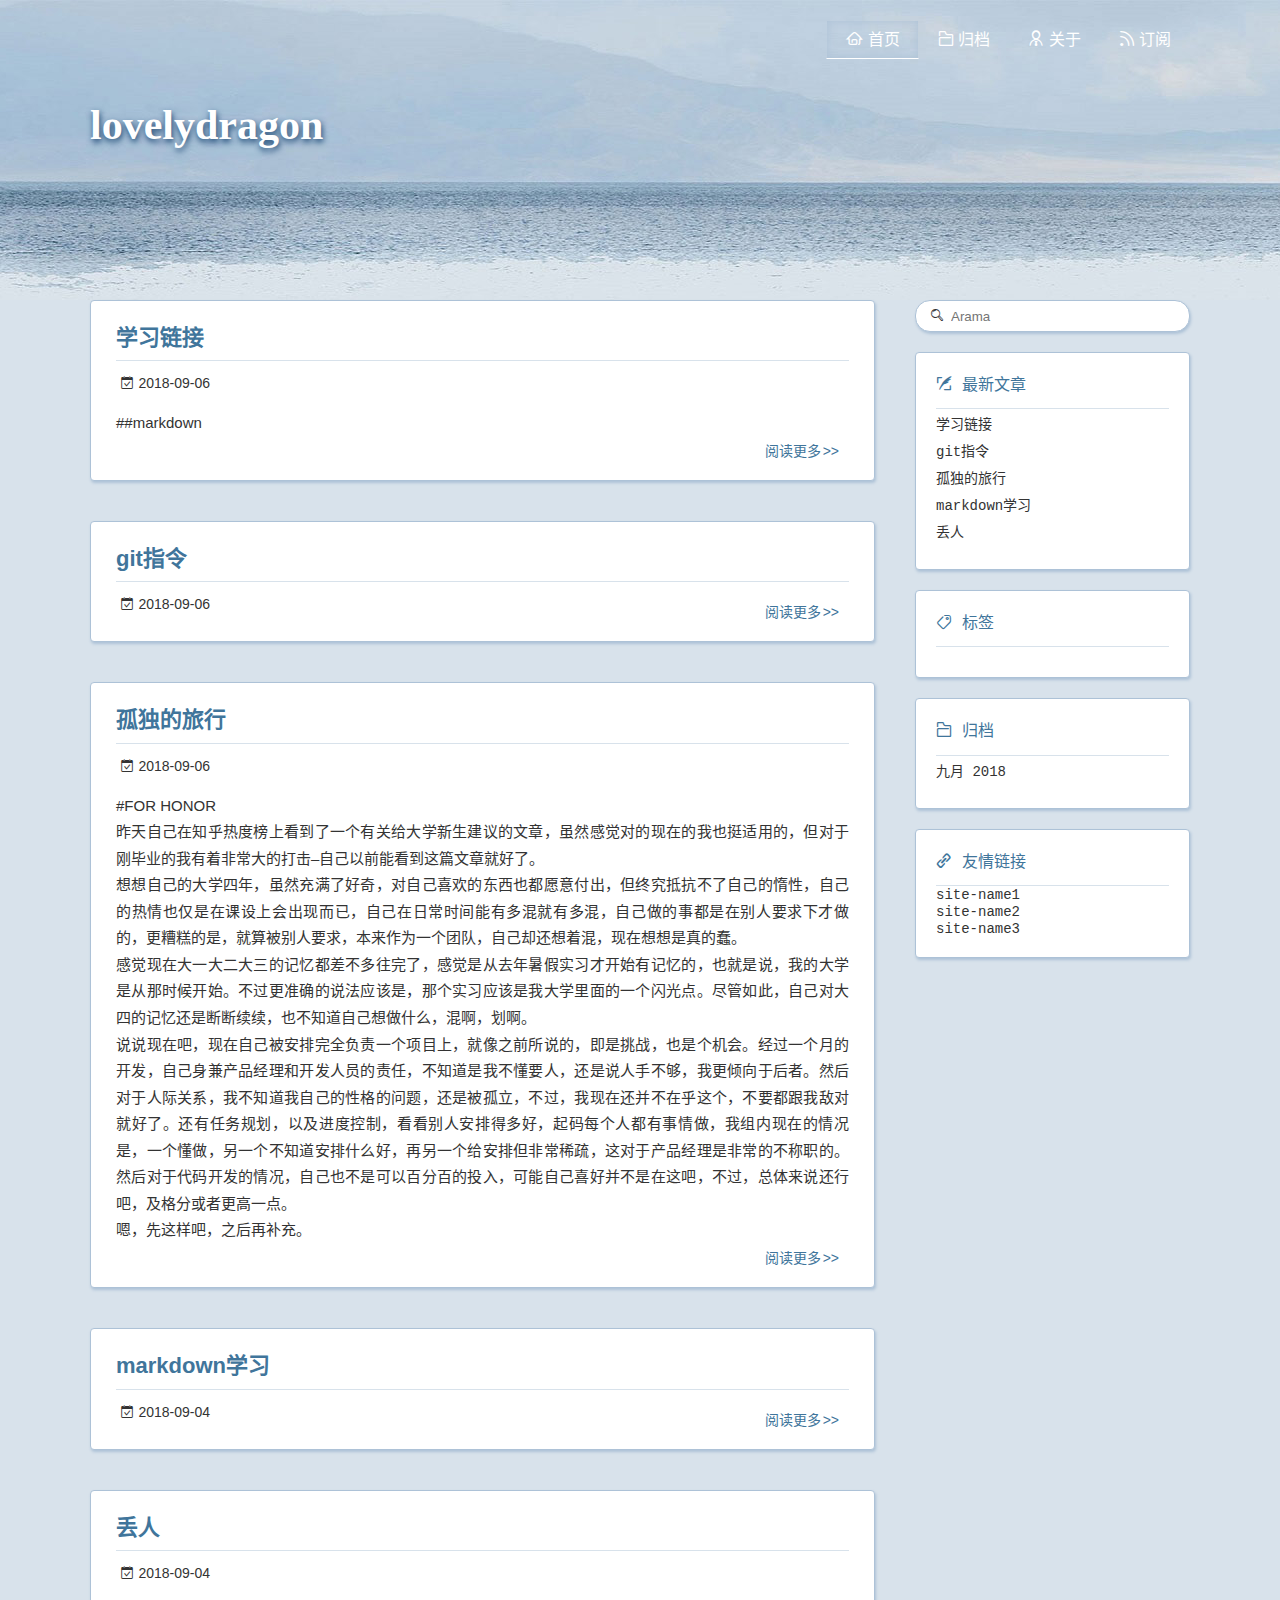
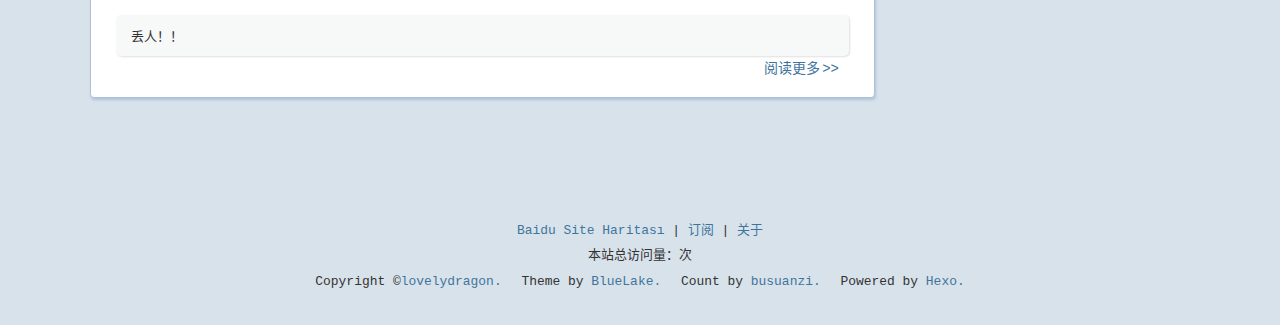
==== commit 2b401a79: "Site updated: 2018-09-06 21:39:48" ====
--- a/index.html
+++ b/index.html
@@ -1 +1 @@
-<!DOCTYPE html><html lang="zh-CN"><head><meta http-equiv="content-type" content="text/html; charset=utf-8"><meta content="width=device-width, initial-scale=1.0, maximum-scale=1.0, user-scalable=0" name="viewport"><meta content="yes" name="apple-mobile-web-app-capable"><meta content="black-translucent" name="apple-mobile-web-app-status-bar-style"><meta content="telephone=no" name="format-detection"><meta name="description" content="lonely space"><meta name="keywords" content="计算机语言，日常，"><title>lovelydragon</title><link rel="stylesheet" type="text/css" href="//fonts.neworld.org/css?family=Source+Code+Pro"><link rel="stylesheet" type="text/css" href="/css/style.css?v=2.0.1"><link rel="stylesheet" type="text/css" href="/css/highlight.css?v=2.0.1"><link rel="Shortcut Icon" href="/favicon.ico"><link rel="bookmark" href="/favicon.ico"><link rel="apple-touch-icon" href="/apple-touch-icon.png"><link rel="apple-touch-icon-precomposed" href="/apple-touch-icon.png"></head><body><div class="body_container"><div id="header"><div class="site-name"><h1 class="hidden">lovelydragon</h1><a id="logo" href="/.">lovelydragon</a><p class="description"></p></div><div id="nav-menu"><a href="/." class="current"><i class="fa fa-home"> 首页</i></a><a href="/archives/"><i class="fa fa-archive"> 归档</i></a><a href="/about/"><i class="fa fa-user"> 关于</i></a><a href="/atom.xml"><i class="fa fa-rss"> 订阅</i></a></div><div id="search-form"><div id="result-mask" class="hide"></div><label><input id="search-key" type="text" autocomplete="off" placeholder="Arama"></label><div id="result-wrap" class="hide"><div id="search-result"></div></div><div class="hide"><template id="search-tpl"><div class="item"><a href="/{path}" title="{title}"><div class="title">{title}</div><div class="time">{date}</div><div class="tags">{tags}</div></a></div></template></div></div></div><div id="layout" class="layout-g"><div class="layout-l"><div class="content_container"><div class="post"><h2 class="post-title"><a href="/2018/09/06/git指令/">git指令</a></h2><div class="post-meta"><p><span class="date">2018-09-06</span></p></div><p class="readmore"><a href="/2018/09/06/git指令/">阅读更多</a></p></div><div class="post"><h2 class="post-title"><a href="/2018/09/06/孤独的旅行/">孤独的旅行</a></h2><div class="post-meta"><p><span class="date">2018-09-06</span></p></div><div class="post-content"><p>#FOR HONOR<br>    昨天自己在知乎热度榜上看到了一个有关给大学新生建议的文章，虽然感觉对的现在的我也挺适用的，但对于刚毕业的我有着非常大的打击–自己以前能看到这篇文章就好了。<br>    想想自己的大学四年，虽然充满了好奇，对自己喜欢的东西也都愿意付出，但终究抵抗不了自己的惰性，自己的热情也仅是在课设上会出现而已，自己在日常时间能有多混就有多混，自己做的事都是在别人要求下才做的，更糟糕的是，就算被别人要求，本来作为一个团队，自己却还想着混，现在想想是真的蠢。<br>    感觉现在大一大二大三的记忆都差不多往完了，感觉是从去年暑假实习才开始有记忆的，也就是说，我的大学是从那时候开始。不过更准确的说法应该是，那个实习应该是我大学里面的一个闪光点。尽管如此，自己对大四的记忆还是断断续续，也不知道自己想做什么，混啊，划啊。<br>    说说现在吧，现在自己被安排完全负责一个项目上，就像之前所说的，即是挑战，也是个机会。经过一个月的开发，自己身兼产品经理和开发人员的责任，不知道是我不懂要人，还是说人手不够，我更倾向于后者。然后对于人际关系，我不知道我自己的性格的问题，还是被孤立，不过，我现在还并不在乎这个，不要都跟我敌对就好了。还有任务规划，以及进度控制，看看别人安排得多好，起码每个人都有事情做，我组内现在的情况是，一个懂做，另一个不知道安排什么好，再另一个给安排但非常稀疏，这对于产品经理是非常的不称职的。然后对于代码开发的情况，自己也不是可以百分百的投入，可能自己喜好并不是在这吧，不过，总体来说还行吧，及格分或者更高一点。<br>    嗯，先这样吧，之后再补充。</p></div><p class="readmore"><a href="/2018/09/06/孤独的旅行/">阅读更多</a></p></div><div class="post"><h2 class="post-title"><a href="/2018/09/04/markdown学习/">markdown学习</a></h2><div class="post-meta"><p><span class="date">2018-09-04</span></p></div><p class="readmore"><a href="/2018/09/04/markdown学习/">阅读更多</a></p></div><div class="post"><h2 class="post-title"><a href="/2018/09/04/丢人/">丢人</a></h2><div class="post-meta"><p><span class="date">2018-09-04</span></p></div><div class="post-content"><pre><code>丢人！！</div><p class="readmore"><a href="/2018/09/04/丢人/">阅读更多</a></p></div></div></div><div class="layout-r"><div id="sidebar"><div class="search-pla"></div><div class="widget"><div class="widget-title"><i class="fa fa-xie"> 最新文章</i></div><ul class="post-list"><li class="post-list-item"><a class="post-list-link" href="/2018/09/06/git指令/">git指令</a></li><li class="post-list-item"><a class="post-list-link" href="/2018/09/06/孤独的旅行/">孤独的旅行</a></li><li class="post-list-item"><a class="post-list-link" href="/2018/09/04/markdown学习/">markdown学习</a></li><li class="post-list-item"><a class="post-list-link" href="/2018/09/04/丢人/">丢人</a></li></ul></div><div class="widget"><div class="widget-title"><i class="fa fa-biao"> 标签</i></div><div class="tagcloud"></div></div><div class="widget"><div class="widget-title"><i class="fa fa-archive"> 归档</i></div><ul class="archive-list"><li class="archive-list-item"><a class="archive-list-link" href="/archives/2018/09/">九月 2018</a></li></ul></div><div class="widget"><div class="widget-title"><i class="fa fa-you"> 友情链接</i></div><ul></ul><a href="http://www.example1.com/" title="site-name1" target="_blank">site-name1</a><ul></ul><a href="http://www.example2.com/" title="site-name2" target="_blank">site-name2</a><ul></ul><a href="http://www.example3.com/" title="site-name3" target="_blank">site-name3</a></div></div></div></div><a id="totop" href="#top"></a><div id="footer"><div class="footer-info"><p><a href="/baidusitemap.xml">Baidu Site Haritası</a> |  <a href="/atom.xml">订阅</a> |  <a href="/about/">关于</a></p><p>本站总访问量：<i id="busuanzi_container_site_pv"><i id="busuanzi_value_site_pv"></i></i>次</p><p><span> Copyright &copy;<a href="/." rel="nofollow">lovelydragon.</a></span><span> Theme by<a rel="nofollow" target="_blank" href="https://github.com/chaooo/hexo-theme-BlueLake"> BlueLake.</a></span><span> Count by<a href="http://busuanzi.ibruce.info/"> busuanzi.</a></span><span> Powered by<a rel="nofollow" target="_blank" href="https://hexo.io"> Hexo.</a></span></p></div></div></div><script src="https://dn-lbstatics.qbox.me/busuanzi/2.3/busuanzi.pure.mini.js" async></script><script type="text/javascript" src="/js/search.json.js?v=2.0.1"></script><script type="text/javascript" src="/js/totop.js?v=2.0.1" async></script></body></html>+<!DOCTYPE html><html lang="zh-CN"><head><meta http-equiv="content-type" content="text/html; charset=utf-8"><meta content="width=device-width, initial-scale=1.0, maximum-scale=1.0, user-scalable=0" name="viewport"><meta content="yes" name="apple-mobile-web-app-capable"><meta content="black-translucent" name="apple-mobile-web-app-status-bar-style"><meta content="telephone=no" name="format-detection"><meta name="description" content="lonely space"><meta name="keywords" content="计算机语言，日常，"><title>lovelydragon</title><link rel="stylesheet" type="text/css" href="//fonts.neworld.org/css?family=Source+Code+Pro"><link rel="stylesheet" type="text/css" href="/css/style.css?v=2.0.1"><link rel="stylesheet" type="text/css" href="/css/highlight.css?v=2.0.1"><link rel="Shortcut Icon" href="/favicon.ico"><link rel="bookmark" href="/favicon.ico"><link rel="apple-touch-icon" href="/apple-touch-icon.png"><link rel="apple-touch-icon-precomposed" href="/apple-touch-icon.png"></head><body><div class="body_container"><div id="header"><div class="site-name"><h1 class="hidden">lovelydragon</h1><a id="logo" href="/.">lovelydragon</a><p class="description"></p></div><div id="nav-menu"><a href="/." class="current"><i class="fa fa-home"> 首页</i></a><a href="/archives/"><i class="fa fa-archive"> 归档</i></a><a href="/about/"><i class="fa fa-user"> 关于</i></a><a href="/atom.xml"><i class="fa fa-rss"> 订阅</i></a></div><div id="search-form"><div id="result-mask" class="hide"></div><label><input id="search-key" type="text" autocomplete="off" placeholder="Arama"></label><div id="result-wrap" class="hide"><div id="search-result"></div></div><div class="hide"><template id="search-tpl"><div class="item"><a href="/{path}" title="{title}"><div class="title">{title}</div><div class="time">{date}</div><div class="tags">{tags}</div></a></div></template></div></div></div><div id="layout" class="layout-g"><div class="layout-l"><div class="content_container"><div class="post"><h2 class="post-title"><a href="/2018/09/06/学习链接/">学习链接</a></h2><div class="post-meta"><p><span class="date">2018-09-06</span></p></div><div class="post-content"><p>##markdown</p></div><p class="readmore"><a href="/2018/09/06/学习链接/">阅读更多</a></p></div><div class="post"><h2 class="post-title"><a href="/2018/09/06/git指令/">git指令</a></h2><div class="post-meta"><p><span class="date">2018-09-06</span></p></div><p class="readmore"><a href="/2018/09/06/git指令/">阅读更多</a></p></div><div class="post"><h2 class="post-title"><a href="/2018/09/06/孤独的旅行/">孤独的旅行</a></h2><div class="post-meta"><p><span class="date">2018-09-06</span></p></div><div class="post-content"><p>#FOR HONOR<br>    昨天自己在知乎热度榜上看到了一个有关给大学新生建议的文章，虽然感觉对的现在的我也挺适用的，但对于刚毕业的我有着非常大的打击–自己以前能看到这篇文章就好了。<br>    想想自己的大学四年，虽然充满了好奇，对自己喜欢的东西也都愿意付出，但终究抵抗不了自己的惰性，自己的热情也仅是在课设上会出现而已，自己在日常时间能有多混就有多混，自己做的事都是在别人要求下才做的，更糟糕的是，就算被别人要求，本来作为一个团队，自己却还想着混，现在想想是真的蠢。<br>    感觉现在大一大二大三的记忆都差不多往完了，感觉是从去年暑假实习才开始有记忆的，也就是说，我的大学是从那时候开始。不过更准确的说法应该是，那个实习应该是我大学里面的一个闪光点。尽管如此，自己对大四的记忆还是断断续续，也不知道自己想做什么，混啊，划啊。<br>    说说现在吧，现在自己被安排完全负责一个项目上，就像之前所说的，即是挑战，也是个机会。经过一个月的开发，自己身兼产品经理和开发人员的责任，不知道是我不懂要人，还是说人手不够，我更倾向于后者。然后对于人际关系，我不知道我自己的性格的问题，还是被孤立，不过，我现在还并不在乎这个，不要都跟我敌对就好了。还有任务规划，以及进度控制，看看别人安排得多好，起码每个人都有事情做，我组内现在的情况是，一个懂做，另一个不知道安排什么好，再另一个给安排但非常稀疏，这对于产品经理是非常的不称职的。然后对于代码开发的情况，自己也不是可以百分百的投入，可能自己喜好并不是在这吧，不过，总体来说还行吧，及格分或者更高一点。<br>    嗯，先这样吧，之后再补充。</p></div><p class="readmore"><a href="/2018/09/06/孤独的旅行/">阅读更多</a></p></div><div class="post"><h2 class="post-title"><a href="/2018/09/04/markdown学习/">markdown学习</a></h2><div class="post-meta"><p><span class="date">2018-09-04</span></p></div><p class="readmore"><a href="/2018/09/04/markdown学习/">阅读更多</a></p></div><div class="post"><h2 class="post-title"><a href="/2018/09/04/丢人/">丢人</a></h2><div class="post-meta"><p><span class="date">2018-09-04</span></p></div><div class="post-content"><pre><code>丢人！！</div><p class="readmore"><a href="/2018/09/04/丢人/">阅读更多</a></p></div></div></div><div class="layout-r"><div id="sidebar"><div class="search-pla"></div><div class="widget"><div class="widget-title"><i class="fa fa-xie"> 最新文章</i></div><ul class="post-list"><li class="post-list-item"><a class="post-list-link" href="/2018/09/06/学习链接/">学习链接</a></li><li class="post-list-item"><a class="post-list-link" href="/2018/09/06/git指令/">git指令</a></li><li class="post-list-item"><a class="post-list-link" href="/2018/09/06/孤独的旅行/">孤独的旅行</a></li><li class="post-list-item"><a class="post-list-link" href="/2018/09/04/markdown学习/">markdown学习</a></li><li class="post-list-item"><a class="post-list-link" href="/2018/09/04/丢人/">丢人</a></li></ul></div><div class="widget"><div class="widget-title"><i class="fa fa-biao"> 标签</i></div><div class="tagcloud"></div></div><div class="widget"><div class="widget-title"><i class="fa fa-archive"> 归档</i></div><ul class="archive-list"><li class="archive-list-item"><a class="archive-list-link" href="/archives/2018/09/">九月 2018</a></li></ul></div><div class="widget"><div class="widget-title"><i class="fa fa-you"> 友情链接</i></div><ul></ul><a href="http://www.example1.com/" title="site-name1" target="_blank">site-name1</a><ul></ul><a href="http://www.example2.com/" title="site-name2" target="_blank">site-name2</a><ul></ul><a href="http://www.example3.com/" title="site-name3" target="_blank">site-name3</a></div></div></div></div><a id="totop" href="#top"></a><div id="footer"><div class="footer-info"><p><a href="/baidusitemap.xml">Baidu Site Haritası</a> |  <a href="/atom.xml">订阅</a> |  <a href="/about/">关于</a></p><p>本站总访问量：<i id="busuanzi_container_site_pv"><i id="busuanzi_value_site_pv"></i></i>次</p><p><span> Copyright &copy;<a href="/." rel="nofollow">lovelydragon.</a></span><span> Theme by<a rel="nofollow" target="_blank" href="https://github.com/chaooo/hexo-theme-BlueLake"> BlueLake.</a></span><span> Count by<a href="http://busuanzi.ibruce.info/"> busuanzi.</a></span><span> Powered by<a rel="nofollow" target="_blank" href="https://hexo.io"> Hexo.</a></span></p></div></div></div><script src="https://dn-lbstatics.qbox.me/busuanzi/2.3/busuanzi.pure.mini.js" async></script><script type="text/javascript" src="/js/search.json.js?v=2.0.1"></script><script type="text/javascript" src="/js/totop.js?v=2.0.1" async></script></body></html>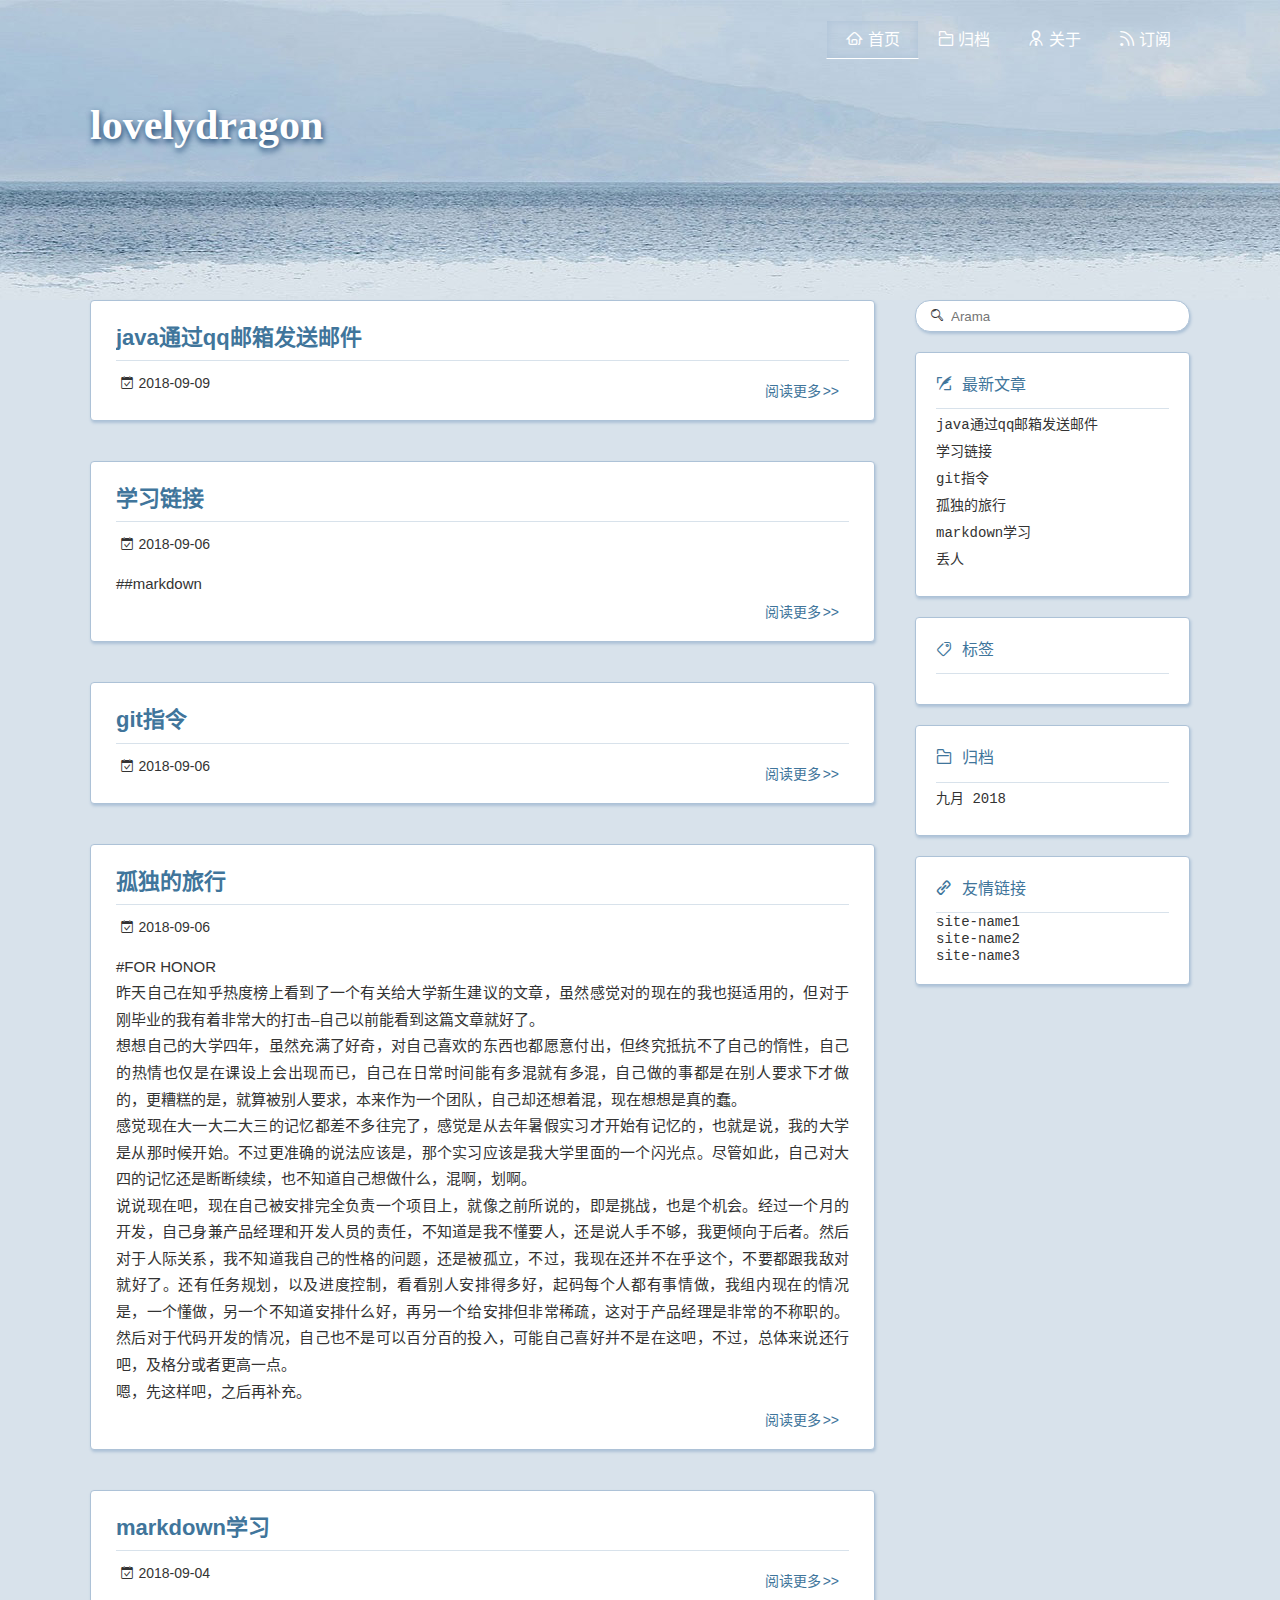
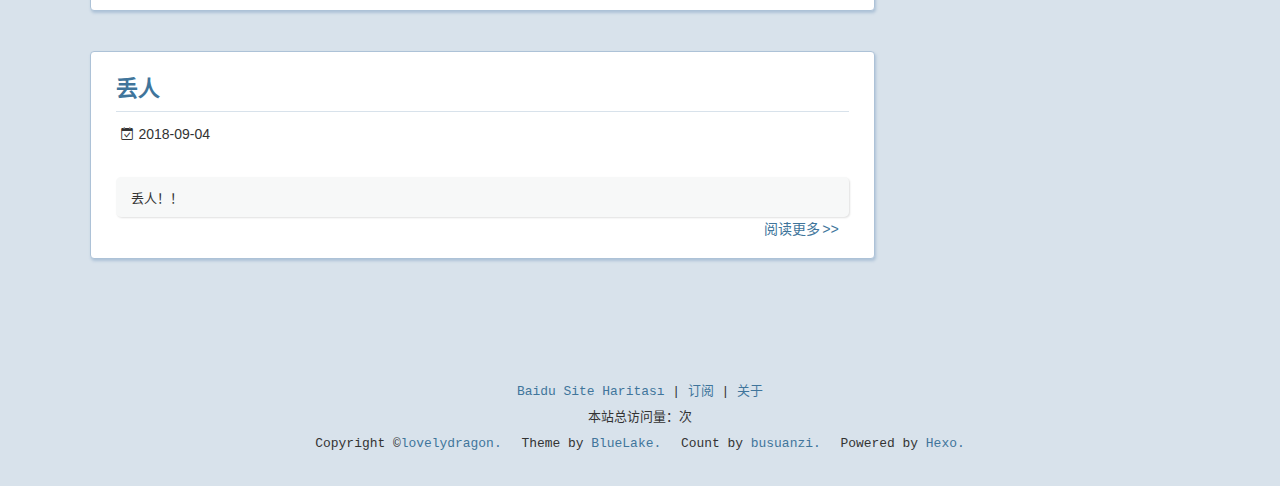
==== commit 24199f95: "Site updated: 2018-09-12 00:48:36" ====
--- a/index.html
+++ b/index.html
@@ -1 +1 @@
-<!DOCTYPE html><html lang="zh-CN"><head><meta http-equiv="content-type" content="text/html; charset=utf-8"><meta content="width=device-width, initial-scale=1.0, maximum-scale=1.0, user-scalable=0" name="viewport"><meta content="yes" name="apple-mobile-web-app-capable"><meta content="black-translucent" name="apple-mobile-web-app-status-bar-style"><meta content="telephone=no" name="format-detection"><meta name="description" content="lonely space"><meta name="keywords" content="计算机语言，日常，"><title>lovelydragon</title><link rel="stylesheet" type="text/css" href="//fonts.neworld.org/css?family=Source+Code+Pro"><link rel="stylesheet" type="text/css" href="/css/style.css?v=2.0.1"><link rel="stylesheet" type="text/css" href="/css/highlight.css?v=2.0.1"><link rel="Shortcut Icon" href="/favicon.ico"><link rel="bookmark" href="/favicon.ico"><link rel="apple-touch-icon" href="/apple-touch-icon.png"><link rel="apple-touch-icon-precomposed" href="/apple-touch-icon.png"></head><body><div class="body_container"><div id="header"><div class="site-name"><h1 class="hidden">lovelydragon</h1><a id="logo" href="/.">lovelydragon</a><p class="description"></p></div><div id="nav-menu"><a href="/." class="current"><i class="fa fa-home"> 首页</i></a><a href="/archives/"><i class="fa fa-archive"> 归档</i></a><a href="/about/"><i class="fa fa-user"> 关于</i></a><a href="/atom.xml"><i class="fa fa-rss"> 订阅</i></a></div><div id="search-form"><div id="result-mask" class="hide"></div><label><input id="search-key" type="text" autocomplete="off" placeholder="Arama"></label><div id="result-wrap" class="hide"><div id="search-result"></div></div><div class="hide"><template id="search-tpl"><div class="item"><a href="/{path}" title="{title}"><div class="title">{title}</div><div class="time">{date}</div><div class="tags">{tags}</div></a></div></template></div></div></div><div id="layout" class="layout-g"><div class="layout-l"><div class="content_container"><div class="post"><h2 class="post-title"><a href="/2018/09/06/学习链接/">学习链接</a></h2><div class="post-meta"><p><span class="date">2018-09-06</span></p></div><div class="post-content"><p>##markdown</p></div><p class="readmore"><a href="/2018/09/06/学习链接/">阅读更多</a></p></div><div class="post"><h2 class="post-title"><a href="/2018/09/06/git指令/">git指令</a></h2><div class="post-meta"><p><span class="date">2018-09-06</span></p></div><p class="readmore"><a href="/2018/09/06/git指令/">阅读更多</a></p></div><div class="post"><h2 class="post-title"><a href="/2018/09/06/孤独的旅行/">孤独的旅行</a></h2><div class="post-meta"><p><span class="date">2018-09-06</span></p></div><div class="post-content"><p>#FOR HONOR<br>    昨天自己在知乎热度榜上看到了一个有关给大学新生建议的文章，虽然感觉对的现在的我也挺适用的，但对于刚毕业的我有着非常大的打击–自己以前能看到这篇文章就好了。<br>    想想自己的大学四年，虽然充满了好奇，对自己喜欢的东西也都愿意付出，但终究抵抗不了自己的惰性，自己的热情也仅是在课设上会出现而已，自己在日常时间能有多混就有多混，自己做的事都是在别人要求下才做的，更糟糕的是，就算被别人要求，本来作为一个团队，自己却还想着混，现在想想是真的蠢。<br>    感觉现在大一大二大三的记忆都差不多往完了，感觉是从去年暑假实习才开始有记忆的，也就是说，我的大学是从那时候开始。不过更准确的说法应该是，那个实习应该是我大学里面的一个闪光点。尽管如此，自己对大四的记忆还是断断续续，也不知道自己想做什么，混啊，划啊。<br>    说说现在吧，现在自己被安排完全负责一个项目上，就像之前所说的，即是挑战，也是个机会。经过一个月的开发，自己身兼产品经理和开发人员的责任，不知道是我不懂要人，还是说人手不够，我更倾向于后者。然后对于人际关系，我不知道我自己的性格的问题，还是被孤立，不过，我现在还并不在乎这个，不要都跟我敌对就好了。还有任务规划，以及进度控制，看看别人安排得多好，起码每个人都有事情做，我组内现在的情况是，一个懂做，另一个不知道安排什么好，再另一个给安排但非常稀疏，这对于产品经理是非常的不称职的。然后对于代码开发的情况，自己也不是可以百分百的投入，可能自己喜好并不是在这吧，不过，总体来说还行吧，及格分或者更高一点。<br>    嗯，先这样吧，之后再补充。</p></div><p class="readmore"><a href="/2018/09/06/孤独的旅行/">阅读更多</a></p></div><div class="post"><h2 class="post-title"><a href="/2018/09/04/markdown学习/">markdown学习</a></h2><div class="post-meta"><p><span class="date">2018-09-04</span></p></div><p class="readmore"><a href="/2018/09/04/markdown学习/">阅读更多</a></p></div><div class="post"><h2 class="post-title"><a href="/2018/09/04/丢人/">丢人</a></h2><div class="post-meta"><p><span class="date">2018-09-04</span></p></div><div class="post-content"><pre><code>丢人！！</div><p class="readmore"><a href="/2018/09/04/丢人/">阅读更多</a></p></div></div></div><div class="layout-r"><div id="sidebar"><div class="search-pla"></div><div class="widget"><div class="widget-title"><i class="fa fa-xie"> 最新文章</i></div><ul class="post-list"><li class="post-list-item"><a class="post-list-link" href="/2018/09/06/学习链接/">学习链接</a></li><li class="post-list-item"><a class="post-list-link" href="/2018/09/06/git指令/">git指令</a></li><li class="post-list-item"><a class="post-list-link" href="/2018/09/06/孤独的旅行/">孤独的旅行</a></li><li class="post-list-item"><a class="post-list-link" href="/2018/09/04/markdown学习/">markdown学习</a></li><li class="post-list-item"><a class="post-list-link" href="/2018/09/04/丢人/">丢人</a></li></ul></div><div class="widget"><div class="widget-title"><i class="fa fa-biao"> 标签</i></div><div class="tagcloud"></div></div><div class="widget"><div class="widget-title"><i class="fa fa-archive"> 归档</i></div><ul class="archive-list"><li class="archive-list-item"><a class="archive-list-link" href="/archives/2018/09/">九月 2018</a></li></ul></div><div class="widget"><div class="widget-title"><i class="fa fa-you"> 友情链接</i></div><ul></ul><a href="http://www.example1.com/" title="site-name1" target="_blank">site-name1</a><ul></ul><a href="http://www.example2.com/" title="site-name2" target="_blank">site-name2</a><ul></ul><a href="http://www.example3.com/" title="site-name3" target="_blank">site-name3</a></div></div></div></div><a id="totop" href="#top"></a><div id="footer"><div class="footer-info"><p><a href="/baidusitemap.xml">Baidu Site Haritası</a> |  <a href="/atom.xml">订阅</a> |  <a href="/about/">关于</a></p><p>本站总访问量：<i id="busuanzi_container_site_pv"><i id="busuanzi_value_site_pv"></i></i>次</p><p><span> Copyright &copy;<a href="/." rel="nofollow">lovelydragon.</a></span><span> Theme by<a rel="nofollow" target="_blank" href="https://github.com/chaooo/hexo-theme-BlueLake"> BlueLake.</a></span><span> Count by<a href="http://busuanzi.ibruce.info/"> busuanzi.</a></span><span> Powered by<a rel="nofollow" target="_blank" href="https://hexo.io"> Hexo.</a></span></p></div></div></div><script src="https://dn-lbstatics.qbox.me/busuanzi/2.3/busuanzi.pure.mini.js" async></script><script type="text/javascript" src="/js/search.json.js?v=2.0.1"></script><script type="text/javascript" src="/js/totop.js?v=2.0.1" async></script></body></html>+<!DOCTYPE html><html lang="zh-CN"><head><meta http-equiv="content-type" content="text/html; charset=utf-8"><meta content="width=device-width, initial-scale=1.0, maximum-scale=1.0, user-scalable=0" name="viewport"><meta content="yes" name="apple-mobile-web-app-capable"><meta content="black-translucent" name="apple-mobile-web-app-status-bar-style"><meta content="telephone=no" name="format-detection"><meta name="description" content="lonely space"><meta name="keywords" content="计算机语言，日常，"><title>lovelydragon</title><link rel="stylesheet" type="text/css" href="//fonts.neworld.org/css?family=Source+Code+Pro"><link rel="stylesheet" type="text/css" href="/css/style.css?v=2.0.1"><link rel="stylesheet" type="text/css" href="/css/highlight.css?v=2.0.1"><link rel="Shortcut Icon" href="/favicon.ico"><link rel="bookmark" href="/favicon.ico"><link rel="apple-touch-icon" href="/apple-touch-icon.png"><link rel="apple-touch-icon-precomposed" href="/apple-touch-icon.png"></head><body><div class="body_container"><div id="header"><div class="site-name"><h1 class="hidden">lovelydragon</h1><a id="logo" href="/.">lovelydragon</a><p class="description"></p></div><div id="nav-menu"><a href="/." class="current"><i class="fa fa-home"> 首页</i></a><a href="/archives/"><i class="fa fa-archive"> 归档</i></a><a href="/about/"><i class="fa fa-user"> 关于</i></a><a href="/atom.xml"><i class="fa fa-rss"> 订阅</i></a></div><div id="search-form"><div id="result-mask" class="hide"></div><label><input id="search-key" type="text" autocomplete="off" placeholder="Arama"></label><div id="result-wrap" class="hide"><div id="search-result"></div></div><div class="hide"><template id="search-tpl"><div class="item"><a href="/{path}" title="{title}"><div class="title">{title}</div><div class="time">{date}</div><div class="tags">{tags}</div></a></div></template></div></div></div><div id="layout" class="layout-g"><div class="layout-l"><div class="content_container"><div class="post"><h2 class="post-title"><a href="/2018/09/09/java通过qq邮箱发送邮件/">java通过qq邮箱发送邮件</a></h2><div class="post-meta"><p><span class="date">2018-09-09</span></p></div><p class="readmore"><a href="/2018/09/09/java通过qq邮箱发送邮件/">阅读更多</a></p></div><div class="post"><h2 class="post-title"><a href="/2018/09/06/学习链接/">学习链接</a></h2><div class="post-meta"><p><span class="date">2018-09-06</span></p></div><div class="post-content"><p>##markdown</p></div><p class="readmore"><a href="/2018/09/06/学习链接/">阅读更多</a></p></div><div class="post"><h2 class="post-title"><a href="/2018/09/06/git指令/">git指令</a></h2><div class="post-meta"><p><span class="date">2018-09-06</span></p></div><p class="readmore"><a href="/2018/09/06/git指令/">阅读更多</a></p></div><div class="post"><h2 class="post-title"><a href="/2018/09/06/孤独的旅行/">孤独的旅行</a></h2><div class="post-meta"><p><span class="date">2018-09-06</span></p></div><div class="post-content"><p>#FOR HONOR<br>    昨天自己在知乎热度榜上看到了一个有关给大学新生建议的文章，虽然感觉对的现在的我也挺适用的，但对于刚毕业的我有着非常大的打击–自己以前能看到这篇文章就好了。<br>    想想自己的大学四年，虽然充满了好奇，对自己喜欢的东西也都愿意付出，但终究抵抗不了自己的惰性，自己的热情也仅是在课设上会出现而已，自己在日常时间能有多混就有多混，自己做的事都是在别人要求下才做的，更糟糕的是，就算被别人要求，本来作为一个团队，自己却还想着混，现在想想是真的蠢。<br>    感觉现在大一大二大三的记忆都差不多往完了，感觉是从去年暑假实习才开始有记忆的，也就是说，我的大学是从那时候开始。不过更准确的说法应该是，那个实习应该是我大学里面的一个闪光点。尽管如此，自己对大四的记忆还是断断续续，也不知道自己想做什么，混啊，划啊。<br>    说说现在吧，现在自己被安排完全负责一个项目上，就像之前所说的，即是挑战，也是个机会。经过一个月的开发，自己身兼产品经理和开发人员的责任，不知道是我不懂要人，还是说人手不够，我更倾向于后者。然后对于人际关系，我不知道我自己的性格的问题，还是被孤立，不过，我现在还并不在乎这个，不要都跟我敌对就好了。还有任务规划，以及进度控制，看看别人安排得多好，起码每个人都有事情做，我组内现在的情况是，一个懂做，另一个不知道安排什么好，再另一个给安排但非常稀疏，这对于产品经理是非常的不称职的。然后对于代码开发的情况，自己也不是可以百分百的投入，可能自己喜好并不是在这吧，不过，总体来说还行吧，及格分或者更高一点。<br>    嗯，先这样吧，之后再补充。</p></div><p class="readmore"><a href="/2018/09/06/孤独的旅行/">阅读更多</a></p></div><div class="post"><h2 class="post-title"><a href="/2018/09/04/markdown学习/">markdown学习</a></h2><div class="post-meta"><p><span class="date">2018-09-04</span></p></div><p class="readmore"><a href="/2018/09/04/markdown学习/">阅读更多</a></p></div><div class="post"><h2 class="post-title"><a href="/2018/09/04/丢人/">丢人</a></h2><div class="post-meta"><p><span class="date">2018-09-04</span></p></div><div class="post-content"><pre><code>丢人！！</div><p class="readmore"><a href="/2018/09/04/丢人/">阅读更多</a></p></div></div></div><div class="layout-r"><div id="sidebar"><div class="search-pla"></div><div class="widget"><div class="widget-title"><i class="fa fa-xie"> 最新文章</i></div><ul class="post-list"><li class="post-list-item"><a class="post-list-link" href="/2018/09/09/java通过qq邮箱发送邮件/">java通过qq邮箱发送邮件</a></li><li class="post-list-item"><a class="post-list-link" href="/2018/09/06/学习链接/">学习链接</a></li><li class="post-list-item"><a class="post-list-link" href="/2018/09/06/git指令/">git指令</a></li><li class="post-list-item"><a class="post-list-link" href="/2018/09/06/孤独的旅行/">孤独的旅行</a></li><li class="post-list-item"><a class="post-list-link" href="/2018/09/04/markdown学习/">markdown学习</a></li><li class="post-list-item"><a class="post-list-link" href="/2018/09/04/丢人/">丢人</a></li></ul></div><div class="widget"><div class="widget-title"><i class="fa fa-biao"> 标签</i></div><div class="tagcloud"></div></div><div class="widget"><div class="widget-title"><i class="fa fa-archive"> 归档</i></div><ul class="archive-list"><li class="archive-list-item"><a class="archive-list-link" href="/archives/2018/09/">九月 2018</a></li></ul></div><div class="widget"><div class="widget-title"><i class="fa fa-you"> 友情链接</i></div><ul></ul><a href="http://www.example1.com/" title="site-name1" target="_blank">site-name1</a><ul></ul><a href="http://www.example2.com/" title="site-name2" target="_blank">site-name2</a><ul></ul><a href="http://www.example3.com/" title="site-name3" target="_blank">site-name3</a></div></div></div></div><a id="totop" href="#top"></a><div id="footer"><div class="footer-info"><p><a href="/baidusitemap.xml">Baidu Site Haritası</a> |  <a href="/atom.xml">订阅</a> |  <a href="/about/">关于</a></p><p>本站总访问量：<i id="busuanzi_container_site_pv"><i id="busuanzi_value_site_pv"></i></i>次</p><p><span> Copyright &copy;<a href="/." rel="nofollow">lovelydragon.</a></span><span> Theme by<a rel="nofollow" target="_blank" href="https://github.com/chaooo/hexo-theme-BlueLake"> BlueLake.</a></span><span> Count by<a href="http://busuanzi.ibruce.info/"> busuanzi.</a></span><span> Powered by<a rel="nofollow" target="_blank" href="https://hexo.io"> Hexo.</a></span></p></div></div></div><script src="https://dn-lbstatics.qbox.me/busuanzi/2.3/busuanzi.pure.mini.js" async></script><script type="text/javascript" src="/js/search.json.js?v=2.0.1"></script><script type="text/javascript" src="/js/totop.js?v=2.0.1" async></script></body></html>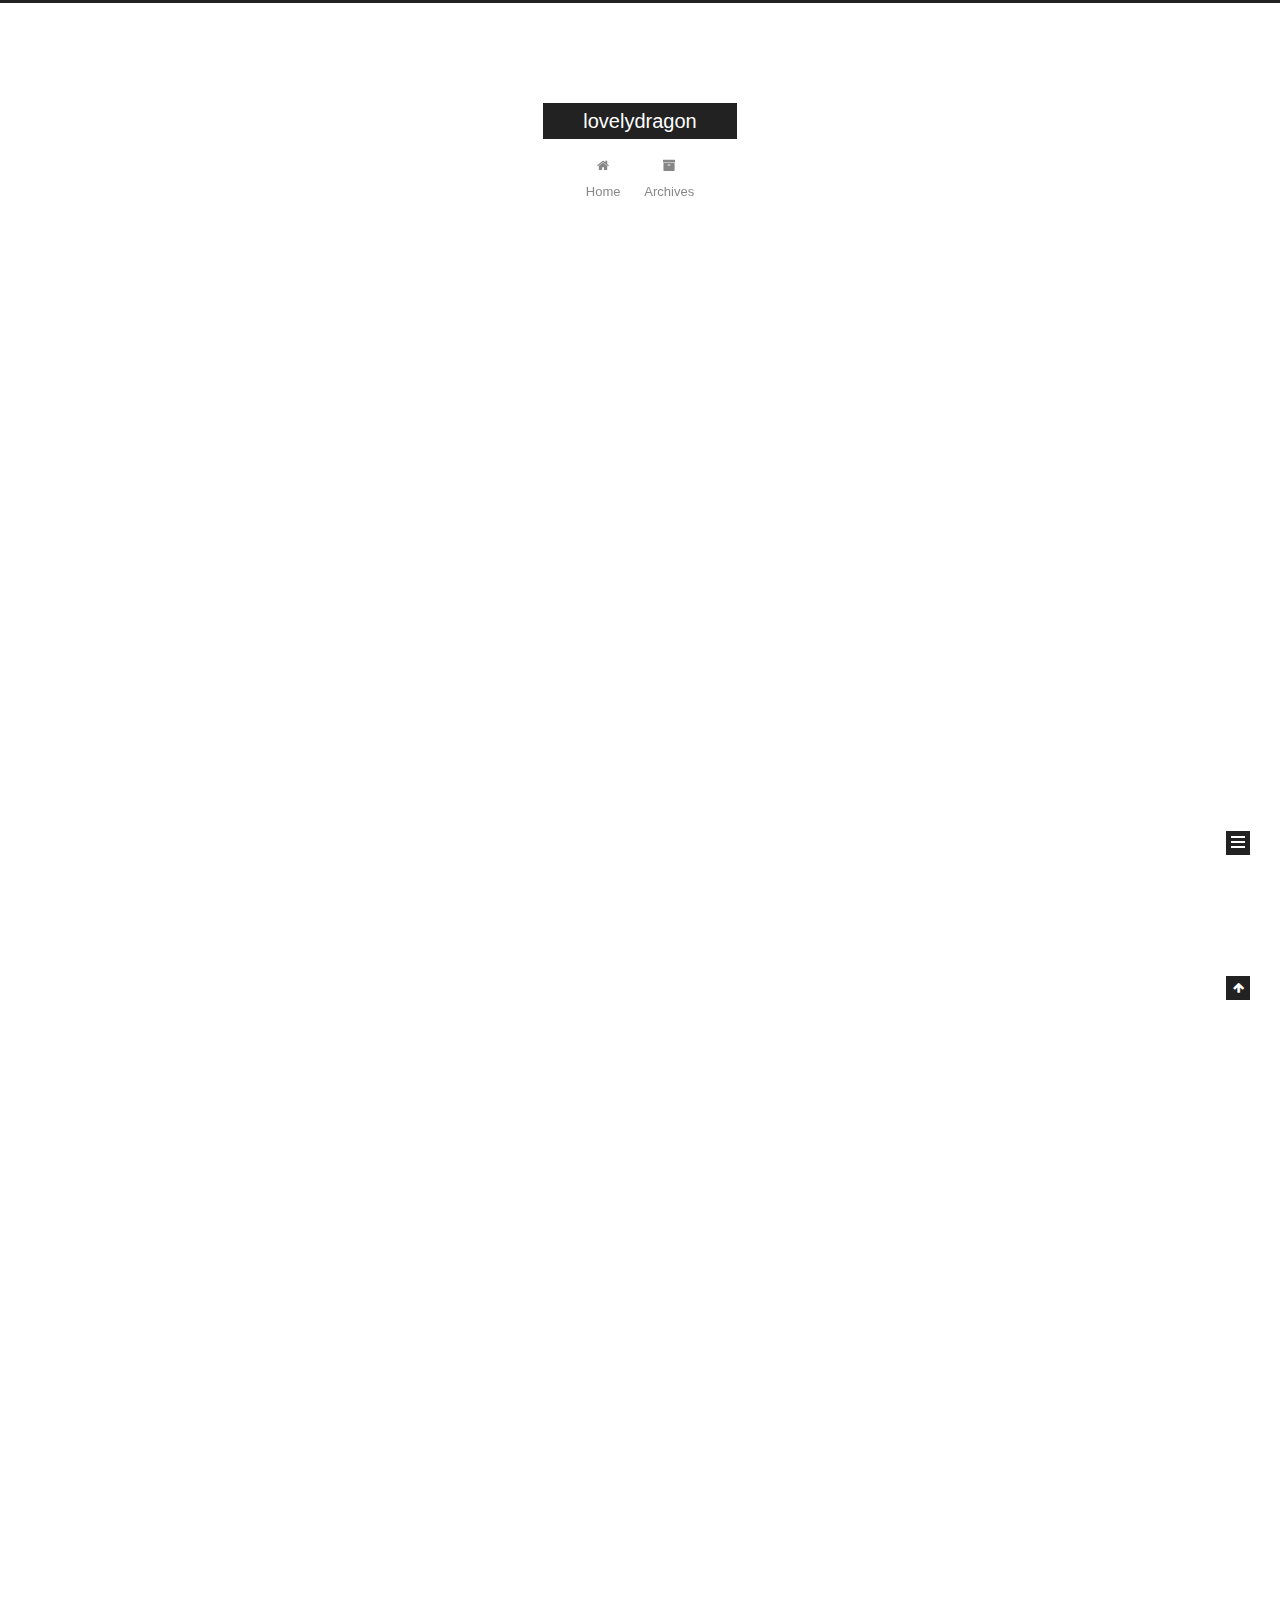
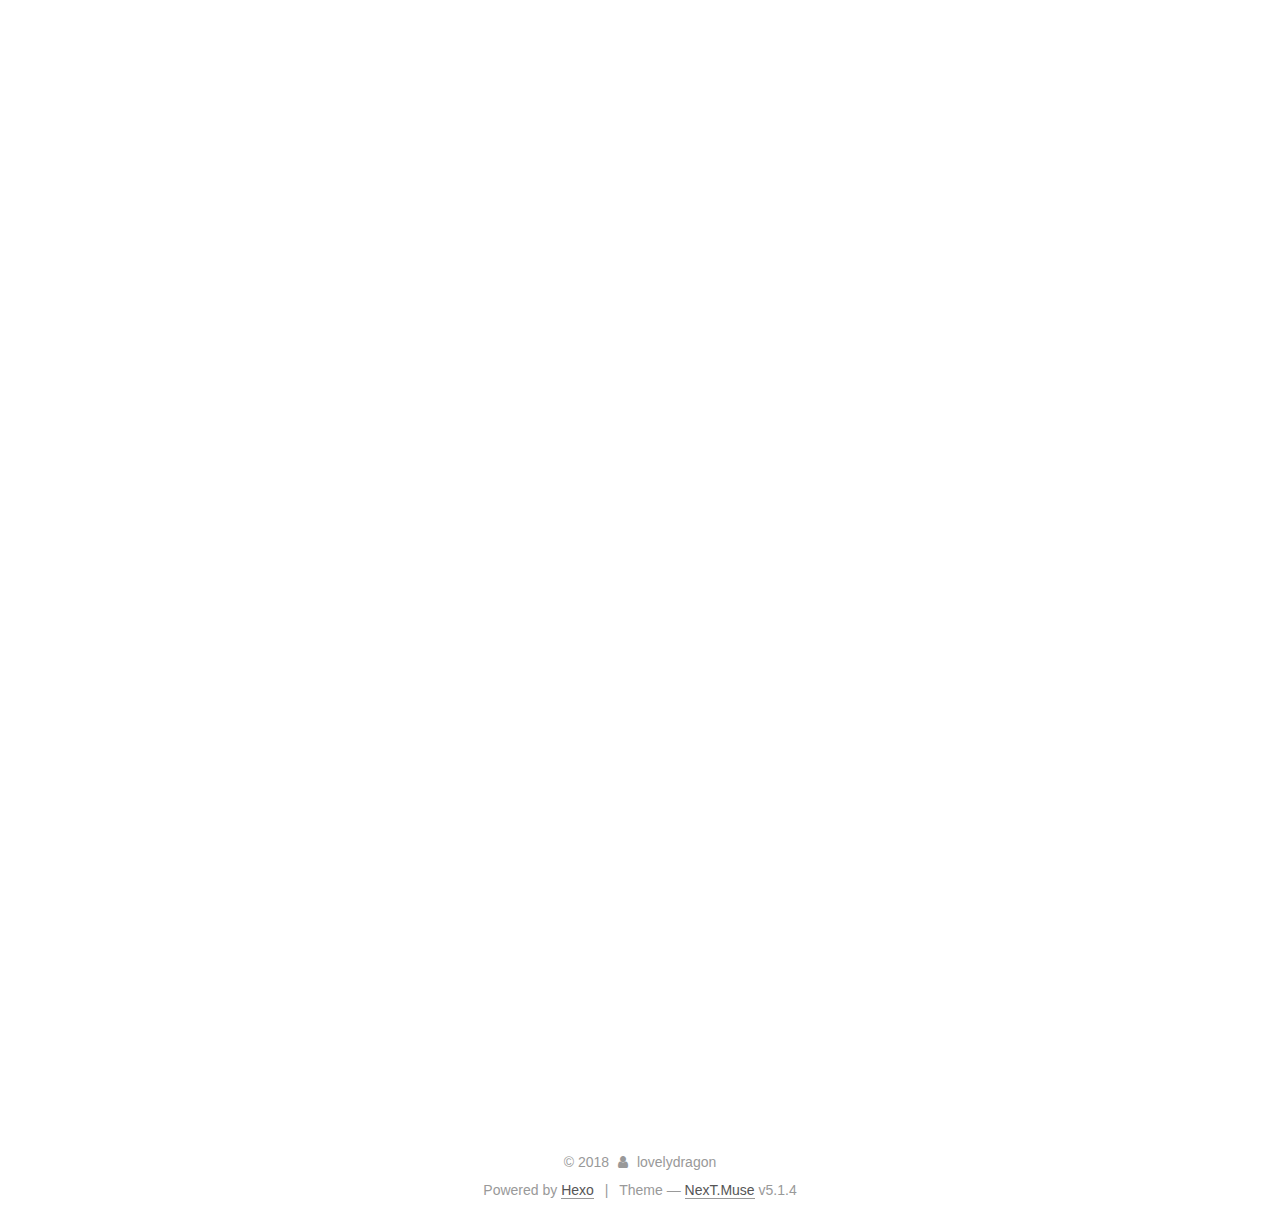
==== commit da6bb77a: "Site updated: 2018-09-12 23:30:50" ====
--- a/index.html
+++ b/index.html
@@ -1 +1,1305 @@
-<!DOCTYPE html><html lang="zh-CN"><head><meta http-equiv="content-type" content="text/html; charset=utf-8"><meta content="width=device-width, initial-scale=1.0, maximum-scale=1.0, user-scalable=0" name="viewport"><meta content="yes" name="apple-mobile-web-app-capable"><meta content="black-translucent" name="apple-mobile-web-app-status-bar-style"><meta content="telephone=no" name="format-detection"><meta name="description" content="lonely space"><meta name="keywords" content="计算机语言，日常，"><title>lovelydragon</title><link rel="stylesheet" type="text/css" href="//fonts.neworld.org/css?family=Source+Code+Pro"><link rel="stylesheet" type="text/css" href="/css/style.css?v=2.0.1"><link rel="stylesheet" type="text/css" href="/css/highlight.css?v=2.0.1"><link rel="Shortcut Icon" href="/favicon.ico"><link rel="bookmark" href="/favicon.ico"><link rel="apple-touch-icon" href="/apple-touch-icon.png"><link rel="apple-touch-icon-precomposed" href="/apple-touch-icon.png"></head><body><div class="body_container"><div id="header"><div class="site-name"><h1 class="hidden">lovelydragon</h1><a id="logo" href="/.">lovelydragon</a><p class="description"></p></div><div id="nav-menu"><a href="/." class="current"><i class="fa fa-home"> 首页</i></a><a href="/archives/"><i class="fa fa-archive"> 归档</i></a><a href="/about/"><i class="fa fa-user"> 关于</i></a><a href="/atom.xml"><i class="fa fa-rss"> 订阅</i></a></div><div id="search-form"><div id="result-mask" class="hide"></div><label><input id="search-key" type="text" autocomplete="off" placeholder="Arama"></label><div id="result-wrap" class="hide"><div id="search-result"></div></div><div class="hide"><template id="search-tpl"><div class="item"><a href="/{path}" title="{title}"><div class="title">{title}</div><div class="time">{date}</div><div class="tags">{tags}</div></a></div></template></div></div></div><div id="layout" class="layout-g"><div class="layout-l"><div class="content_container"><div class="post"><h2 class="post-title"><a href="/2018/09/09/java通过qq邮箱发送邮件/">java通过qq邮箱发送邮件</a></h2><div class="post-meta"><p><span class="date">2018-09-09</span></p></div><p class="readmore"><a href="/2018/09/09/java通过qq邮箱发送邮件/">阅读更多</a></p></div><div class="post"><h2 class="post-title"><a href="/2018/09/06/学习链接/">学习链接</a></h2><div class="post-meta"><p><span class="date">2018-09-06</span></p></div><div class="post-content"><p>##markdown</p></div><p class="readmore"><a href="/2018/09/06/学习链接/">阅读更多</a></p></div><div class="post"><h2 class="post-title"><a href="/2018/09/06/git指令/">git指令</a></h2><div class="post-meta"><p><span class="date">2018-09-06</span></p></div><p class="readmore"><a href="/2018/09/06/git指令/">阅读更多</a></p></div><div class="post"><h2 class="post-title"><a href="/2018/09/06/孤独的旅行/">孤独的旅行</a></h2><div class="post-meta"><p><span class="date">2018-09-06</span></p></div><div class="post-content"><p>#FOR HONOR<br>    昨天自己在知乎热度榜上看到了一个有关给大学新生建议的文章，虽然感觉对的现在的我也挺适用的，但对于刚毕业的我有着非常大的打击–自己以前能看到这篇文章就好了。<br>    想想自己的大学四年，虽然充满了好奇，对自己喜欢的东西也都愿意付出，但终究抵抗不了自己的惰性，自己的热情也仅是在课设上会出现而已，自己在日常时间能有多混就有多混，自己做的事都是在别人要求下才做的，更糟糕的是，就算被别人要求，本来作为一个团队，自己却还想着混，现在想想是真的蠢。<br>    感觉现在大一大二大三的记忆都差不多往完了，感觉是从去年暑假实习才开始有记忆的，也就是说，我的大学是从那时候开始。不过更准确的说法应该是，那个实习应该是我大学里面的一个闪光点。尽管如此，自己对大四的记忆还是断断续续，也不知道自己想做什么，混啊，划啊。<br>    说说现在吧，现在自己被安排完全负责一个项目上，就像之前所说的，即是挑战，也是个机会。经过一个月的开发，自己身兼产品经理和开发人员的责任，不知道是我不懂要人，还是说人手不够，我更倾向于后者。然后对于人际关系，我不知道我自己的性格的问题，还是被孤立，不过，我现在还并不在乎这个，不要都跟我敌对就好了。还有任务规划，以及进度控制，看看别人安排得多好，起码每个人都有事情做，我组内现在的情况是，一个懂做，另一个不知道安排什么好，再另一个给安排但非常稀疏，这对于产品经理是非常的不称职的。然后对于代码开发的情况，自己也不是可以百分百的投入，可能自己喜好并不是在这吧，不过，总体来说还行吧，及格分或者更高一点。<br>    嗯，先这样吧，之后再补充。</p></div><p class="readmore"><a href="/2018/09/06/孤独的旅行/">阅读更多</a></p></div><div class="post"><h2 class="post-title"><a href="/2018/09/04/markdown学习/">markdown学习</a></h2><div class="post-meta"><p><span class="date">2018-09-04</span></p></div><p class="readmore"><a href="/2018/09/04/markdown学习/">阅读更多</a></p></div><div class="post"><h2 class="post-title"><a href="/2018/09/04/丢人/">丢人</a></h2><div class="post-meta"><p><span class="date">2018-09-04</span></p></div><div class="post-content"><pre><code>丢人！！</div><p class="readmore"><a href="/2018/09/04/丢人/">阅读更多</a></p></div></div></div><div class="layout-r"><div id="sidebar"><div class="search-pla"></div><div class="widget"><div class="widget-title"><i class="fa fa-xie"> 最新文章</i></div><ul class="post-list"><li class="post-list-item"><a class="post-list-link" href="/2018/09/09/java通过qq邮箱发送邮件/">java通过qq邮箱发送邮件</a></li><li class="post-list-item"><a class="post-list-link" href="/2018/09/06/学习链接/">学习链接</a></li><li class="post-list-item"><a class="post-list-link" href="/2018/09/06/git指令/">git指令</a></li><li class="post-list-item"><a class="post-list-link" href="/2018/09/06/孤独的旅行/">孤独的旅行</a></li><li class="post-list-item"><a class="post-list-link" href="/2018/09/04/markdown学习/">markdown学习</a></li><li class="post-list-item"><a class="post-list-link" href="/2018/09/04/丢人/">丢人</a></li></ul></div><div class="widget"><div class="widget-title"><i class="fa fa-biao"> 标签</i></div><div class="tagcloud"></div></div><div class="widget"><div class="widget-title"><i class="fa fa-archive"> 归档</i></div><ul class="archive-list"><li class="archive-list-item"><a class="archive-list-link" href="/archives/2018/09/">九月 2018</a></li></ul></div><div class="widget"><div class="widget-title"><i class="fa fa-you"> 友情链接</i></div><ul></ul><a href="http://www.example1.com/" title="site-name1" target="_blank">site-name1</a><ul></ul><a href="http://www.example2.com/" title="site-name2" target="_blank">site-name2</a><ul></ul><a href="http://www.example3.com/" title="site-name3" target="_blank">site-name3</a></div></div></div></div><a id="totop" href="#top"></a><div id="footer"><div class="footer-info"><p><a href="/baidusitemap.xml">Baidu Site Haritası</a> |  <a href="/atom.xml">订阅</a> |  <a href="/about/">关于</a></p><p>本站总访问量：<i id="busuanzi_container_site_pv"><i id="busuanzi_value_site_pv"></i></i>次</p><p><span> Copyright &copy;<a href="/." rel="nofollow">lovelydragon.</a></span><span> Theme by<a rel="nofollow" target="_blank" href="https://github.com/chaooo/hexo-theme-BlueLake"> BlueLake.</a></span><span> Count by<a href="http://busuanzi.ibruce.info/"> busuanzi.</a></span><span> Powered by<a rel="nofollow" target="_blank" href="https://hexo.io"> Hexo.</a></span></p></div></div></div><script src="https://dn-lbstatics.qbox.me/busuanzi/2.3/busuanzi.pure.mini.js" async></script><script type="text/javascript" src="/js/search.json.js?v=2.0.1"></script><script type="text/javascript" src="/js/totop.js?v=2.0.1" async></script></body></html>+<!DOCTYPE html>
+
+
+
+  
+
+
+<html class="theme-next muse use-motion" lang="zh-CN">
+<head>
+  <meta charset="UTF-8"/>
+<meta http-equiv="X-UA-Compatible" content="IE=edge" />
+<meta name="viewport" content="width=device-width, initial-scale=1, maximum-scale=1"/>
+<meta name="theme-color" content="#222">
+
+
+
+
+
+
+
+
+
+<meta http-equiv="Cache-Control" content="no-transform" />
+<meta http-equiv="Cache-Control" content="no-siteapp" />
+
+
+
+
+
+
+
+
+
+
+
+
+
+
+
+
+  
+  
+  <link href="/lib/fancybox/source/jquery.fancybox.css?v=2.1.5" rel="stylesheet" type="text/css" />
+
+
+
+
+
+
+
+<link href="/lib/font-awesome/css/font-awesome.min.css?v=4.6.2" rel="stylesheet" type="text/css" />
+
+<link href="/css/main.css?v=5.1.4" rel="stylesheet" type="text/css" />
+
+
+  <link rel="apple-touch-icon" sizes="180x180" href="/images/apple-touch-icon-next.png?v=5.1.4">
+
+
+  <link rel="icon" type="image/png" sizes="32x32" href="/images/favicon-32x32-next.png?v=5.1.4">
+
+
+  <link rel="icon" type="image/png" sizes="16x16" href="/images/favicon-16x16-next.png?v=5.1.4">
+
+
+  <link rel="mask-icon" href="/images/logo.svg?v=5.1.4" color="#222">
+
+
+
+
+
+  <meta name="keywords" content="Hexo, NexT" />
+
+
+
+
+
+
+
+
+
+
+<meta name="description" content="lonely space">
+<meta name="keywords" content="计算机语言，日常，">
+<meta property="og:type" content="website">
+<meta property="og:title" content="lovelydragon">
+<meta property="og:url" content="http://yoursite.com/index.html">
+<meta property="og:site_name" content="lovelydragon">
+<meta property="og:description" content="lonely space">
+<meta property="og:locale" content="zh-CN">
+<meta name="twitter:card" content="summary">
+<meta name="twitter:title" content="lovelydragon">
+<meta name="twitter:description" content="lonely space">
+
+
+
+<script type="text/javascript" id="hexo.configurations">
+  var NexT = window.NexT || {};
+  var CONFIG = {
+    root: '/',
+    scheme: 'Muse',
+    version: '5.1.4',
+    sidebar: {"position":"left","display":"post","offset":12,"b2t":false,"scrollpercent":false,"onmobile":false},
+    fancybox: true,
+    tabs: true,
+    motion: {"enable":true,"async":false,"transition":{"post_block":"fadeIn","post_header":"slideDownIn","post_body":"slideDownIn","coll_header":"slideLeftIn","sidebar":"slideUpIn"}},
+    duoshuo: {
+      userId: '0',
+      author: 'Author'
+    },
+    algolia: {
+      applicationID: '',
+      apiKey: '',
+      indexName: '',
+      hits: {"per_page":10},
+      labels: {"input_placeholder":"Search for Posts","hits_empty":"We didn't find any results for the search: ${query}","hits_stats":"${hits} results found in ${time} ms"}
+    }
+  };
+</script>
+
+
+
+  <link rel="canonical" href="http://yoursite.com/"/>
+
+
+
+
+
+  <title>lovelydragon</title>
+  
+
+
+
+
+
+
+
+
+</head>
+
+<body itemscope itemtype="http://schema.org/WebPage" lang="zh-CN">
+
+  
+  
+    
+  
+
+  <div class="container sidebar-position-left 
+  page-home">
+    <div class="headband"></div>
+
+    <header id="header" class="header" itemscope itemtype="http://schema.org/WPHeader">
+      <div class="header-inner"><div class="site-brand-wrapper">
+  <div class="site-meta ">
+    
+
+    <div class="custom-logo-site-title">
+      <a href="/"  class="brand" rel="start">
+        <span class="logo-line-before"><i></i></span>
+        <span class="site-title">lovelydragon</span>
+        <span class="logo-line-after"><i></i></span>
+      </a>
+    </div>
+      
+        <p class="site-subtitle"></p>
+      
+  </div>
+
+  <div class="site-nav-toggle">
+    <button>
+      <span class="btn-bar"></span>
+      <span class="btn-bar"></span>
+      <span class="btn-bar"></span>
+    </button>
+  </div>
+</div>
+
+<nav class="site-nav">
+  
+
+  
+    <ul id="menu" class="menu">
+      
+        
+        <li class="menu-item menu-item-home">
+          <a href="/" rel="section">
+            
+              <i class="menu-item-icon fa fa-fw fa-home"></i> <br />
+            
+            Home
+          </a>
+        </li>
+      
+        
+        <li class="menu-item menu-item-archives">
+          <a href="/archives/" rel="section">
+            
+              <i class="menu-item-icon fa fa-fw fa-archive"></i> <br />
+            
+            Archives
+          </a>
+        </li>
+      
+
+      
+    </ul>
+  
+
+  
+</nav>
+
+
+
+ </div>
+    </header>
+
+    <main id="main" class="main">
+      <div class="main-inner">
+        <div class="content-wrap">
+          <div id="content" class="content">
+            
+  <section id="posts" class="posts-expand">
+    
+      
+
+  
+
+  
+  
+  
+
+  <article class="post post-type-normal" itemscope itemtype="http://schema.org/Article">
+  
+  
+  
+  <div class="post-block">
+    <link itemprop="mainEntityOfPage" href="http://yoursite.com/2018/09/09/java通过qq邮箱发送邮件/">
+
+    <span hidden itemprop="author" itemscope itemtype="http://schema.org/Person">
+      <meta itemprop="name" content="lovelydragon">
+      <meta itemprop="description" content="">
+      <meta itemprop="image" content="/images/avatar.gif">
+    </span>
+
+    <span hidden itemprop="publisher" itemscope itemtype="http://schema.org/Organization">
+      <meta itemprop="name" content="lovelydragon">
+    </span>
+
+    
+      <header class="post-header">
+
+        
+        
+          <h1 class="post-title" itemprop="name headline">
+                
+                <a class="post-title-link" href="/2018/09/09/java通过qq邮箱发送邮件/" itemprop="url">java通过qq邮箱发送邮件</a></h1>
+        
+
+        <div class="post-meta">
+          <span class="post-time">
+            
+              <span class="post-meta-item-icon">
+                <i class="fa fa-calendar-o"></i>
+              </span>
+              
+                <span class="post-meta-item-text">Posted on</span>
+              
+              <time title="Post created" itemprop="dateCreated datePublished" datetime="2018-09-09T16:53:36+08:00">
+                2018-09-09
+              </time>
+            
+
+            
+
+            
+          </span>
+
+          
+
+          
+            
+              <span class="post-comments-count">
+                <span class="post-meta-divider">|</span>
+                <span class="post-meta-item-icon">
+                  <i class="fa fa-comment-o"></i>
+                </span>
+                <a href="/2018/09/09/java通过qq邮箱发送邮件/#comments" itemprop="discussionUrl">
+                  <span class="post-comments-count ds-thread-count" data-thread-key="2018/09/09/java通过qq邮箱发送邮件/" itemprop="commentCount"></span>
+                </a>
+              </span>
+            
+          
+
+          
+          
+
+          
+
+          
+
+          
+
+        </div>
+      </header>
+    
+
+    
+    
+    
+    <div class="post-body" itemprop="articleBody">
+
+      
+      
+
+      
+        
+          
+            
+          
+        
+      
+    </div>
+    
+    
+    
+
+    
+
+    
+
+    
+
+    <footer class="post-footer">
+      
+
+      
+
+      
+
+      
+      
+        <div class="post-eof"></div>
+      
+    </footer>
+  </div>
+  
+  
+  
+  </article>
+
+
+    
+      
+
+  
+
+  
+  
+  
+
+  <article class="post post-type-normal" itemscope itemtype="http://schema.org/Article">
+  
+  
+  
+  <div class="post-block">
+    <link itemprop="mainEntityOfPage" href="http://yoursite.com/2018/09/06/学习链接/">
+
+    <span hidden itemprop="author" itemscope itemtype="http://schema.org/Person">
+      <meta itemprop="name" content="lovelydragon">
+      <meta itemprop="description" content="">
+      <meta itemprop="image" content="/images/avatar.gif">
+    </span>
+
+    <span hidden itemprop="publisher" itemscope itemtype="http://schema.org/Organization">
+      <meta itemprop="name" content="lovelydragon">
+    </span>
+
+    
+      <header class="post-header">
+
+        
+        
+          <h1 class="post-title" itemprop="name headline">
+                
+                <a class="post-title-link" href="/2018/09/06/学习链接/" itemprop="url">学习链接</a></h1>
+        
+
+        <div class="post-meta">
+          <span class="post-time">
+            
+              <span class="post-meta-item-icon">
+                <i class="fa fa-calendar-o"></i>
+              </span>
+              
+                <span class="post-meta-item-text">Posted on</span>
+              
+              <time title="Post created" itemprop="dateCreated datePublished" datetime="2018-09-06T21:35:13+08:00">
+                2018-09-06
+              </time>
+            
+
+            
+
+            
+          </span>
+
+          
+
+          
+            
+              <span class="post-comments-count">
+                <span class="post-meta-divider">|</span>
+                <span class="post-meta-item-icon">
+                  <i class="fa fa-comment-o"></i>
+                </span>
+                <a href="/2018/09/06/学习链接/#comments" itemprop="discussionUrl">
+                  <span class="post-comments-count ds-thread-count" data-thread-key="2018/09/06/学习链接/" itemprop="commentCount"></span>
+                </a>
+              </span>
+            
+          
+
+          
+          
+
+          
+
+          
+
+          
+
+        </div>
+      </header>
+    
+
+    
+    
+    
+    <div class="post-body" itemprop="articleBody">
+
+      
+      
+
+      
+        
+          
+            <p>##markdown</p>
+<ul>
+<li><a href="https://www.appinn.com/markdown/#list" target="_blank" rel="noopener">https://www.appinn.com/markdown/#list</a></li>
+<li></li>
+</ul>
+
+          
+        
+      
+    </div>
+    
+    
+    
+
+    
+
+    
+
+    
+
+    <footer class="post-footer">
+      
+
+      
+
+      
+
+      
+      
+        <div class="post-eof"></div>
+      
+    </footer>
+  </div>
+  
+  
+  
+  </article>
+
+
+    
+      
+
+  
+
+  
+  
+  
+
+  <article class="post post-type-normal" itemscope itemtype="http://schema.org/Article">
+  
+  
+  
+  <div class="post-block">
+    <link itemprop="mainEntityOfPage" href="http://yoursite.com/2018/09/06/git指令/">
+
+    <span hidden itemprop="author" itemscope itemtype="http://schema.org/Person">
+      <meta itemprop="name" content="lovelydragon">
+      <meta itemprop="description" content="">
+      <meta itemprop="image" content="/images/avatar.gif">
+    </span>
+
+    <span hidden itemprop="publisher" itemscope itemtype="http://schema.org/Organization">
+      <meta itemprop="name" content="lovelydragon">
+    </span>
+
+    
+      <header class="post-header">
+
+        
+        
+          <h1 class="post-title" itemprop="name headline">
+                
+                <a class="post-title-link" href="/2018/09/06/git指令/" itemprop="url">git指令</a></h1>
+        
+
+        <div class="post-meta">
+          <span class="post-time">
+            
+              <span class="post-meta-item-icon">
+                <i class="fa fa-calendar-o"></i>
+              </span>
+              
+                <span class="post-meta-item-text">Posted on</span>
+              
+              <time title="Post created" itemprop="dateCreated datePublished" datetime="2018-09-06T08:30:19+08:00">
+                2018-09-06
+              </time>
+            
+
+            
+
+            
+          </span>
+
+          
+
+          
+            
+              <span class="post-comments-count">
+                <span class="post-meta-divider">|</span>
+                <span class="post-meta-item-icon">
+                  <i class="fa fa-comment-o"></i>
+                </span>
+                <a href="/2018/09/06/git指令/#comments" itemprop="discussionUrl">
+                  <span class="post-comments-count ds-thread-count" data-thread-key="2018/09/06/git指令/" itemprop="commentCount"></span>
+                </a>
+              </span>
+            
+          
+
+          
+          
+
+          
+
+          
+
+          
+
+        </div>
+      </header>
+    
+
+    
+    
+    
+    <div class="post-body" itemprop="articleBody">
+
+      
+      
+
+      
+        
+          
+            
+          
+        
+      
+    </div>
+    
+    
+    
+
+    
+
+    
+
+    
+
+    <footer class="post-footer">
+      
+
+      
+
+      
+
+      
+      
+        <div class="post-eof"></div>
+      
+    </footer>
+  </div>
+  
+  
+  
+  </article>
+
+
+    
+      
+
+  
+
+  
+  
+  
+
+  <article class="post post-type-normal" itemscope itemtype="http://schema.org/Article">
+  
+  
+  
+  <div class="post-block">
+    <link itemprop="mainEntityOfPage" href="http://yoursite.com/2018/09/06/孤独的旅行/">
+
+    <span hidden itemprop="author" itemscope itemtype="http://schema.org/Person">
+      <meta itemprop="name" content="lovelydragon">
+      <meta itemprop="description" content="">
+      <meta itemprop="image" content="/images/avatar.gif">
+    </span>
+
+    <span hidden itemprop="publisher" itemscope itemtype="http://schema.org/Organization">
+      <meta itemprop="name" content="lovelydragon">
+    </span>
+
+    
+      <header class="post-header">
+
+        
+        
+          <h1 class="post-title" itemprop="name headline">
+                
+                <a class="post-title-link" href="/2018/09/06/孤独的旅行/" itemprop="url">孤独的旅行</a></h1>
+        
+
+        <div class="post-meta">
+          <span class="post-time">
+            
+              <span class="post-meta-item-icon">
+                <i class="fa fa-calendar-o"></i>
+              </span>
+              
+                <span class="post-meta-item-text">Posted on</span>
+              
+              <time title="Post created" itemprop="dateCreated datePublished" datetime="2018-09-06T08:28:56+08:00">
+                2018-09-06
+              </time>
+            
+
+            
+
+            
+          </span>
+
+          
+
+          
+            
+              <span class="post-comments-count">
+                <span class="post-meta-divider">|</span>
+                <span class="post-meta-item-icon">
+                  <i class="fa fa-comment-o"></i>
+                </span>
+                <a href="/2018/09/06/孤独的旅行/#comments" itemprop="discussionUrl">
+                  <span class="post-comments-count ds-thread-count" data-thread-key="2018/09/06/孤独的旅行/" itemprop="commentCount"></span>
+                </a>
+              </span>
+            
+          
+
+          
+          
+
+          
+
+          
+
+          
+
+        </div>
+      </header>
+    
+
+    
+    
+    
+    <div class="post-body" itemprop="articleBody">
+
+      
+      
+
+      
+        
+          
+            <p>#FOR HONOR<br>    昨天自己在知乎热度榜上看到了一个有关给大学新生建议的文章，虽然感觉对的现在的我也挺适用的，但对于刚毕业的我有着非常大的打击–自己以前能看到这篇文章就好了。<br>    想想自己的大学四年，虽然充满了好奇，对自己喜欢的东西也都愿意付出，但终究抵抗不了自己的惰性，自己的热情也仅是在课设上会出现而已，自己在日常时间能有多混就有多混，自己做的事都是在别人要求下才做的，更糟糕的是，就算被别人要求，本来作为一个团队，自己却还想着混，现在想想是真的蠢。<br>    感觉现在大一大二大三的记忆都差不多往完了，感觉是从去年暑假实习才开始有记忆的，也就是说，我的大学是从那时候开始。不过更准确的说法应该是，那个实习应该是我大学里面的一个闪光点。尽管如此，自己对大四的记忆还是断断续续，也不知道自己想做什么，混啊，划啊。<br>    说说现在吧，现在自己被安排完全负责一个项目上，就像之前所说的，即是挑战，也是个机会。经过一个月的开发，自己身兼产品经理和开发人员的责任，不知道是我不懂要人，还是说人手不够，我更倾向于后者。然后对于人际关系，我不知道我自己的性格的问题，还是被孤立，不过，我现在还并不在乎这个，不要都跟我敌对就好了。还有任务规划，以及进度控制，看看别人安排得多好，起码每个人都有事情做，我组内现在的情况是，一个懂做，另一个不知道安排什么好，再另一个给安排但非常稀疏，这对于产品经理是非常的不称职的。然后对于代码开发的情况，自己也不是可以百分百的投入，可能自己喜好并不是在这吧，不过，总体来说还行吧，及格分或者更高一点。<br>    嗯，先这样吧，之后再补充。</p>
+<hr>
+
+          
+        
+      
+    </div>
+    
+    
+    
+
+    
+
+    
+
+    
+
+    <footer class="post-footer">
+      
+
+      
+
+      
+
+      
+      
+        <div class="post-eof"></div>
+      
+    </footer>
+  </div>
+  
+  
+  
+  </article>
+
+
+    
+      
+
+  
+
+  
+  
+  
+
+  <article class="post post-type-normal" itemscope itemtype="http://schema.org/Article">
+  
+  
+  
+  <div class="post-block">
+    <link itemprop="mainEntityOfPage" href="http://yoursite.com/2018/09/04/markdown学习/">
+
+    <span hidden itemprop="author" itemscope itemtype="http://schema.org/Person">
+      <meta itemprop="name" content="lovelydragon">
+      <meta itemprop="description" content="">
+      <meta itemprop="image" content="/images/avatar.gif">
+    </span>
+
+    <span hidden itemprop="publisher" itemscope itemtype="http://schema.org/Organization">
+      <meta itemprop="name" content="lovelydragon">
+    </span>
+
+    
+      <header class="post-header">
+
+        
+        
+          <h1 class="post-title" itemprop="name headline">
+                
+                <a class="post-title-link" href="/2018/09/04/markdown学习/" itemprop="url">markdown学习</a></h1>
+        
+
+        <div class="post-meta">
+          <span class="post-time">
+            
+              <span class="post-meta-item-icon">
+                <i class="fa fa-calendar-o"></i>
+              </span>
+              
+                <span class="post-meta-item-text">Posted on</span>
+              
+              <time title="Post created" itemprop="dateCreated datePublished" datetime="2018-09-04T16:34:07+08:00">
+                2018-09-04
+              </time>
+            
+
+            
+
+            
+          </span>
+
+          
+
+          
+            
+              <span class="post-comments-count">
+                <span class="post-meta-divider">|</span>
+                <span class="post-meta-item-icon">
+                  <i class="fa fa-comment-o"></i>
+                </span>
+                <a href="/2018/09/04/markdown学习/#comments" itemprop="discussionUrl">
+                  <span class="post-comments-count ds-thread-count" data-thread-key="2018/09/04/markdown学习/" itemprop="commentCount"></span>
+                </a>
+              </span>
+            
+          
+
+          
+          
+
+          
+
+          
+
+          
+
+        </div>
+      </header>
+    
+
+    
+    
+    
+    <div class="post-body" itemprop="articleBody">
+
+      
+      
+
+      
+        
+          
+            
+          
+        
+      
+    </div>
+    
+    
+    
+
+    
+
+    
+
+    
+
+    <footer class="post-footer">
+      
+
+      
+
+      
+
+      
+      
+        <div class="post-eof"></div>
+      
+    </footer>
+  </div>
+  
+  
+  
+  </article>
+
+
+    
+      
+
+  
+
+  
+  
+  
+
+  <article class="post post-type-normal" itemscope itemtype="http://schema.org/Article">
+  
+  
+  
+  <div class="post-block">
+    <link itemprop="mainEntityOfPage" href="http://yoursite.com/2018/09/04/丢人/">
+
+    <span hidden itemprop="author" itemscope itemtype="http://schema.org/Person">
+      <meta itemprop="name" content="lovelydragon">
+      <meta itemprop="description" content="">
+      <meta itemprop="image" content="/images/avatar.gif">
+    </span>
+
+    <span hidden itemprop="publisher" itemscope itemtype="http://schema.org/Organization">
+      <meta itemprop="name" content="lovelydragon">
+    </span>
+
+    
+      <header class="post-header">
+
+        
+        
+          <h1 class="post-title" itemprop="name headline">
+                
+                <a class="post-title-link" href="/2018/09/04/丢人/" itemprop="url">丢人</a></h1>
+        
+
+        <div class="post-meta">
+          <span class="post-time">
+            
+              <span class="post-meta-item-icon">
+                <i class="fa fa-calendar-o"></i>
+              </span>
+              
+                <span class="post-meta-item-text">Posted on</span>
+              
+              <time title="Post created" itemprop="dateCreated datePublished" datetime="2018-09-04T08:39:49+08:00">
+                2018-09-04
+              </time>
+            
+
+            
+
+            
+          </span>
+
+          
+
+          
+            
+              <span class="post-comments-count">
+                <span class="post-meta-divider">|</span>
+                <span class="post-meta-item-icon">
+                  <i class="fa fa-comment-o"></i>
+                </span>
+                <a href="/2018/09/04/丢人/#comments" itemprop="discussionUrl">
+                  <span class="post-comments-count ds-thread-count" data-thread-key="2018/09/04/丢人/" itemprop="commentCount"></span>
+                </a>
+              </span>
+            
+          
+
+          
+          
+
+          
+
+          
+
+          
+
+        </div>
+      </header>
+    
+
+    
+    
+    
+    <div class="post-body" itemprop="articleBody">
+
+      
+      
+
+      
+        
+          
+            <pre><code>丢人！！
+从此自己写的东西就要暴露在公众上，可以被所有人阅读到。其中还包含有自己写的一些心得体会，想想就羞耻。
+这篇文章就当给自己做个计划吧。
+自己想一想，自己要是现在就被开除了，自己还能找到一份工作吗？
+1.git
+2.hexo
+3.md
+4.storysale
+5.logo
+6.a plane for a year
+7.spring
+8.java
+9.struts
+10.springmvc
+11.hibernate
+12.mybatise
+13.spring boot
+14.swagger
+15.sql
+16.books
+17.algorithm
+18.English
+</code></pre>
+          
+        
+      
+    </div>
+    
+    
+    
+
+    
+
+    
+
+    
+
+    <footer class="post-footer">
+      
+
+      
+
+      
+
+      
+      
+        <div class="post-eof"></div>
+      
+    </footer>
+  </div>
+  
+  
+  
+  </article>
+
+
+    
+  </section>
+
+  
+
+
+          </div>
+          
+
+
+          
+
+        </div>
+        
+          
+  
+  <div class="sidebar-toggle">
+    <div class="sidebar-toggle-line-wrap">
+      <span class="sidebar-toggle-line sidebar-toggle-line-first"></span>
+      <span class="sidebar-toggle-line sidebar-toggle-line-middle"></span>
+      <span class="sidebar-toggle-line sidebar-toggle-line-last"></span>
+    </div>
+  </div>
+
+  <aside id="sidebar" class="sidebar">
+    
+    <div class="sidebar-inner">
+
+      
+
+      
+
+      <section class="site-overview-wrap sidebar-panel sidebar-panel-active">
+        <div class="site-overview">
+          <div class="site-author motion-element" itemprop="author" itemscope itemtype="http://schema.org/Person">
+            
+              <p class="site-author-name" itemprop="name">lovelydragon</p>
+              <p class="site-description motion-element" itemprop="description">lonely space</p>
+          </div>
+
+          <nav class="site-state motion-element">
+
+            
+              <div class="site-state-item site-state-posts">
+              
+                <a href="/archives/">
+              
+                  <span class="site-state-item-count">6</span>
+                  <span class="site-state-item-name">posts</span>
+                </a>
+              </div>
+            
+
+            
+
+            
+
+          </nav>
+
+          
+
+          
+
+          
+          
+
+          
+          
+
+          
+
+        </div>
+      </section>
+
+      
+
+      
+
+    </div>
+  </aside>
+
+
+        
+      </div>
+    </main>
+
+    <footer id="footer" class="footer">
+      <div class="footer-inner">
+        <div class="copyright">&copy; <span itemprop="copyrightYear">2018</span>
+  <span class="with-love">
+    <i class="fa fa-user"></i>
+  </span>
+  <span class="author" itemprop="copyrightHolder">lovelydragon</span>
+
+  
+</div>
+
+
+  <div class="powered-by">Powered by <a class="theme-link" target="_blank" href="https://hexo.io">Hexo</a></div>
+
+
+
+  <span class="post-meta-divider">|</span>
+
+
+
+  <div class="theme-info">Theme &mdash; <a class="theme-link" target="_blank" href="https://github.com/iissnan/hexo-theme-next">NexT.Muse</a> v5.1.4</div>
+
+
+
+
+        
+
+
+
+
+
+
+
+        
+      </div>
+    </footer>
+
+    
+      <div class="back-to-top">
+        <i class="fa fa-arrow-up"></i>
+        
+      </div>
+    
+
+    
+
+  </div>
+
+  
+
+<script type="text/javascript">
+  if (Object.prototype.toString.call(window.Promise) !== '[object Function]') {
+    window.Promise = null;
+  }
+</script>
+
+
+
+
+
+
+
+
+
+  
+
+
+
+
+
+
+
+
+
+
+
+
+  
+  
+    <script type="text/javascript" src="/lib/jquery/index.js?v=2.1.3"></script>
+  
+
+  
+  
+    <script type="text/javascript" src="/lib/fastclick/lib/fastclick.min.js?v=1.0.6"></script>
+  
+
+  
+  
+    <script type="text/javascript" src="/lib/jquery_lazyload/jquery.lazyload.js?v=1.9.7"></script>
+  
+
+  
+  
+    <script type="text/javascript" src="/lib/velocity/velocity.min.js?v=1.2.1"></script>
+  
+
+  
+  
+    <script type="text/javascript" src="/lib/velocity/velocity.ui.min.js?v=1.2.1"></script>
+  
+
+  
+  
+    <script type="text/javascript" src="/lib/fancybox/source/jquery.fancybox.pack.js?v=2.1.5"></script>
+  
+
+
+  
+
+
+  <script type="text/javascript" src="/js/src/utils.js?v=5.1.4"></script>
+
+  <script type="text/javascript" src="/js/src/motion.js?v=5.1.4"></script>
+
+
+
+  
+  
+
+  
+
+  
+
+
+  <script type="text/javascript" src="/js/src/bootstrap.js?v=5.1.4"></script>
+
+
+
+  
+
+  
+    
+  
+
+  <script type="text/javascript">
+    var duoshuoQuery = {short_name:"your-duoshuo-shortname"};
+    (function() {
+      var ds = document.createElement('script');
+      ds.type = 'text/javascript';ds.async = true;
+      ds.id = 'duoshuo-script';
+      ds.src = (document.location.protocol == 'https:' ? 'https:' : 'http:') + '//static.duoshuo.com/embed.js';
+      ds.charset = 'UTF-8';
+      (document.getElementsByTagName('head')[0]
+      || document.getElementsByTagName('body')[0]).appendChild(ds);
+    })();
+  </script>
+
+  
+    
+    
+    <script src="/lib/ua-parser-js/dist/ua-parser.min.js?v=0.7.9"></script>
+    <script src="/js/src/hook-duoshuo.js"></script>
+  
+
+
+
+
+
+
+
+
+
+
+
+
+
+
+
+
+
+
+  
+
+
+
+
+
+  
+
+  
+
+  
+
+  
+  
+
+  
+
+  
+
+  
+
+</body>
+</html>
--- a/css/main.css
+++ b/css/main.css
@@ -0,0 +1,2662 @@
+/* normalize.css v3.0.2 | MIT License | git.io/normalize */
+html {
+  font-family: sans-serif; /* 1 */
+  -ms-text-size-adjust: 100%; /* 2 */
+  -webkit-text-size-adjust: 100%; /* 2 */
+}
+body {
+  margin: 0;
+}
+article,
+aside,
+details,
+figcaption,
+figure,
+footer,
+header,
+hgroup,
+main,
+menu,
+nav,
+section,
+summary {
+  display: block;
+}
+audio,
+canvas,
+progress,
+video {
+  display: inline-block; /* 1 */
+  vertical-align: baseline; /* 2 */
+}
+audio:not([controls]) {
+  display: none;
+  height: 0;
+}
+[hidden],
+template {
+  display: none;
+}
+a {
+  background-color: transparent;
+}
+a:active,
+a:hover {
+  outline: 0;
+}
+abbr[title] {
+  border-bottom: 1px dotted;
+}
+b,
+strong {
+  font-weight: bold;
+}
+dfn {
+  font-style: italic;
+}
+h1 {
+  font-size: 2em;
+  margin: 0.67em 0;
+}
+mark {
+  background: #ff0;
+  color: #000;
+}
+small {
+  font-size: 80%;
+}
+sub,
+sup {
+  font-size: 75%;
+  line-height: 0;
+  position: relative;
+  vertical-align: baseline;
+}
+sup {
+  top: -0.5em;
+}
+sub {
+  bottom: -0.25em;
+}
+img {
+  border: 0;
+}
+svg:not(:root) {
+  overflow: hidden;
+}
+figure {
+  margin: 1em 40px;
+}
+hr {
+  -moz-box-sizing: content-box;
+  box-sizing: content-box;
+  height: 0;
+}
+pre {
+  overflow: auto;
+}
+code,
+kbd,
+pre,
+samp {
+  font-family: monospace, monospace;
+  font-size: 1em;
+}
+button,
+input,
+optgroup,
+select,
+textarea {
+  color: inherit; /* 1 */
+  font: inherit; /* 2 */
+  margin: 0; /* 3 */
+}
+button {
+  overflow: visible;
+}
+button,
+select {
+  text-transform: none;
+}
+button,
+html input[type="button"],
+input[type="reset"],
+input[type="submit"] {
+  -webkit-appearance: button; /* 2 */
+  cursor: pointer; /* 3 */
+}
+button[disabled],
+html input[disabled] {
+  cursor: default;
+}
+button::-moz-focus-inner,
+input::-moz-focus-inner {
+  border: 0;
+  padding: 0;
+}
+input {
+  line-height: normal;
+}
+input[type="checkbox"],
+input[type="radio"] {
+  box-sizing: border-box; /* 1 */
+  padding: 0; /* 2 */
+}
+input[type="number"]::-webkit-inner-spin-button,
+input[type="number"]::-webkit-outer-spin-button {
+  height: auto;
+}
+input[type="search"] {
+  -webkit-appearance: textfield; /* 1 */
+  -moz-box-sizing: content-box;
+  -webkit-box-sizing: content-box; /* 2 */
+  box-sizing: content-box;
+}
+input[type="search"]::-webkit-search-cancel-button,
+input[type="search"]::-webkit-search-decoration {
+  -webkit-appearance: none;
+}
+fieldset {
+  border: 1px solid #c0c0c0;
+  margin: 0 2px;
+  padding: 0.35em 0.625em 0.75em;
+}
+legend {
+  border: 0; /* 1 */
+  padding: 0; /* 2 */
+}
+textarea {
+  overflow: auto;
+}
+optgroup {
+  font-weight: bold;
+}
+table {
+  border-collapse: collapse;
+  border-spacing: 0;
+}
+td,
+th {
+  padding: 0;
+}
+::selection {
+  background: #262a30;
+  color: #fff;
+}
+body {
+  position: relative;
+  font-family: 'Lato', "PingFang SC", "Microsoft YaHei", sans-serif;
+  font-size: 14px;
+  line-height: 2;
+  color: #555;
+  background: #fff;
+}
+@media (max-width: 767px) {
+  body {
+    padding-right: 0 !important;
+  }
+}
+@media (min-width: 768px) and (max-width: 991px) {
+  body {
+    padding-right: 0 !important;
+  }
+}
+@media (min-width: 1600px) {
+  body {
+    font-size: 16px;
+  }
+}
+h1,
+h2,
+h3,
+h4,
+h5,
+h6 {
+  margin: 0;
+  padding: 0;
+  font-weight: bold;
+  line-height: 1.5;
+  font-family: 'Lato', "PingFang SC", "Microsoft YaHei", sans-serif;
+}
+h2,
+h3,
+h4,
+h5,
+h6 {
+  margin: 20px 0 15px;
+}
+h1 {
+  font-size: 22px;
+}
+@media (max-width: 767px) {
+  h1 {
+    font-size: 18px;
+  }
+}
+h2 {
+  font-size: 20px;
+}
+@media (max-width: 767px) {
+  h2 {
+    font-size: 16px;
+  }
+}
+h3 {
+  font-size: 18px;
+}
+@media (max-width: 767px) {
+  h3 {
+    font-size: 14px;
+  }
+}
+h4 {
+  font-size: 16px;
+}
+@media (max-width: 767px) {
+  h4 {
+    font-size: 12px;
+  }
+}
+h5 {
+  font-size: 14px;
+}
+@media (max-width: 767px) {
+  h5 {
+    font-size: 10px;
+  }
+}
+h6 {
+  font-size: 12px;
+}
+@media (max-width: 767px) {
+  h6 {
+    font-size: 8px;
+  }
+}
+p {
+  margin: 0 0 20px 0;
+}
+a {
+  color: #555;
+  text-decoration: none;
+  outline: none;
+  border-bottom: 1px solid #999;
+  word-wrap: break-word;
+}
+a:hover {
+  color: #222;
+  border-bottom-color: #222;
+}
+blockquote {
+  margin: 0;
+  padding: 0;
+}
+img {
+  display: block;
+  margin: auto;
+  max-width: 100%;
+  height: auto;
+}
+hr {
+  margin: 40px 0;
+  height: 3px;
+  border: none;
+  background-color: #ddd;
+  background-image: repeating-linear-gradient(-45deg, #fff, #fff 4px, transparent 4px, transparent 8px);
+}
+blockquote {
+  padding: 0 15px;
+  color: #666;
+  border-left: 4px solid #ddd;
+}
+blockquote cite::before {
+  content: "-";
+  padding: 0 5px;
+}
+dt {
+  font-weight: 700;
+}
+dd {
+  margin: 0;
+  padding: 0;
+}
+kbd {
+  border: 1px solid #ccc;
+  border-radius: 0.2em;
+  box-shadow: 0.1em 0.1em 0.2em rgba(0,0,0,0.1);
+  background-color: #f9f9f9;
+  font-family: inherit;
+  background-image: -webkit-linear-gradient(top, #eee, #fff, #eee);
+  padding: 0.1em 0.3em;
+  white-space: nowrap;
+}
+.text-left {
+  text-align: left;
+}
+.text-center {
+  text-align: center;
+}
+.text-right {
+  text-align: right;
+}
+.text-justify {
+  text-align: justify;
+}
+.text-nowrap {
+  white-space: nowrap;
+}
+.text-lowercase {
+  text-transform: lowercase;
+}
+.text-uppercase {
+  text-transform: uppercase;
+}
+.text-capitalize {
+  text-transform: capitalize;
+}
+.center-block {
+  display: block;
+  margin-left: auto;
+  margin-right: auto;
+}
+.clearfix:before,
+.clearfix:after {
+  content: " ";
+  display: table;
+}
+.clearfix:after {
+  clear: both;
+}
+.pullquote {
+  width: 45%;
+}
+.pullquote.left {
+  float: left;
+  margin-left: 5px;
+  margin-right: 10px;
+}
+.pullquote.right {
+  float: right;
+  margin-left: 10px;
+  margin-right: 5px;
+}
+.affix.affix.affix {
+  position: fixed;
+}
+.translation {
+  margin-top: -20px;
+  font-size: 14px;
+  color: #999;
+}
+.scrollbar-measure {
+  width: 100px;
+  height: 100px;
+  overflow: scroll;
+  position: absolute;
+  top: -9999px;
+}
+.use-motion .motion-element {
+  opacity: 0;
+}
+table {
+  margin: 20px 0;
+  width: 100%;
+  border-collapse: collapse;
+  border-spacing: 0;
+  border: 1px solid #ddd;
+  font-size: 14px;
+  table-layout: fixed;
+  word-wrap: break-all;
+}
+table>tbody>tr:nth-of-type(odd) {
+  background-color: #f9f9f9;
+}
+table>tbody>tr:hover {
+  background-color: #f5f5f5;
+}
+caption,
+th,
+td {
+  padding: 8px;
+  text-align: left;
+  vertical-align: middle;
+  font-weight: normal;
+}
+th,
+td {
+  border-bottom: 3px solid #ddd;
+  border-right: 1px solid #eee;
+}
+th {
+  padding-bottom: 10px;
+  font-weight: 700;
+}
+td {
+  border-bottom-width: 1px;
+}
+html,
+body {
+  height: 100%;
+}
+.container {
+  position: relative;
+  min-height: 100%;
+}
+.header-inner {
+  margin: 0 auto;
+  padding: 100px 0 70px;
+  width: 700px;
+}
+@media (min-width: 1600px) {
+  .container .header-inner {
+    width: 900px;
+  }
+}
+.main {
+  padding-bottom: 150px;
+}
+.main-inner {
+  margin: 0 auto;
+  width: 700px;
+}
+@media (min-width: 1600px) {
+  .container .main-inner {
+    width: 900px;
+  }
+}
+.footer {
+  position: absolute;
+  left: 0;
+  bottom: 0;
+  width: 100%;
+  min-height: 50px;
+}
+.footer-inner {
+  box-sizing: border-box;
+  margin: 20px auto;
+  width: 700px;
+}
+@media (min-width: 1600px) {
+  .container .footer-inner {
+    width: 900px;
+  }
+}
+pre,
+.highlight {
+  overflow: auto;
+  margin: 20px 0;
+  padding: 0;
+  font-size: 13px;
+  color: #4d4d4c;
+  background: #f7f7f7;
+  line-height: 1.6;
+}
+pre,
+code {
+  font-family: consolas, Menlo, "PingFang SC", "Microsoft YaHei", monospace;
+}
+code {
+  padding: 2px 4px;
+  word-wrap: break-word;
+  color: #555;
+  background: #eee;
+  border-radius: 3px;
+  font-size: 13px;
+}
+pre {
+  padding: 10px;
+}
+pre code {
+  padding: 0;
+  color: #4d4d4c;
+  background: none;
+  text-shadow: none;
+}
+.highlight {
+  border-radius: 1px;
+}
+.highlight pre {
+  border: none;
+  margin: 0;
+  padding: 10px 0;
+}
+.highlight table {
+  margin: 0;
+  width: auto;
+  border: none;
+}
+.highlight td {
+  border: none;
+  padding: 0;
+}
+.highlight figcaption {
+  font-size: 1em;
+  color: #4d4d4c;
+  line-height: 1em;
+  margin-bottom: 1em;
+}
+.highlight figcaption:before,
+.highlight figcaption:after {
+  content: " ";
+  display: table;
+}
+.highlight figcaption:after {
+  clear: both;
+}
+.highlight figcaption a {
+  float: right;
+  color: #4d4d4c;
+}
+.highlight figcaption a:hover {
+  border-bottom-color: #4d4d4c;
+}
+.highlight .gutter pre {
+  padding-left: 10px;
+  padding-right: 10px;
+  color: #869194;
+  text-align: right;
+  background-color: #eff2f3;
+}
+.highlight .code pre {
+  width: 100%;
+  padding-left: 10px;
+  padding-right: 10px;
+  background-color: #f7f7f7;
+}
+.highlight .line {
+  height: 20px;
+}
+.gutter {
+  -webkit-user-select: none;
+  -moz-user-select: none;
+  -ms-user-select: none;
+  user-select: none;
+}
+.gist table {
+  width: auto;
+}
+.gist table td {
+  border: none;
+}
+pre .deletion {
+  background: #fdd;
+}
+pre .addition {
+  background: #dfd;
+}
+pre .meta {
+  color: #8959a8;
+}
+pre .comment {
+  color: #8e908c;
+}
+pre .variable,
+pre .attribute,
+pre .tag,
+pre .regexp,
+pre .ruby .constant,
+pre .xml .tag .title,
+pre .xml .pi,
+pre .xml .doctype,
+pre .html .doctype,
+pre .css .id,
+pre .css .class,
+pre .css .pseudo {
+  color: #c82829;
+}
+pre .number,
+pre .preprocessor,
+pre .built_in,
+pre .literal,
+pre .params,
+pre .constant,
+pre .command {
+  color: #f5871f;
+}
+pre .ruby .class .title,
+pre .css .rules .attribute,
+pre .string,
+pre .value,
+pre .inheritance,
+pre .header,
+pre .ruby .symbol,
+pre .xml .cdata,
+pre .special,
+pre .number,
+pre .formula {
+  color: #718c00;
+}
+pre .title,
+pre .css .hexcolor {
+  color: #3e999f;
+}
+pre .function,
+pre .python .decorator,
+pre .python .title,
+pre .ruby .function .title,
+pre .ruby .title .keyword,
+pre .perl .sub,
+pre .javascript .title,
+pre .coffeescript .title {
+  color: #4271ae;
+}
+pre .keyword,
+pre .javascript .function {
+  color: #8959a8;
+}
+.full-image.full-image.full-image.full-image {
+  border: none;
+  max-width: 100%;
+  width: auto;
+  margin: 20px auto 25px;
+}
+@media (min-width: 992px) {
+  .full-image.full-image.full-image.full-image {
+    max-width: none;
+    width: 110%;
+    margin: 25px -5%;
+  }
+}
+.blockquote-center,
+.page-home .post-type-quote blockquote,
+.page-post-detail .post-type-quote blockquote {
+  position: relative;
+  margin: 40px 0;
+  padding: 0;
+  border-left: none;
+  text-align: center;
+}
+.blockquote-center::before,
+.page-home .post-type-quote blockquote::before,
+.page-post-detail .post-type-quote blockquote::before,
+.blockquote-center::after,
+.page-home .post-type-quote blockquote::after,
+.page-post-detail .post-type-quote blockquote::after {
+  position: absolute;
+  content: ' ';
+  display: block;
+  width: 100%;
+  height: 24px;
+  opacity: 0.2;
+  background-repeat: no-repeat;
+  background-position: 0 -6px;
+  background-size: 22px 22px;
+}
+.blockquote-center::before,
+.page-home .post-type-quote blockquote::before,
+.page-post-detail .post-type-quote blockquote::before {
+  top: -20px;
+  background-image: url("../images/quote-l.svg");
+  border-top: 1px solid #ccc;
+}
+.blockquote-center::after,
+.page-home .post-type-quote blockquote::after,
+.page-post-detail .post-type-quote blockquote::after {
+  bottom: -20px;
+  background-image: url("../images/quote-r.svg");
+  border-bottom: 1px solid #ccc;
+  background-position: 100% 8px;
+}
+.blockquote-center p,
+.page-home .post-type-quote blockquote p,
+.page-post-detail .post-type-quote blockquote p,
+.blockquote-center div,
+.page-home .post-type-quote blockquote div,
+.page-post-detail .post-type-quote blockquote div {
+  text-align: center;
+}
+.post .post-body .group-picture img {
+  box-sizing: border-box;
+  padding: 0 3px;
+  border: none;
+}
+.post .group-picture-row {
+  overflow: hidden;
+  margin-top: 6px;
+}
+.post .group-picture-row:first-child {
+  margin-top: 0;
+}
+.post .group-picture-column {
+  float: left;
+}
+.page-post-detail .post-body .group-picture-column {
+  float: none;
+  margin-top: 10px;
+  width: auto !important;
+}
+.page-post-detail .post-body .group-picture-column img {
+  margin: 0 auto;
+}
+.page-archive .group-picture-container {
+  overflow: hidden;
+}
+.page-archive .group-picture-row {
+  float: left;
+}
+.page-archive .group-picture-row:first-child {
+  margin-top: 6px;
+}
+.page-archive .group-picture-column {
+  max-width: 150px;
+  max-height: 150px;
+}
+.post-body .note {
+  position: relative;
+  padding: 15px;
+  margin-bottom: 20px;
+  border: 1px solid #eee;
+  border-left-width: 5px;
+  border-radius: 3px;
+}
+.post-body .note h2,
+.post-body .note h3,
+.post-body .note h4,
+.post-body .note h5,
+.post-body .note h6 {
+  margin-top: 0;
+  margin-bottom: 0;
+  border-bottom: initial;
+  padding-top: 0 !important;
+}
+.post-body .note p:first-child,
+.post-body .note ul:first-child,
+.post-body .note ol:first-child,
+.post-body .note table:first-child,
+.post-body .note pre:first-child,
+.post-body .note blockquote:first-child {
+  margin-top: 0;
+}
+.post-body .note p:last-child,
+.post-body .note ul:last-child,
+.post-body .note ol:last-child,
+.post-body .note table:last-child,
+.post-body .note pre:last-child,
+.post-body .note blockquote:last-child {
+  margin-bottom: 0;
+}
+.post-body .note.default {
+  border-left-color: #777;
+}
+.post-body .note.default h2,
+.post-body .note.default h3,
+.post-body .note.default h4,
+.post-body .note.default h5,
+.post-body .note.default h6 {
+  color: #777;
+}
+.post-body .note.primary {
+  border-left-color: #6f42c1;
+}
+.post-body .note.primary h2,
+.post-body .note.primary h3,
+.post-body .note.primary h4,
+.post-body .note.primary h5,
+.post-body .note.primary h6 {
+  color: #6f42c1;
+}
+.post-body .note.info {
+  border-left-color: #428bca;
+}
+.post-body .note.info h2,
+.post-body .note.info h3,
+.post-body .note.info h4,
+.post-body .note.info h5,
+.post-body .note.info h6 {
+  color: #428bca;
+}
+.post-body .note.success {
+  border-left-color: #5cb85c;
+}
+.post-body .note.success h2,
+.post-body .note.success h3,
+.post-body .note.success h4,
+.post-body .note.success h5,
+.post-body .note.success h6 {
+  color: #5cb85c;
+}
+.post-body .note.warning {
+  border-left-color: #f0ad4e;
+}
+.post-body .note.warning h2,
+.post-body .note.warning h3,
+.post-body .note.warning h4,
+.post-body .note.warning h5,
+.post-body .note.warning h6 {
+  color: #f0ad4e;
+}
+.post-body .note.danger {
+  border-left-color: #d9534f;
+}
+.post-body .note.danger h2,
+.post-body .note.danger h3,
+.post-body .note.danger h4,
+.post-body .note.danger h5,
+.post-body .note.danger h6 {
+  color: #d9534f;
+}
+.post-body .label {
+  display: inline;
+  padding: 0 2px;
+  white-space: nowrap;
+}
+.post-body .label.default {
+  background-color: #f0f0f0;
+}
+.post-body .label.primary {
+  background-color: #efe6f7;
+}
+.post-body .label.info {
+  background-color: #e5f2f8;
+}
+.post-body .label.success {
+  background-color: #e7f4e9;
+}
+.post-body .label.warning {
+  background-color: #fcf6e1;
+}
+.post-body .label.danger {
+  background-color: #fae8eb;
+}
+.post-body .tabs {
+  position: relative;
+  display: block;
+  margin-bottom: 20px;
+  padding-top: 10px;
+}
+.post-body .tabs ul.nav-tabs {
+  margin: 0;
+  padding: 0;
+  display: flex;
+  margin-bottom: -1px;
+}
+@media (max-width: 413px) {
+  .post-body .tabs ul.nav-tabs {
+    display: block;
+    margin-bottom: 5px;
+  }
+}
+.post-body .tabs ul.nav-tabs li.tab {
+  list-style-type: none !important;
+  margin: 0 0.25em 0 0;
+  border-top: 3px solid transparent;
+  border-left: 1px solid transparent;
+  border-right: 1px solid transparent;
+}
+@media (max-width: 413px) {
+  .post-body .tabs ul.nav-tabs li.tab {
+    margin: initial;
+    border-top: 1px solid transparent;
+    border-left: 3px solid transparent;
+    border-right: 1px solid transparent;
+    border-bottom: 1px solid transparent;
+  }
+}
+.post-body .tabs ul.nav-tabs li.tab a {
+  outline: 0;
+  border-bottom: initial;
+  display: block;
+  line-height: 1.8em;
+  padding: 0.25em 0.75em;
+  transition-duration: 0.2s;
+  transition-timing-function: ease-out;
+  transition-delay: 0s;
+}
+.post-body .tabs ul.nav-tabs li.tab a i {
+  width: 1.285714285714286em;
+}
+.post-body .tabs ul.nav-tabs li.tab.active {
+  border-top: 3px solid #fc6423;
+  border-left: 1px solid #ddd;
+  border-right: 1px solid #ddd;
+  background-color: #fff;
+}
+@media (max-width: 413px) {
+  .post-body .tabs ul.nav-tabs li.tab.active {
+    border-top: 1px solid #ddd;
+    border-left: 3px solid #fc6423;
+    border-right: 1px solid #ddd;
+    border-bottom: 1px solid #ddd;
+  }
+}
+.post-body .tabs ul.nav-tabs li.tab.active a {
+  cursor: default;
+  color: #555;
+}
+.post-body .tabs .tab-content {
+  background-color: #fff;
+}
+.post-body .tabs .tab-content .tab-pane {
+  border: 1px solid #ddd;
+  padding: 20px 20px 0 20px;
+}
+.post-body .tabs .tab-content .tab-pane:not(.active) {
+  display: none !important;
+}
+.post-body .tabs .tab-content .tab-pane.active {
+  display: block !important;
+}
+.btn {
+  display: inline-block;
+  padding: 0 20px;
+  font-size: 14px;
+  color: #fff;
+  background: #222;
+  border: 2px solid #222;
+  text-decoration: none;
+  border-radius: 0;
+  transition-property: background-color;
+  transition-duration: 0.2s;
+  transition-timing-function: ease-in-out;
+  transition-delay: 0s;
+  line-height: 2;
+}
+.btn:hover {
+  border-color: #222;
+  color: #222;
+  background: #fff;
+}
+.btn +.btn {
+  margin: 0 0 8px 8px;
+}
+.btn .fa-fw {
+  width: 1.285714285714286em;
+  text-align: left;
+}
+.btn-bar {
+  display: block;
+  width: 22px;
+  height: 2px;
+  background: #555;
+  border-radius: 1px;
+}
+.btn-bar+.btn-bar {
+  margin-top: 4px;
+}
+.pagination {
+  margin: 120px 0 40px;
+  text-align: center;
+  border-top: 1px solid #eee;
+}
+.page-number-basic,
+.pagination .prev,
+.pagination .next,
+.pagination .page-number,
+.pagination .space {
+  display: inline-block;
+  position: relative;
+  top: -1px;
+  margin: 0 10px;
+  padding: 0 11px;
+}
+@media (max-width: 767px) {
+  .page-number-basic,
+  .pagination .prev,
+  .pagination .next,
+  .pagination .page-number,
+  .pagination .space {
+    margin: 0 5px;
+  }
+}
+.pagination .prev,
+.pagination .next,
+.pagination .page-number {
+  border-bottom: 0;
+  border-top: 1px solid #eee;
+  transition-property: border-color;
+  transition-duration: 0.2s;
+  transition-timing-function: ease-in-out;
+  transition-delay: 0s;
+}
+.pagination .prev:hover,
+.pagination .next:hover,
+.pagination .page-number:hover {
+  border-top-color: #222;
+}
+.pagination .space {
+  padding: 0;
+  margin: 0;
+}
+.pagination .prev {
+  margin-left: 0;
+}
+.pagination .next {
+  margin-right: 0;
+}
+.pagination .page-number.current {
+  color: #fff;
+  background: #ccc;
+  border-top-color: #ccc;
+}
+@media (max-width: 767px) {
+  .pagination {
+    border-top: none;
+  }
+  .pagination .prev,
+  .pagination .next,
+  .pagination .page-number {
+    margin-bottom: 10px;
+    border-top: 0;
+    border-bottom: 1px solid #eee;
+    padding: 0 10px;
+  }
+  .pagination .prev:hover,
+  .pagination .next:hover,
+  .pagination .page-number:hover {
+    border-bottom-color: #222;
+  }
+}
+.comments {
+  margin: 60px 20px 0;
+}
+.tag-cloud {
+  text-align: center;
+}
+.tag-cloud a {
+  display: inline-block;
+  margin: 10px;
+}
+.back-to-top {
+  box-sizing: border-box;
+  position: fixed;
+  bottom: -100px;
+  right: 30px;
+  z-index: 1050;
+  padding: 0 6px;
+  width: 24px;
+  background: #222;
+  font-size: 12px;
+  opacity: 1;
+  color: #fff;
+  cursor: pointer;
+  text-align: center;
+  -webkit-transform: translateZ(0);
+  transition-property: bottom;
+  transition-duration: 0.2s;
+  transition-timing-function: ease-in-out;
+  transition-delay: 0s;
+}
+@media (min-width: 768px) and (max-width: 991px) {
+  .back-to-top {
+    display: none !important;
+  }
+}
+@media (max-width: 767px) {
+  .back-to-top {
+    display: none !important;
+  }
+}
+.back-to-top.back-to-top-on {
+  bottom: 19px;
+}
+.header {
+  background: transparent;
+}
+.header-inner {
+  position: relative;
+}
+.headband {
+  height: 3px;
+  background: #222;
+}
+.site-meta {
+  margin: 0;
+  text-align: center;
+}
+@media (max-width: 767px) {
+  .site-meta {
+    text-align: center;
+  }
+}
+.brand {
+  position: relative;
+  display: inline-block;
+  padding: 0 40px;
+  color: #fff;
+  background: #222;
+  border-bottom: none;
+}
+.brand:hover {
+  color: #fff;
+}
+.logo {
+  display: inline-block;
+  margin-right: 5px;
+  line-height: 36px;
+  vertical-align: top;
+}
+.site-title {
+  display: inline-block;
+  vertical-align: top;
+  line-height: 36px;
+  font-size: 20px;
+  font-weight: normal;
+  font-family: 'Lato', "PingFang SC", "Microsoft YaHei", sans-serif;
+}
+.site-subtitle {
+  margin-top: 10px;
+  font-size: 13px;
+  color: #999;
+}
+.use-motion .brand {
+  opacity: 0;
+}
+.use-motion .logo,
+.use-motion .site-title,
+.use-motion .site-subtitle {
+  opacity: 0;
+  position: relative;
+  top: -10px;
+}
+.site-nav-toggle {
+  display: none;
+  position: absolute;
+  top: 10px;
+  left: 10px;
+}
+@media (max-width: 767px) {
+  .site-nav-toggle {
+    display: block;
+  }
+}
+.site-nav-toggle button {
+  margin-top: 2px;
+  padding: 9px 10px;
+  background: transparent;
+  border: none;
+}
+@media (max-width: 767px) {
+  .site-nav {
+    display: none;
+    margin: 0 -10px;
+    padding: 0 10px;
+    clear: both;
+    border-top: 1px solid #ddd;
+  }
+}
+@media (min-width: 768px) and (max-width: 991px) {
+  .site-nav {
+    display: block !important;
+  }
+}
+@media (min-width: 992px) {
+  .site-nav {
+    display: block !important;
+  }
+}
+.menu {
+  margin-top: 20px;
+  padding-left: 0;
+  text-align: center;
+}
+.menu .menu-item {
+  display: inline-block;
+  margin: 0 10px;
+  list-style: none;
+}
+@media screen and (max-width: 767px) {
+  .menu .menu-item {
+    margin-top: 10px;
+  }
+}
+.menu .menu-item a {
+  display: block;
+  font-size: 13px;
+  line-height: inherit;
+  border-bottom: 1px solid transparent;
+  transition-property: border-color;
+  transition-duration: 0.2s;
+  transition-timing-function: ease-in-out;
+  transition-delay: 0s;
+}
+.menu .menu-item a:hover {
+  border-bottom-color: #222;
+}
+.menu .menu-item .fa {
+  margin-right: 5px;
+}
+.use-motion .menu-item {
+  opacity: 0;
+}
+.post-body {
+  font-family: 'Lato', "PingFang SC", "Microsoft YaHei", sans-serif;
+}
+@media (max-width: 767px) {
+  .post-body {
+    word-break: break-word;
+  }
+}
+.post-body .fancybox img {
+  display: block !important;
+  margin: 0 auto;
+  cursor: pointer;
+  cursor: zoom-in;
+  cursor: -webkit-zoom-in;
+}
+.post-body .image-caption,
+.post-body .figure .caption {
+  margin: -20px auto 15px;
+  text-align: center;
+  font-size: 14px;
+  color: #999;
+  font-weight: bold;
+  line-height: 1;
+}
+.post-sticky-flag {
+  display: inline-block;
+  font-size: 16px;
+  -ms-transform: rotate(30deg);
+  -webkit-transform: rotate(30deg);
+  -moz-transform: rotate(30deg);
+  -ms-transform: rotate(30deg);
+  -o-transform: rotate(30deg);
+  transform: rotate(30deg);
+}
+.use-motion .post-block,
+.use-motion .pagination,
+.use-motion .comments {
+  opacity: 0;
+}
+.use-motion .post-header {
+  opacity: 0;
+}
+.use-motion .post-body {
+  opacity: 0;
+}
+.use-motion .collection-title {
+  opacity: 0;
+}
+.posts-expand {
+  padding-top: 40px;
+}
+@media (max-width: 767px) {
+  .posts-expand {
+    margin: 0 20px;
+  }
+  .post-body pre .gutter pre {
+    padding-right: 10px;
+  }
+  .post-body .highlight {
+    margin-left: 0px;
+    margin-right: 0px;
+    padding: 0;
+  }
+  .post-body .highlight .gutter pre {
+    padding-right: 10px;
+  }
+}
+@media (min-width: 992px) {
+  .posts-expand .post-body {
+    text-align: justify;
+  }
+}
+.posts-expand .post-body h2,
+.posts-expand .post-body h3,
+.posts-expand .post-body h4,
+.posts-expand .post-body h5,
+.posts-expand .post-body h6 {
+  padding-top: 10px;
+}
+.posts-expand .post-body h2 .header-anchor,
+.posts-expand .post-body h3 .header-anchor,
+.posts-expand .post-body h4 .header-anchor,
+.posts-expand .post-body h5 .header-anchor,
+.posts-expand .post-body h6 .header-anchor {
+  float: right;
+  margin-left: 10px;
+  color: #ccc;
+  border-bottom-style: none;
+  visibility: hidden;
+}
+.posts-expand .post-body h2 .header-anchor:hover,
+.posts-expand .post-body h3 .header-anchor:hover,
+.posts-expand .post-body h4 .header-anchor:hover,
+.posts-expand .post-body h5 .header-anchor:hover,
+.posts-expand .post-body h6 .header-anchor:hover {
+  color: inherit;
+}
+.posts-expand .post-body h2:hover .header-anchor,
+.posts-expand .post-body h3:hover .header-anchor,
+.posts-expand .post-body h4:hover .header-anchor,
+.posts-expand .post-body h5:hover .header-anchor,
+.posts-expand .post-body h6:hover .header-anchor {
+  visibility: visible;
+}
+.posts-expand .post-body ul li {
+  list-style: circle;
+}
+.posts-expand .post-body img {
+  box-sizing: border-box;
+  margin: auto;
+  padding: 3px;
+  border: 1px solid #ddd;
+}
+.posts-expand .post-body .fancybox img {
+  margin: 0 auto 25px;
+}
+@media (max-width: 767px) {
+  .posts-collapse {
+    margin: 0 20px;
+  }
+  .posts-collapse .post-title,
+  .posts-collapse .post-meta {
+    display: block;
+    width: auto;
+    text-align: left;
+  }
+}
+.posts-collapse {
+  position: relative;
+  z-index: 1010;
+  margin-left: 55px;
+}
+.posts-collapse::after {
+  content: " ";
+  position: absolute;
+  top: 20px;
+  left: 0;
+  margin-left: -2px;
+  width: 4px;
+  height: 100%;
+  background: #f5f5f5;
+  z-index: -1;
+}
+@media (max-width: 767px) {
+  .posts-collapse {
+    margin: 0 20px;
+  }
+}
+.posts-collapse .collection-title {
+  position: relative;
+  margin: 60px 0;
+}
+.posts-collapse .collection-title h1,
+.posts-collapse .collection-title h2 {
+  margin-left: 20px;
+}
+.posts-collapse .collection-title small {
+  color: #bbb;
+  margin-left: 5px;
+}
+.posts-collapse .collection-title::before {
+  content: " ";
+  position: absolute;
+  left: 0;
+  top: 50%;
+  margin-left: -4px;
+  margin-top: -4px;
+  width: 8px;
+  height: 8px;
+  background: #bbb;
+  border-radius: 50%;
+}
+.posts-collapse .post {
+  margin: 30px 0;
+}
+.posts-collapse .post-header {
+  position: relative;
+  transition-duration: 0.2s;
+  transition-timing-function: ease-in-out;
+  transition-delay: 0s;
+  transition-property: border;
+  border-bottom: 1px dashed #ccc;
+}
+.posts-collapse .post-header::before {
+  content: " ";
+  position: absolute;
+  left: 0;
+  top: 12px;
+  width: 6px;
+  height: 6px;
+  margin-left: -4px;
+  background: #bbb;
+  border-radius: 50%;
+  border: 1px solid #fff;
+  transition-duration: 0.2s;
+  transition-timing-function: ease-in-out;
+  transition-delay: 0s;
+  transition-property: background;
+}
+.posts-collapse .post-header:hover {
+  border-bottom-color: #666;
+}
+.posts-collapse .post-header:hover::before {
+  background: #222;
+}
+.posts-collapse .post-meta {
+  position: absolute;
+  font-size: 12px;
+  left: 20px;
+  top: 5px;
+}
+.posts-collapse .post-comments-count {
+  display: none;
+}
+.posts-collapse .post-title {
+  margin-left: 60px;
+  font-size: 16px;
+  font-weight: normal;
+  line-height: inherit;
+}
+.posts-collapse .post-title::after {
+  margin-left: 3px;
+  opacity: 0.6;
+}
+.posts-collapse .post-title a {
+  color: #666;
+  border-bottom: none;
+}
+.page-home .post-type-quote .post-header,
+.page-post-detail .post-type-quote .post-header,
+.page-home .post-type-quote .post-tags,
+.page-post-detail .post-type-quote .post-tags {
+  display: none;
+}
+.posts-expand .post-title {
+  text-align: center;
+  word-break: break-word;
+  font-weight: 400;
+}
+.posts-expand .post-title-link {
+  display: inline-block;
+  position: relative;
+  color: #555;
+  border-bottom: none;
+  line-height: 1.2;
+  vertical-align: top;
+}
+.posts-expand .post-title-link::before {
+  content: "";
+  position: absolute;
+  width: 100%;
+  height: 2px;
+  bottom: 0;
+  left: 0;
+  background-color: #000;
+  visibility: hidden;
+  -webkit-transform: scaleX(0);
+  -moz-transform: scaleX(0);
+  -ms-transform: scaleX(0);
+  -o-transform: scaleX(0);
+  transform: scaleX(0);
+  transition-duration: 0.2s;
+  transition-timing-function: ease-in-out;
+  transition-delay: 0s;
+}
+.posts-expand .post-title-link:hover::before {
+  visibility: visible;
+  -webkit-transform: scaleX(1);
+  -moz-transform: scaleX(1);
+  -ms-transform: scaleX(1);
+  -o-transform: scaleX(1);
+  transform: scaleX(1);
+}
+.posts-expand .post-title-link .fa {
+  font-size: 16px;
+}
+.posts-expand .post-meta {
+  margin: 3px 0 60px 0;
+  color: #999;
+  font-family: 'Lato', "PingFang SC", "Microsoft YaHei", sans-serif;
+  font-size: 12px;
+  text-align: center;
+}
+.posts-expand .post-meta .post-category-list {
+  display: inline-block;
+  margin: 0;
+  padding: 3px;
+}
+.posts-expand .post-meta .post-category-list-link {
+  color: #999;
+}
+.posts-expand .post-meta .post-description {
+  font-size: 14px;
+  margin-top: 2px;
+}
+.post-meta-divider {
+  margin: 0 0.5em;
+}
+.post-meta-item-icon {
+  margin-right: 3px;
+}
+@media (min-width: 768px) and (max-width: 991px) {
+  .post-meta-item-icon {
+    display: inline-block;
+  }
+}
+@media (max-width: 767px) {
+  .post-meta-item-icon {
+    display: inline-block;
+  }
+}
+@media (min-width: 768px) and (max-width: 991px) {
+  .post-meta-item-text {
+    display: none;
+  }
+}
+@media (max-width: 767px) {
+  .post-meta-item-text {
+    display: none;
+  }
+}
+@media (max-width: 767px) {
+  .posts-expand .post-comments-count {
+    display: none;
+  }
+}
+.post-button {
+  margin-top: 40px;
+}
+.posts-expand .post-tags {
+  margin-top: 40px;
+  text-align: center;
+}
+.posts-expand .post-tags a {
+  display: inline-block;
+  margin-right: 10px;
+  font-size: 13px;
+}
+.post-nav {
+  display: table;
+  margin-top: 15px;
+  width: 100%;
+  border-top: 1px solid #eee;
+}
+.post-nav-divider {
+  display: table-cell;
+  width: 10%;
+}
+.post-nav-item {
+  display: table-cell;
+  padding: 10px 0 0 0;
+  width: 45%;
+  vertical-align: top;
+}
+.post-nav-item a {
+  position: relative;
+  display: block;
+  line-height: 25px;
+  font-size: 14px;
+  color: #555;
+  border-bottom: none;
+}
+.post-nav-item a:hover {
+  color: #222;
+  border-bottom: none;
+}
+.post-nav-item a:active {
+  top: 2px;
+}
+.post-nav-item .fa {
+  position: absolute;
+  top: 8px;
+  left: 0;
+  font-size: 12px;
+}
+.post-nav-next a {
+  padding-left: 15px;
+}
+.post-nav-prev {
+  text-align: right;
+}
+.post-nav-prev a {
+  padding-right: 15px;
+}
+.post-nav-prev .fa {
+  right: 0;
+  left: auto;
+}
+.posts-expand .post-eof {
+  display: block;
+  margin: 80px auto 60px;
+  width: 8%;
+  height: 1px;
+  background: #ccc;
+  text-align: center;
+}
+.post:last-child .post-eof.post-eof.post-eof {
+  display: none;
+}
+.post-gallery {
+  display: table;
+  table-layout: fixed;
+  width: 100%;
+  border-collapse: separate;
+}
+.post-gallery-row {
+  display: table-row;
+}
+.post-gallery .post-gallery-img {
+  display: table-cell;
+  text-align: center;
+  vertical-align: middle;
+  border: none;
+}
+.post-gallery .post-gallery-img img {
+  max-width: 100%;
+  max-height: 100%;
+  border: none;
+}
+.fancybox-close,
+.fancybox-close:hover {
+  border: none;
+}
+.rtl.post-body p,
+.rtl.post-body a,
+.rtl.post-body h1,
+.rtl.post-body h2,
+.rtl.post-body h3,
+.rtl.post-body h4,
+.rtl.post-body h5,
+.rtl.post-body h6,
+.rtl.post-body li,
+.rtl.post-body ul,
+.rtl.post-body ol {
+  direction: rtl;
+  font-family: UKIJ Ekran;
+}
+.rtl.post-title {
+  font-family: UKIJ Ekran;
+}
+.sidebar {
+  position: fixed;
+  right: 0;
+  top: 0;
+  bottom: 0;
+  width: 0;
+  z-index: 1040;
+  box-shadow: inset 0 2px 6px #000;
+  background: #222;
+  -webkit-transform: translateZ(0);
+}
+.sidebar a {
+  color: #999;
+  border-bottom-color: #555;
+}
+.sidebar a:hover {
+  color: #eee;
+}
+@media (min-width: 768px) and (max-width: 991px) {
+  .sidebar {
+    display: none !important;
+  }
+}
+@media (max-width: 767px) {
+  .sidebar {
+    display: none !important;
+  }
+}
+.sidebar-inner {
+  position: relative;
+  padding: 20px 10px;
+  color: #999;
+  text-align: center;
+}
+.site-overview-wrap {
+  overflow: hidden;
+}
+.site-overview {
+  overflow-y: auto;
+  overflow-x: hidden;
+}
+.sidebar-toggle {
+  position: fixed;
+  right: 30px;
+  bottom: 45px;
+  width: 14px;
+  height: 14px;
+  padding: 5px;
+  background: #222;
+  line-height: 0;
+  z-index: 1050;
+  cursor: pointer;
+  -webkit-transform: translateZ(0);
+}
+@media (min-width: 768px) and (max-width: 991px) {
+  .sidebar-toggle {
+    display: none !important;
+  }
+}
+@media (max-width: 767px) {
+  .sidebar-toggle {
+    display: none !important;
+  }
+}
+.sidebar-toggle-line {
+  position: relative;
+  display: inline-block;
+  vertical-align: top;
+  height: 2px;
+  width: 100%;
+  background: #fff;
+  margin-top: 3px;
+}
+.sidebar-toggle-line:first-child {
+  margin-top: 0;
+}
+.site-author-image {
+  display: block;
+  margin: 0 auto;
+  padding: 2px;
+  max-width: 96px;
+  height: auto;
+  border: 2px solid #333;
+}
+.site-author-name {
+  margin: 5px 0 0;
+  text-align: center;
+  color: #f5f5f5;
+  font-weight: normal;
+}
+.site-description {
+  margin-top: 5px;
+  text-align: center;
+  font-size: 14px;
+  color: #999;
+}
+.site-state {
+  overflow: hidden;
+  line-height: 1.4;
+  white-space: nowrap;
+  text-align: center;
+}
+.site-state-item {
+  display: inline-block;
+  padding: 0 15px;
+  border-left: 1px solid #333;
+}
+.site-state-item:first-child {
+  border-left: none;
+}
+.site-state-item a {
+  border-bottom: none;
+}
+.site-state-item-count {
+  display: block;
+  text-align: center;
+  color: inherit;
+  font-weight: 600;
+  font-size: 18px;
+}
+.site-state-item-name {
+  font-size: 13px;
+  color: inherit;
+}
+.feed-link {
+  margin-top: 20px;
+}
+.feed-link a {
+  display: inline-block;
+  padding: 0 15px;
+  color: #fc6423;
+  border: 1px solid #fc6423;
+  border-radius: 4px;
+}
+.feed-link a i {
+  color: #fc6423;
+  font-size: 14px;
+}
+.feed-link a:hover {
+  color: #fff;
+  background: #fc6423;
+}
+.feed-link a:hover i {
+  color: #fff;
+}
+.links-of-author {
+  margin-top: 20px;
+}
+.links-of-author a {
+  display: inline-block;
+  vertical-align: middle;
+  margin-right: 10px;
+  margin-bottom: 10px;
+  border-bottom-color: #555;
+  font-size: 13px;
+}
+.links-of-author a:before {
+  display: inline-block;
+  vertical-align: middle;
+  margin-right: 3px;
+  content: " ";
+  width: 4px;
+  height: 4px;
+  border-radius: 50%;
+  background: #8679de;
+}
+.links-of-blogroll {
+  font-size: 13px;
+}
+.links-of-blogroll-title {
+  margin-top: 20px;
+  font-size: 14px;
+  font-weight: 600;
+}
+.links-of-blogroll-list {
+  margin: 0;
+  padding: 0;
+  list-style: none;
+}
+.links-of-blogroll-item {
+  padding: 2px 10px;
+}
+.links-of-blogroll-item a {
+  max-width: 280px;
+  box-sizing: border-box;
+  display: inline-block;
+  overflow: hidden;
+  white-space: nowrap;
+  text-overflow: ellipsis;
+}
+.sidebar-nav {
+  margin: 0 0 20px;
+  padding-left: 0;
+}
+.sidebar-nav li {
+  display: inline-block;
+  cursor: pointer;
+  border-bottom: 1px solid transparent;
+  font-size: 14px;
+  color: #555;
+}
+.sidebar-nav li:hover {
+  color: #f5f5f5;
+}
+.page-post-detail .sidebar-nav-toc {
+  padding: 0 5px;
+}
+.page-post-detail .sidebar-nav-overview {
+  margin-left: 10px;
+}
+.sidebar-nav .sidebar-nav-active {
+  color: #87daff;
+  border-bottom-color: #87daff;
+}
+.sidebar-nav .sidebar-nav-active:hover {
+  color: #87daff;
+}
+.sidebar-panel {
+  display: none;
+}
+.sidebar-panel-active {
+  display: block;
+}
+.post-toc-empty {
+  font-size: 14px;
+  color: #666;
+}
+.post-toc-wrap {
+  overflow: hidden;
+}
+.post-toc {
+  overflow: auto;
+}
+.post-toc ol {
+  margin: 0;
+  padding: 0 2px 5px 10px;
+  text-align: left;
+  list-style: none;
+  font-size: 14px;
+}
+.post-toc ol > ol {
+  padding-left: 0;
+}
+.post-toc ol a {
+  transition-duration: 0.2s;
+  transition-timing-function: ease-in-out;
+  transition-delay: 0s;
+  transition-property: all;
+  color: #999;
+  border-bottom-color: #555;
+}
+.post-toc ol a:hover {
+  color: #ccc;
+  border-bottom-color: #ccc;
+}
+.post-toc .nav-item {
+  overflow: hidden;
+  text-overflow: ellipsis;
+  text-align: justify;
+  white-space: nowrap;
+  line-height: 1.8;
+}
+.post-toc .nav .nav-child {
+  display: none;
+}
+.post-toc .nav .active > .nav-child {
+  display: block;
+}
+.post-toc .nav .active-current > .nav-child {
+  display: block;
+}
+.post-toc .nav .active-current > .nav-child > .nav-item {
+  display: block;
+}
+.post-toc .nav .active > a {
+  color: #87daff;
+  border-bottom-color: #87daff;
+}
+.post-toc .nav .active-current > a {
+  color: #87daff;
+}
+.post-toc .nav .active-current > a:hover {
+  color: #87daff;
+}
+.footer {
+  font-size: 14px;
+  color: #999;
+}
+.footer img {
+  border: none;
+}
+.footer-inner {
+  text-align: center;
+}
+.with-love {
+  display: inline-block;
+  margin: 0 5px;
+}
+.powered-by,
+.theme-info {
+  display: inline-block;
+}
+.cc-license {
+  margin-top: 10px;
+  text-align: center;
+}
+.cc-license .cc-opacity {
+  opacity: 0.7;
+  border-bottom: none;
+}
+.cc-license .cc-opacity:hover {
+  opacity: 0.9;
+}
+.cc-license img {
+  display: inline-block;
+}
+.theme-next #ds-thread #ds-reset {
+  color: #555;
+}
+.theme-next #ds-thread #ds-reset .ds-replybox {
+  margin-bottom: 30px;
+}
+.theme-next #ds-thread #ds-reset .ds-replybox .ds-avatar,
+.theme-next #ds-reset .ds-avatar img {
+  box-shadow: none;
+}
+.theme-next #ds-thread #ds-reset .ds-textarea-wrapper {
+  border-color: #c7d4e1;
+  background: none;
+  border-top-right-radius: 3px;
+  border-top-left-radius: 3px;
+}
+.theme-next #ds-thread #ds-reset .ds-textarea-wrapper textarea {
+  height: 60px;
+}
+.theme-next #ds-reset .ds-rounded-top {
+  border-radius: 0;
+}
+.theme-next #ds-thread #ds-reset .ds-post-toolbar {
+  box-sizing: border-box;
+  border: 1px solid #c7d4e1;
+  background: #f6f8fa;
+}
+.theme-next #ds-thread #ds-reset .ds-post-options {
+  height: 40px;
+  border: none;
+  background: none;
+}
+.theme-next #ds-thread #ds-reset .ds-toolbar-buttons {
+  top: 11px;
+}
+.theme-next #ds-thread #ds-reset .ds-sync {
+  top: 5px;
+}
+.theme-next #ds-thread #ds-reset .ds-post-button {
+  top: 4px;
+  right: 5px;
+  width: 90px;
+  height: 30px;
+  border: 1px solid #c5ced7;
+  border-radius: 3px;
+  background-image: linear-gradient(#fbfbfc, #f5f7f9);
+  color: #60676d;
+}
+.theme-next #ds-thread #ds-reset .ds-post-button:hover {
+  background-position: 0 -30px;
+  color: #60676d;
+}
+.theme-next #ds-thread #ds-reset .ds-comments-info {
+  padding: 10px 0;
+}
+.theme-next #ds-thread #ds-reset .ds-sort {
+  display: none;
+}
+.theme-next #ds-thread #ds-reset li.ds-tab a.ds-current {
+  border: none;
+  background: #f6f8fa;
+  color: #60676d;
+}
+.theme-next #ds-thread #ds-reset li.ds-tab a.ds-current:hover {
+  background-color: #e9f0f7;
+  color: #60676d;
+}
+.theme-next #ds-thread #ds-reset li.ds-tab a {
+  border-radius: 2px;
+  padding: 5px;
+}
+.theme-next #ds-thread #ds-reset .ds-login-buttons p {
+  color: #999;
+  line-height: 36px;
+}
+.theme-next #ds-thread #ds-reset .ds-login-buttons .ds-service-list li {
+  height: 28px;
+}
+.theme-next #ds-thread #ds-reset .ds-service-list a {
+  background: none;
+  padding: 5px;
+  border: 1px solid;
+  border-radius: 3px;
+  text-align: center;
+}
+.theme-next #ds-thread #ds-reset .ds-service-list a:hover {
+  color: #fff;
+  background: #666;
+}
+.theme-next #ds-thread #ds-reset .ds-service-list .ds-weibo {
+  color: #fc9b00;
+  border-color: #fc9b00;
+}
+.theme-next #ds-thread #ds-reset .ds-service-list .ds-weibo:hover {
+  background: #fc9b00;
+}
+.theme-next #ds-thread #ds-reset .ds-service-list .ds-qq {
+  color: #60a3ec;
+  border-color: #60a3ec;
+}
+.theme-next #ds-thread #ds-reset .ds-service-list .ds-qq:hover {
+  background: #60a3ec;
+}
+.theme-next #ds-thread #ds-reset .ds-service-list .ds-renren {
+  color: #2e7ac4;
+  border-color: #2e7ac4;
+}
+.theme-next #ds-thread #ds-reset .ds-service-list .ds-renren:hover {
+  background: #2e7ac4;
+}
+.theme-next #ds-thread #ds-reset .ds-service-list .ds-douban {
+  color: #37994c;
+  border-color: #37994c;
+}
+.theme-next #ds-thread #ds-reset .ds-service-list .ds-douban:hover {
+  background: #37994c;
+}
+.theme-next #ds-thread #ds-reset .ds-service-list .ds-kaixin {
+  color: #fef20d;
+  border-color: #fef20d;
+}
+.theme-next #ds-thread #ds-reset .ds-service-list .ds-kaixin:hover {
+  background: #fef20d;
+}
+.theme-next #ds-thread #ds-reset .ds-service-list .ds-netease {
+  color: #f00;
+  border-color: #f00;
+}
+.theme-next #ds-thread #ds-reset .ds-service-list .ds-netease:hover {
+  background: #f00;
+}
+.theme-next #ds-thread #ds-reset .ds-service-list .ds-sohu {
+  color: #ffcb05;
+  border-color: #ffcb05;
+}
+.theme-next #ds-thread #ds-reset .ds-service-list .ds-sohu:hover {
+  background: #ffcb05;
+}
+.theme-next #ds-thread #ds-reset .ds-service-list .ds-baidu {
+  color: #2831e0;
+  border-color: #2831e0;
+}
+.theme-next #ds-thread #ds-reset .ds-service-list .ds-baidu:hover {
+  background: #2831e0;
+}
+.theme-next #ds-thread #ds-reset .ds-service-list .ds-google {
+  color: #166bec;
+  border-color: #166bec;
+}
+.theme-next #ds-thread #ds-reset .ds-service-list .ds-google:hover {
+  background: #166bec;
+}
+.theme-next #ds-thread #ds-reset .ds-service-list .ds-weixin {
+  color: #00ce0d;
+  border-color: #00ce0d;
+}
+.theme-next #ds-thread #ds-reset .ds-service-list .ds-weixin:hover {
+  background: #00ce0d;
+}
+.theme-next #ds-thread #ds-reset .ds-service-list .ds-more-services {
+  border: none;
+}
+.theme-next #ds-thread #ds-reset .ds-service-list .ds-more-services:hover {
+  background: none;
+}
+.theme-next #ds-reset .duoshuo-ua-admin {
+  display: inline-block;
+  color: #f00;
+}
+.theme-next #ds-reset .duoshuo-ua-platform,
+.theme-next #ds-reset .duoshuo-ua-browser {
+  color: #ccc;
+}
+.theme-next #ds-reset .duoshuo-ua-platform .fa,
+.theme-next #ds-reset .duoshuo-ua-browser .fa {
+  display: inline-block;
+  margin-right: 3px;
+}
+.theme-next #ds-reset .duoshuo-ua-separator {
+  display: inline-block;
+  margin-left: 5px;
+}
+.theme-next .this_ua {
+  background-color: #ccc !important;
+  border-radius: 4px;
+  padding: 0 5px !important;
+  margin: 1px 1px !important;
+  border: 1px solid #bbb !important;
+  color: #fff;
+  display: inline-block !important;
+}
+.theme-next .this_ua.admin {
+  background-color: #d9534f !important;
+  border-color: #d9534f !important;
+}
+.theme-next .this_ua.platform.iOS,
+.theme-next .this_ua.platform.Mac,
+.theme-next .this_ua.platform.Windows {
+  background-color: #39b3d7 !important;
+  border-color: #46b8da !important;
+}
+.theme-next .this_ua.platform.Linux {
+  background-color: #3a3a3a !important;
+  border-color: #1f1f1f !important;
+}
+.theme-next .this_ua.platform.Android {
+  background-color: #00c47d !important;
+  border-color: #01b171 !important;
+}
+.theme-next .this_ua.browser.Mobile,
+.theme-next .this_ua.browser.Chrome {
+  background-color: #5cb85c !important;
+  border-color: #4cae4c !important;
+}
+.theme-next .this_ua.browser.Firefox {
+  background-color: #f0ad4e !important;
+  border-color: #eea236 !important;
+}
+.theme-next .this_ua.browser.Maxthon,
+.theme-next .this_ua.browser.IE {
+  background-color: #428bca !important;
+  border-color: #357ebd !important;
+}
+.theme-next .this_ua.browser.baidu,
+.theme-next .this_ua.browser.UCBrowser,
+.theme-next .this_ua.browser.Opera {
+  background-color: #d9534f !important;
+  border-color: #d43f3a !important;
+}
+.theme-next .this_ua.browser.Android,
+.theme-next .this_ua.browser.QQBrowser {
+  background-color: #78ace9 !important;
+  border-color: #4cae4c !important;
+}
+.post-spread {
+  margin-top: 20px;
+  text-align: center;
+}
+.jiathis_style {
+  display: inline-block;
+}
+.jiathis_style a {
+  border: none;
+}
+.fa {
+  font-family: FontAwesome !important;
+}
+.post-spread {
+  margin-top: 20px;
+  text-align: center;
+}
+.bdshare-slide-button-box a {
+  border: none;
+}
+.bdsharebuttonbox {
+  display: inline-block;
+}
+.bdsharebuttonbox a {
+  border: none;
+}
+.local-search-pop-overlay {
+  position: fixed;
+  width: 100%;
+  height: 100%;
+  top: 0;
+  left: 0;
+  z-index: 2080;
+  background-color: rgba(0,0,0,0.3);
+}
+.local-search-popup {
+  display: none;
+  position: fixed;
+  top: 10%;
+  left: 50%;
+  margin-left: -350px;
+  width: 700px;
+  height: 80%;
+  padding: 0;
+  background: #fff;
+  color: #333;
+  z-index: 9999;
+  border-radius: 5px;
+}
+@media (max-width: 767px) {
+  .local-search-popup {
+    padding: 0;
+    top: 0;
+    left: 0;
+    margin: 0;
+    width: 100%;
+    height: 100%;
+    border-radius: 0;
+  }
+}
+.local-search-popup ul.search-result-list {
+  padding: 0;
+  margin: 0 5px;
+}
+.local-search-popup p.search-result {
+  border-bottom: 1px dashed #ccc;
+  padding: 5px 0;
+}
+.local-search-popup a.search-result-title {
+  font-weight: bold;
+  font-size: 16px;
+}
+.local-search-popup .search-keyword {
+  border-bottom: 1px dashed #f00;
+  font-weight: bold;
+  color: #f00;
+}
+.local-search-popup .local-search-header {
+  padding: 5px;
+  height: 36px;
+  background: #f5f5f5;
+  border-top-left-radius: 5px;
+  border-top-right-radius: 5px;
+}
+.local-search-popup #local-search-result {
+  overflow: auto;
+  position: relative;
+  padding: 5px 25px;
+  height: calc(100% - 55px);
+}
+.local-search-popup .local-search-input-wrapper {
+  display: inline-block;
+  width: calc(100% - 90px);
+  height: 36px;
+  line-height: 36px;
+  padding: 0 5px;
+}
+.local-search-popup .local-search-input-wrapper input {
+  padding: 8px 0;
+  height: 20px;
+  display: block;
+  width: 100%;
+  outline: none;
+  border: none;
+  background: transparent;
+  vertical-align: middle;
+}
+.local-search-popup .search-icon,
+.local-search-popup .popup-btn-close {
+  display: inline-block;
+  font-size: 18px;
+  color: #999;
+  height: 36px;
+  width: 18px;
+  padding-left: 10px;
+  padding-right: 10px;
+}
+.local-search-popup .search-icon {
+  float: left;
+}
+.local-search-popup .popup-btn-close {
+  border-left: 1px solid #eee;
+  float: right;
+  cursor: pointer;
+}
+.local-search-popup #no-result {
+  position: absolute;
+  left: 50%;
+  top: 50%;
+  -webkit-transform: translate(-50%, -50%);
+  -webkit-transform: translate(-50%, -50%);
+  -moz-transform: translate(-50%, -50%);
+  -ms-transform: translate(-50%, -50%);
+  -o-transform: translate(-50%, -50%);
+  transform: translate(-50%, -50%);
+  color: #ccc;
+}
+.site-uv,
+.site-pv,
+.page-pv {
+  display: inline-block;
+}
+.site-uv .busuanzi-value,
+.site-pv .busuanzi-value,
+.page-pv .busuanzi-value {
+  margin: 0 5px;
+}
+.site-uv {
+  margin-right: 10px;
+}
+.site-uv::after {
+  content: "|";
+  padding-left: 10px;
+}
+.page-archive .archive-page-counter {
+  position: relative;
+  top: 3px;
+  left: 20px;
+}
+@media (max-width: 767px) {
+  .page-archive .archive-page-counter {
+    top: 5px;
+  }
+}
+.page-archive .posts-collapse .archive-move-on {
+  position: absolute;
+  top: 11px;
+  left: 0;
+  margin-left: -6px;
+  width: 10px;
+  height: 10px;
+  opacity: 0.5;
+  background: #555;
+  border: 1px solid #fff;
+  border-radius: 50%;
+}
+.category-all-page .category-all-title {
+  text-align: center;
+}
+.category-all-page .category-all {
+  margin-top: 20px;
+}
+.category-all-page .category-list {
+  margin: 0;
+  padding: 0;
+  list-style: none;
+}
+.category-all-page .category-list-item {
+  margin: 5px 10px;
+}
+.category-all-page .category-list-count {
+  color: #bbb;
+}
+.category-all-page .category-list-count:before {
+  display: inline;
+  content: " (";
+}
+.category-all-page .category-list-count:after {
+  display: inline;
+  content: ") ";
+}
+.category-all-page .category-list-child {
+  padding-left: 10px;
+}
+#schedule ul#event-list {
+  padding-left: 30px;
+}
+#schedule ul#event-list hr {
+  margin: 20px 0 45px 0 !important;
+  background: #222;
+}
+#schedule ul#event-list hr:after {
+  display: inline-block;
+  content: 'NOW';
+  background: #222;
+  color: #fff;
+  font-weight: bold;
+  text-align: right;
+  padding: 0 5px;
+}
+#schedule ul#event-list li.event {
+  margin: 20px 0px;
+  background: #f9f9f9;
+  padding-left: 10px;
+  min-height: 40px;
+}
+#schedule ul#event-list li.event h2.event-summary {
+  margin: 0;
+  padding-bottom: 3px;
+}
+#schedule ul#event-list li.event h2.event-summary:before {
+  display: inline-block;
+  font-family: FontAwesome;
+  font-size: 8px;
+  content: '\f111';
+  vertical-align: middle;
+  margin-right: 25px;
+  color: #bbb;
+}
+#schedule ul#event-list li.event span.event-relative-time {
+  display: inline-block;
+  font-size: 12px;
+  font-weight: 400;
+  padding-left: 12px;
+  color: #bbb;
+}
+#schedule ul#event-list li.event span.event-details {
+  display: block;
+  color: #bbb;
+  margin-left: 56px;
+  padding-top: 3px;
+  padding-bottom: 6px;
+  text-indent: -24px;
+  line-height: 18px;
+}
+#schedule ul#event-list li.event span.event-details:before {
+  text-indent: 0;
+  display: inline-block;
+  width: 14px;
+  font-family: FontAwesome;
+  text-align: center;
+  margin-right: 9px;
+  color: #bbb;
+}
+#schedule ul#event-list li.event span.event-details.event-location:before {
+  content: '\f041';
+}
+#schedule ul#event-list li.event span.event-details.event-duration:before {
+  content: '\f017';
+}
+#schedule ul#event-list li.event-past {
+  background: #fcfcfc;
+}
+#schedule ul#event-list li.event-past > * {
+  opacity: 0.6;
+}
+#schedule ul#event-list li.event-past h2.event-summary {
+  color: #bbb;
+}
+#schedule ul#event-list li.event-past h2.event-summary:before {
+  color: #dfdfdf;
+}
+#schedule ul#event-list li.event-now {
+  background: #222;
+  color: #fff;
+  padding: 15px 0 15px 10px;
+}
+#schedule ul#event-list li.event-now h2.event-summary:before {
+  -webkit-transform: scale(1.2);
+  -moz-transform: scale(1.2);
+  -ms-transform: scale(1.2);
+  -o-transform: scale(1.2);
+  transform: scale(1.2);
+  color: #fff;
+  animation: dot-flash 1s alternate infinite ease-in-out;
+}
+#schedule ul#event-list li.event-now * {
+  color: #fff !important;
+}
+@-moz-keyframes dot-flash {
+  from {
+    opacity: 1;
+    -webkit-transform: scale(1.1);
+    -moz-transform: scale(1.1);
+    -ms-transform: scale(1.1);
+    -o-transform: scale(1.1);
+    transform: scale(1.1);
+  }
+  to {
+    opacity: 0;
+    -webkit-transform: scale(1);
+    -moz-transform: scale(1);
+    -ms-transform: scale(1);
+    -o-transform: scale(1);
+    transform: scale(1);
+  }
+}
+@-webkit-keyframes dot-flash {
+  from {
+    opacity: 1;
+    -webkit-transform: scale(1.1);
+    -moz-transform: scale(1.1);
+    -ms-transform: scale(1.1);
+    -o-transform: scale(1.1);
+    transform: scale(1.1);
+  }
+  to {
+    opacity: 0;
+    -webkit-transform: scale(1);
+    -moz-transform: scale(1);
+    -ms-transform: scale(1);
+    -o-transform: scale(1);
+    transform: scale(1);
+  }
+}
+@-o-keyframes dot-flash {
+  from {
+    opacity: 1;
+    -webkit-transform: scale(1.1);
+    -moz-transform: scale(1.1);
+    -ms-transform: scale(1.1);
+    -o-transform: scale(1.1);
+    transform: scale(1.1);
+  }
+  to {
+    opacity: 0;
+    -webkit-transform: scale(1);
+    -moz-transform: scale(1);
+    -ms-transform: scale(1);
+    -o-transform: scale(1);
+    transform: scale(1);
+  }
+}
+@keyframes dot-flash {
+  from {
+    opacity: 1;
+    -webkit-transform: scale(1.1);
+    -moz-transform: scale(1.1);
+    -ms-transform: scale(1.1);
+    -o-transform: scale(1.1);
+    transform: scale(1.1);
+  }
+  to {
+    opacity: 0;
+    -webkit-transform: scale(1);
+    -moz-transform: scale(1);
+    -ms-transform: scale(1);
+    -o-transform: scale(1);
+    transform: scale(1);
+  }
+}
+.page-post-detail .sidebar-toggle-line {
+  background: #87daff;
+}
+.page-post-detail .comments {
+  overflow: hidden;
+}
+@media (max-width: 767px) {
+  .header-inner,
+  .container .main-inner,
+  .footer-inner {
+    width: auto;
+  }
+}
+embed {
+  display: block;
+  margin: 0px auto 25px auto;
+}
+.custom-logo .site-meta-headline {
+  text-align: center;
+}
+.custom-logo .brand {
+  background: none;
+}
+.custom-logo .site-title {
+  margin: 10px auto 0;
+  font-size: 24px;
+  color: #222;
+}
+.custom-logo .site-title a {
+  border: none;
+}
+.custom-logo-image {
+  margin: 0 auto;
+  padding: 5px;
+  max-width: 150px;
+  background: #fff;
+}
+@media (max-width: 767px) {
+  .site-nav {
+    position: absolute;
+    left: 0;
+    top: 52px;
+    margin: 0;
+    width: 100%;
+    padding: 0;
+    background: #fff;
+    border-bottom: 1px solid #ddd;
+    z-index: 1050;
+  }
+}
+@media (max-width: 767px) {
+  .menu {
+    text-align: left;
+  }
+}
+@media (max-width: 767px) {
+  .menu .menu-item {
+    display: block;
+    margin: 0 10px;
+    vertical-align: top;
+  }
+}
+@media (max-width: 767px) {
+  .menu .menu-item br {
+    display: none;
+  }
+}
+@media (max-width: 767px) {
+  .menu .menu-item a {
+    padding: 5px 10px;
+  }
+}
+.menu .menu-item .fa {
+  margin-right: 0;
+}
+.site-search form {
+  display: none;
+}
+.links-of-blogroll-inline .links-of-blogroll-item {
+  display: inline-block;
+}
